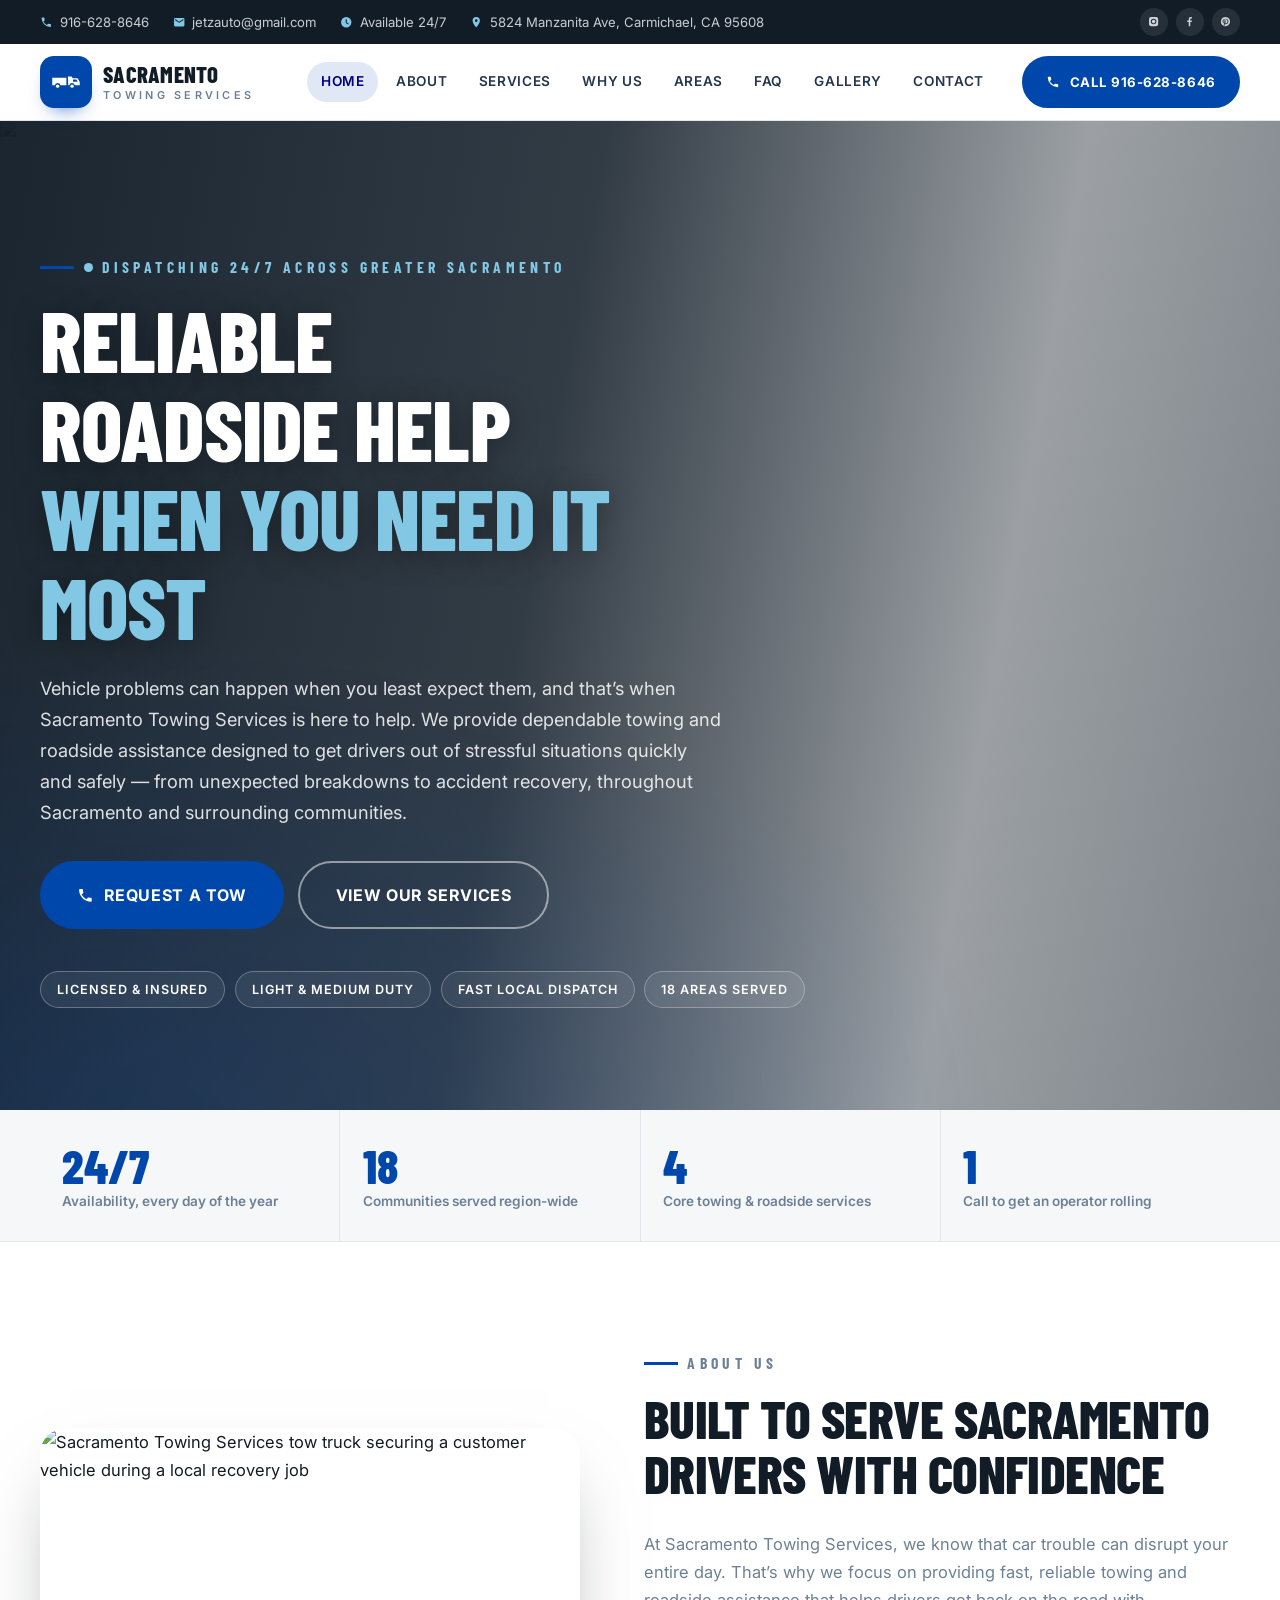
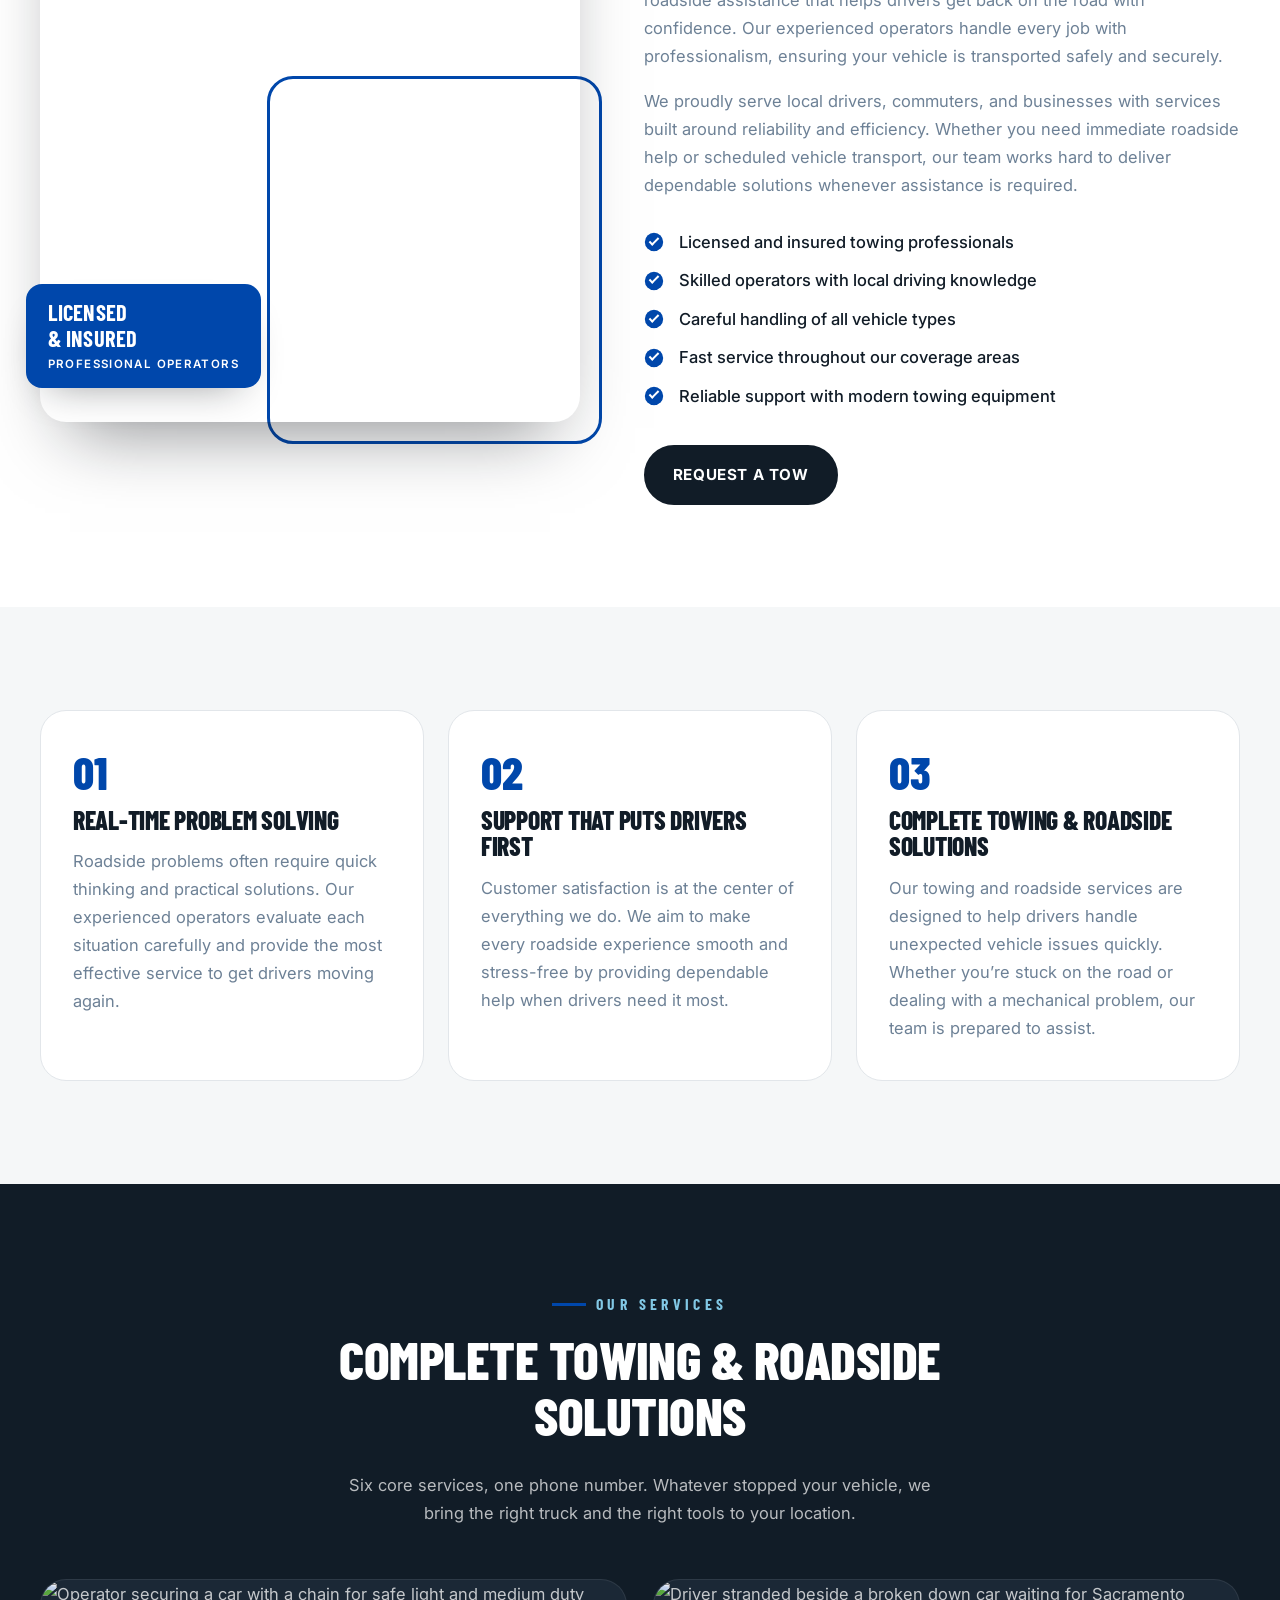
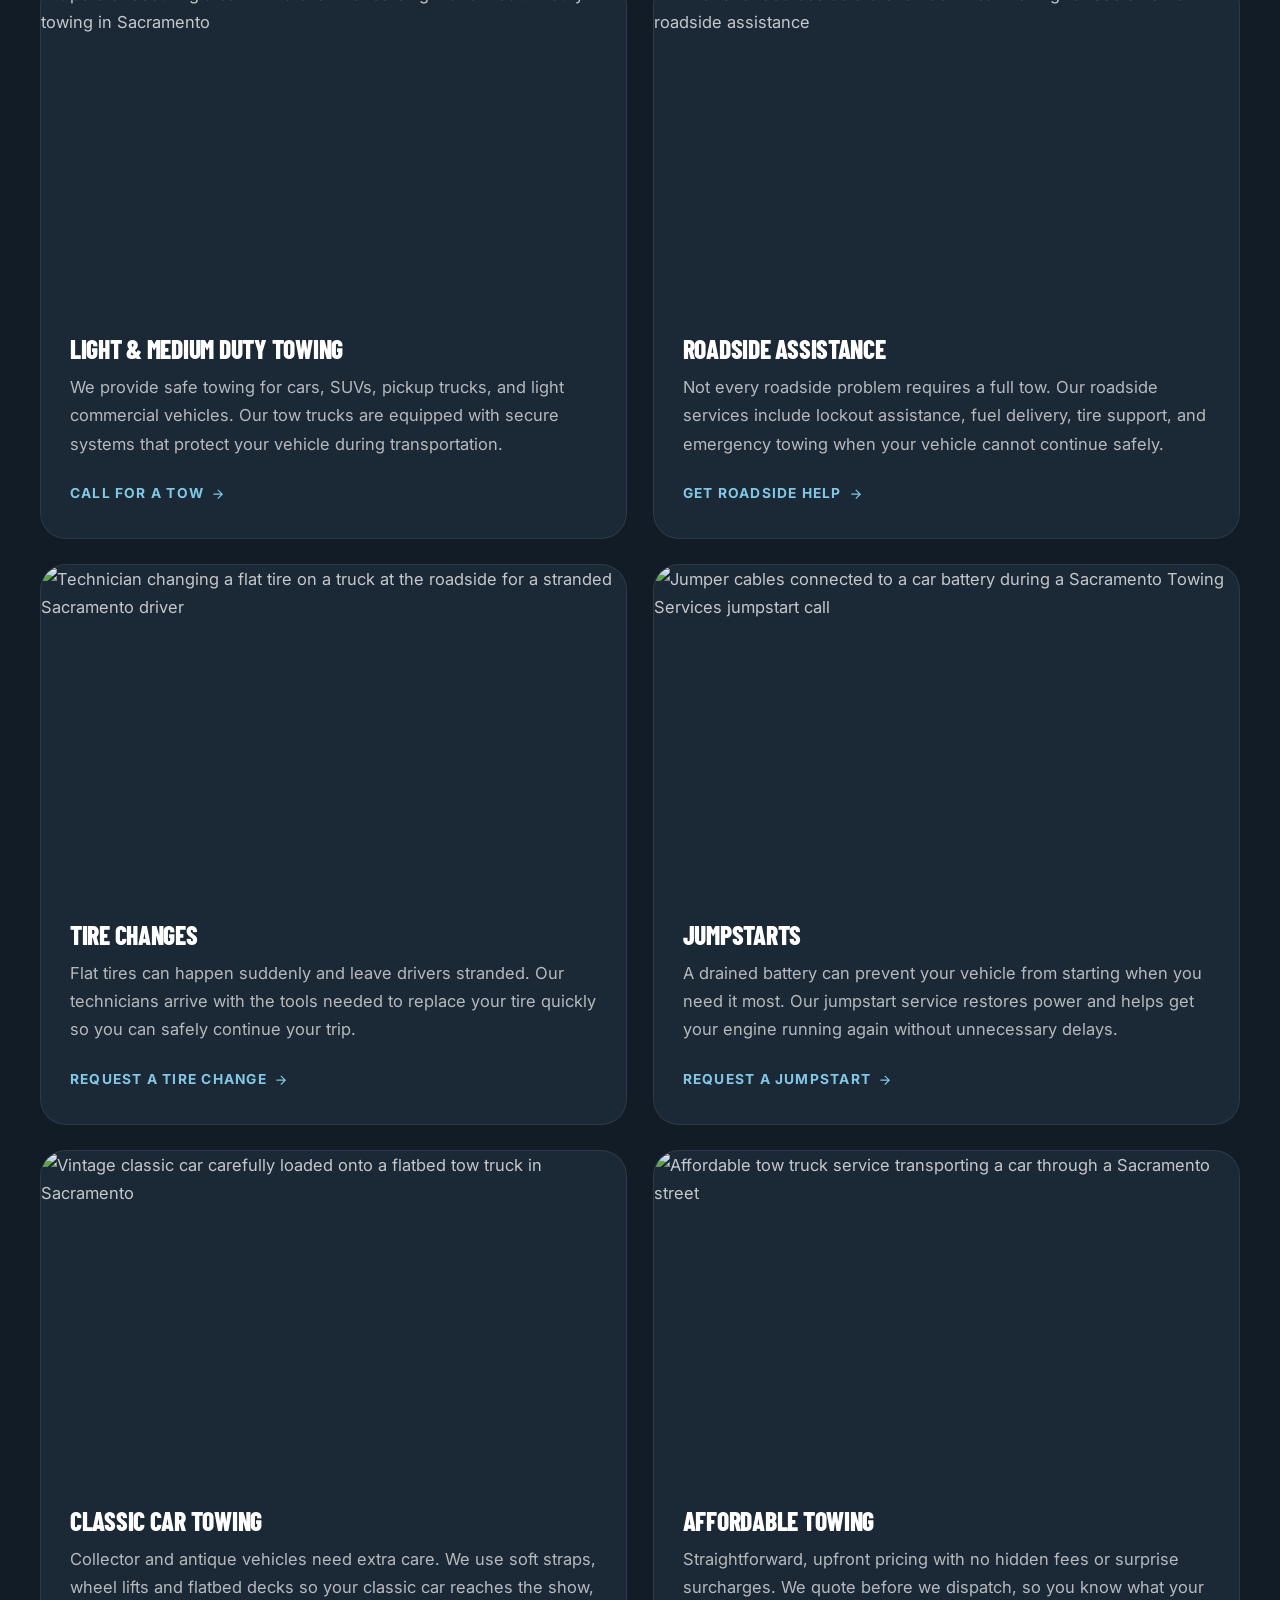
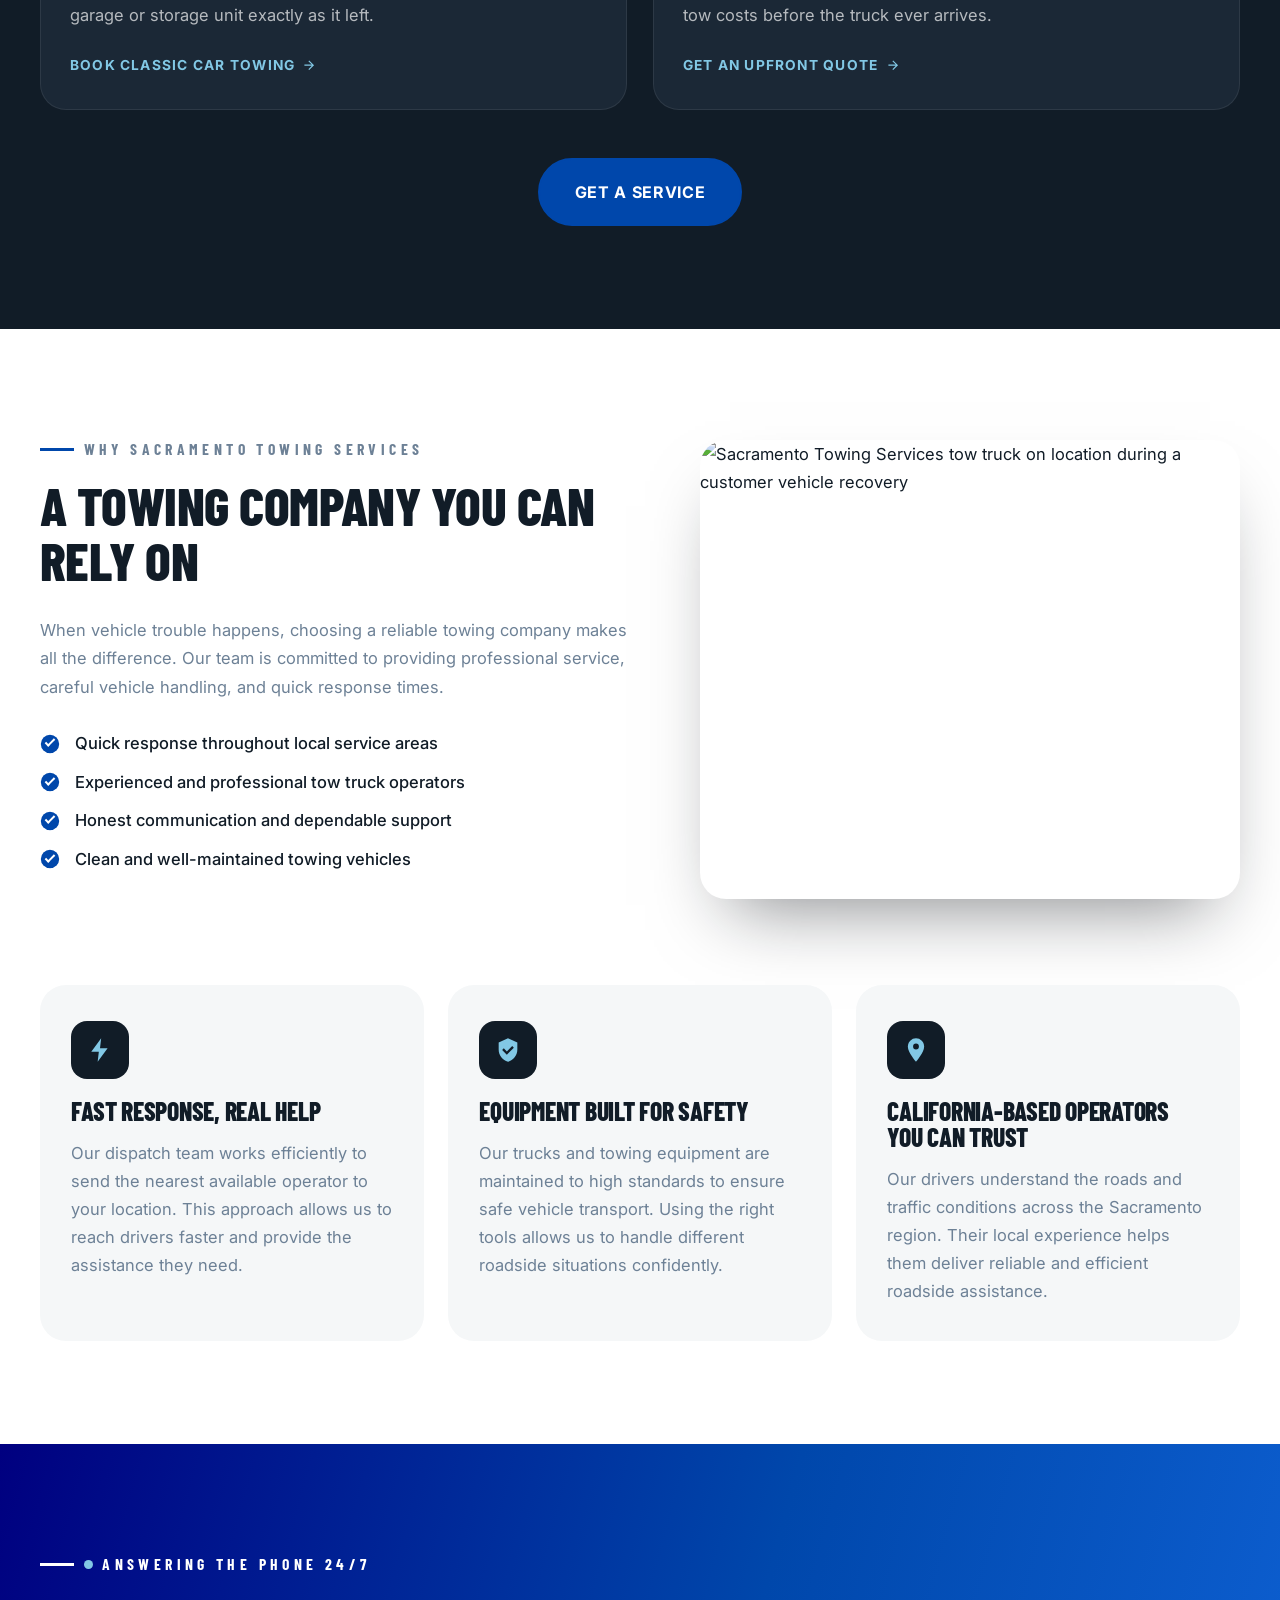
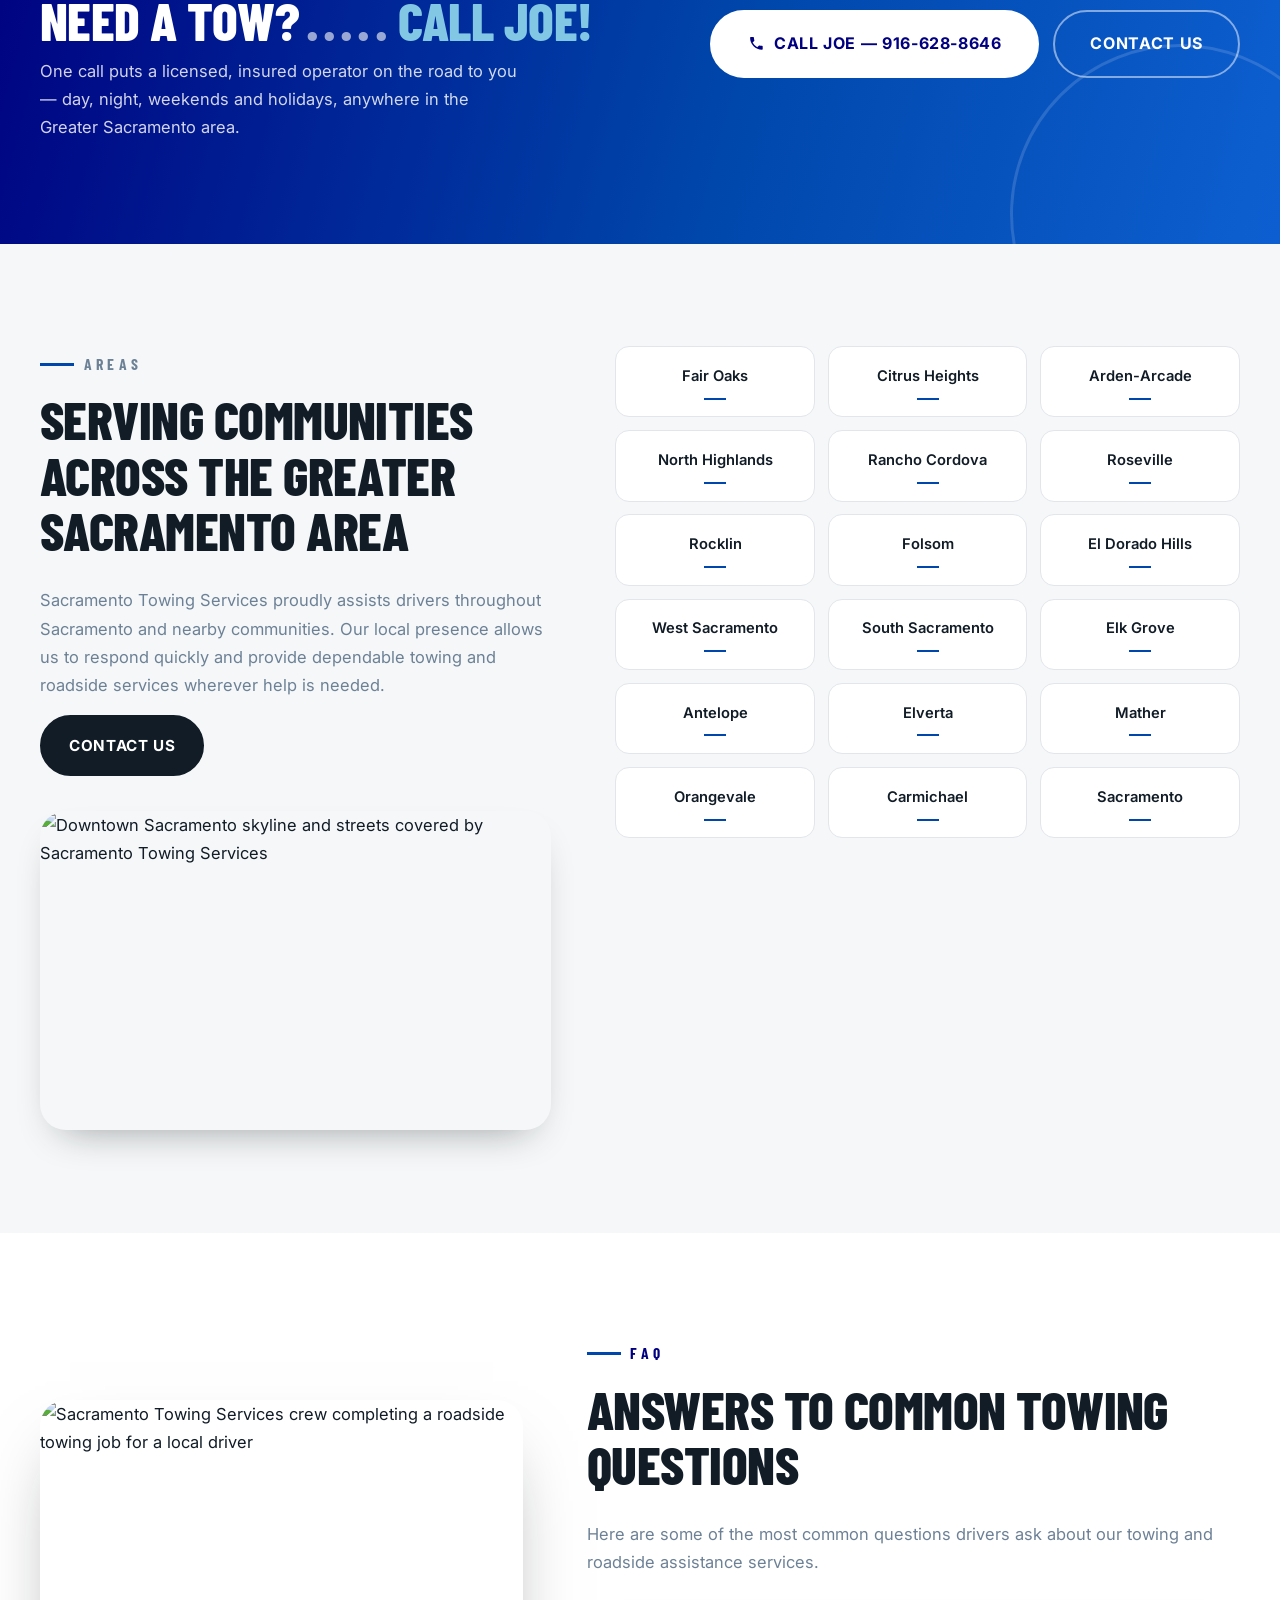
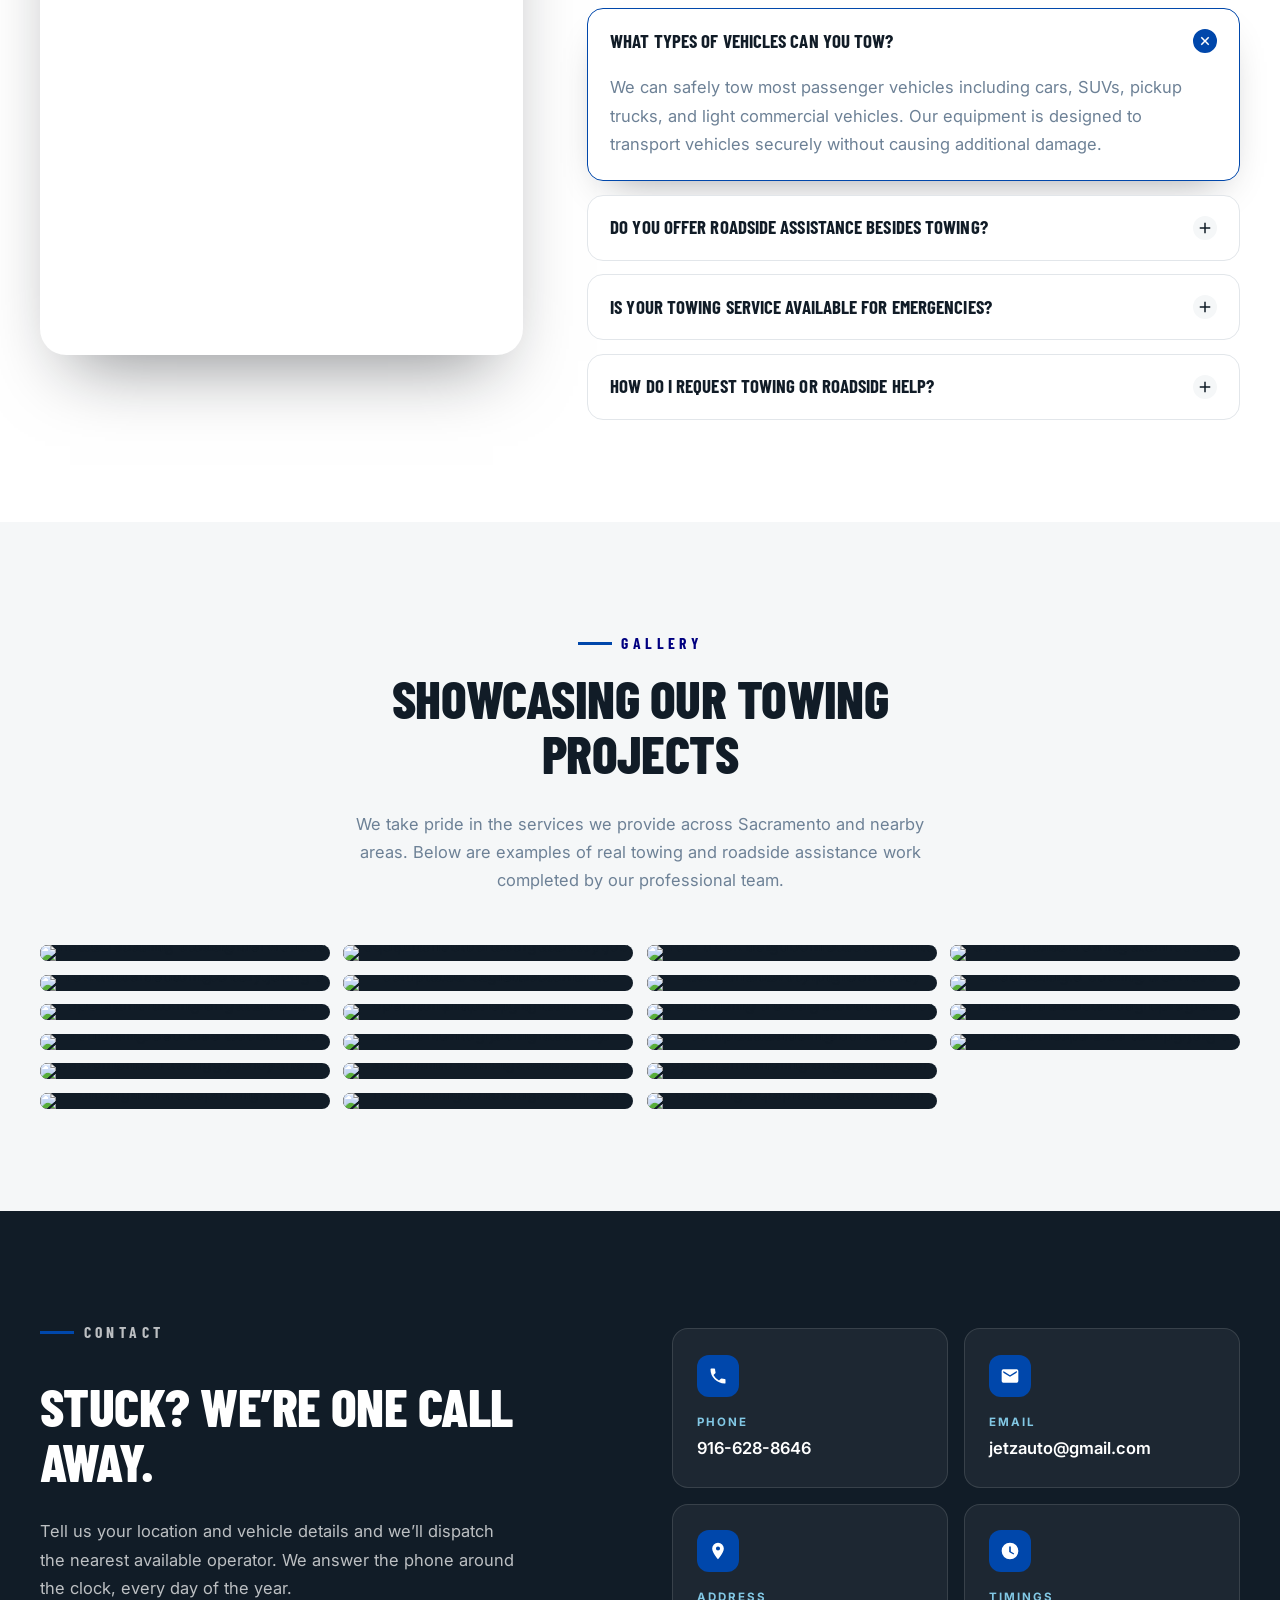
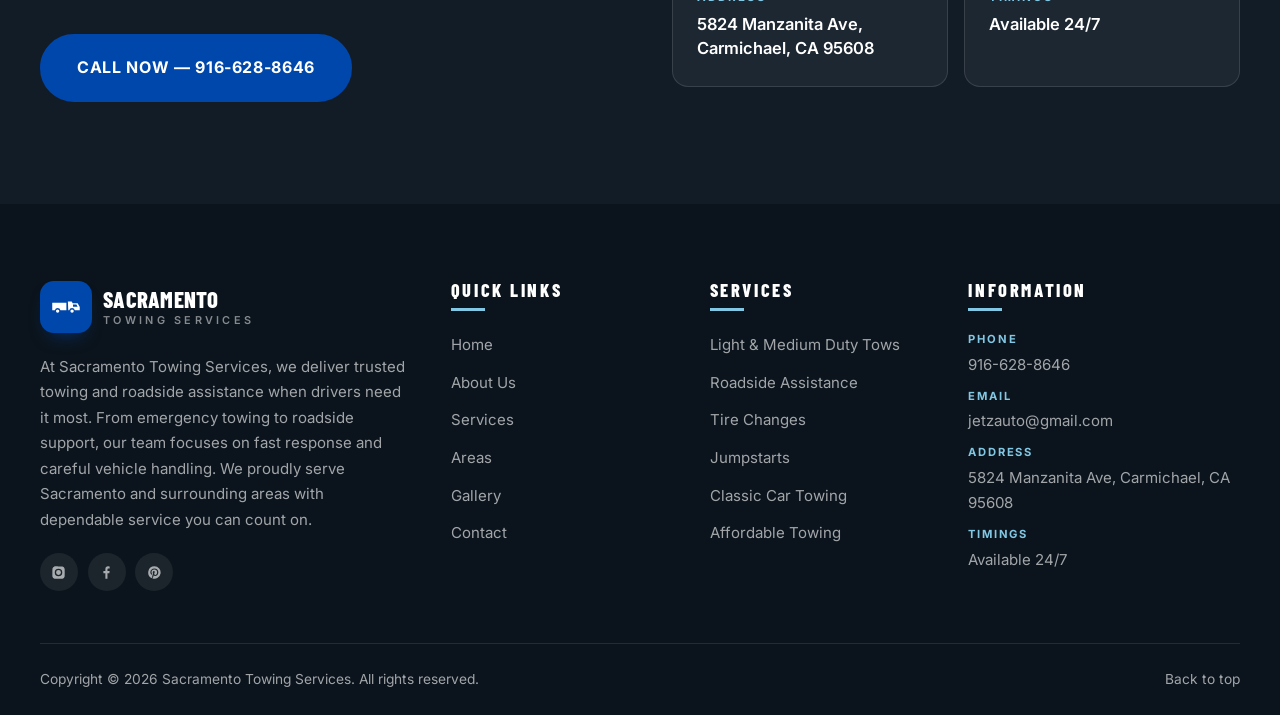
==== index.html @ 154366fe "chore: remove LeadrVision chatbot widget" ====
<!DOCTYPE html>
<html lang="en">
<head>
<meta charset="utf-8">
<meta name="viewport" content="width=device-width, initial-scale=1">
<title>Sacramento Towing Services | 24/7 Towing &amp; Roadside Assistance</title>
<meta name="description" content="Sacramento Towing Services provides 24/7 light &amp; medium duty towing, roadside assistance, jumpstarts, classic car towing and affordable towing across Sacramento, Carmichael, Roseville, Folsom, Elk Grove and surrounding areas. Call 916-628-8646.">
<meta name="keywords" content="Sacramento towing, tow truck Sacramento, roadside assistance, jump starts, classic car towing, affordable towing, Carmichael towing, 24/7 towing">
<meta name="theme-color" content="#0047ab">
<meta name="robots" content="index, follow">
<link rel="canonical" href="https://sacramentotowingservices.com/">

<meta property="og:type" content="website">
<meta property="og:title" content="Sacramento Towing Services | 24/7 Towing &amp; Roadside Assistance">
<meta property="og:description" content="Fast, dependable towing and roadside assistance throughout the Greater Sacramento area. Available 24/7 — call 916-628-8646.">
<meta property="og:url" content="https://sacramentotowingservices.com/">
<meta property="og:image" content="https://images.pexels.com/photos/17429097/pexels-photo-17429097.jpeg?auto=compress&amp;cs=tinysrgb&amp;dpr=2&amp;h=650&amp;w=940">
<meta name="twitter:card" content="summary_large_image">
<meta name="twitter:title" content="Sacramento Towing Services | 24/7 Towing &amp; Roadside Assistance">
<meta name="twitter:description" content="Fast, dependable towing and roadside assistance throughout the Greater Sacramento area. Call 916-628-8646.">

<link rel="icon" href="favicon.svg" type="image/svg+xml">
<link rel="apple-touch-icon" href="favicon.svg">

<link rel="preconnect" href="https://fonts.googleapis.com">
<link rel="preconnect" href="https://fonts.gstatic.com" crossorigin>
<link href="https://fonts.googleapis.com/css2?family=Barlow+Condensed:wght@600;700;800&family=Inter:wght@400;500;600;700&display=swap" rel="stylesheet">
<link rel="stylesheet" href="styles.css">

<script type="application/ld+json">
{
  "@context": "https://schema.org",
  "@type": "AutoWrecker",
  "name": "Sacramento Towing Services",
  "description": "24/7 towing and roadside assistance serving Sacramento and surrounding communities.",
  "telephone": "+1-916-628-8646",
  "email": "jetzauto@gmail.com",
  "url": "https://sacramentotowingservices.com/",
  "address": {
    "@type": "PostalAddress",
    "streetAddress": "5824 Manzanita Ave",
    "addressLocality": "Carmichael",
    "addressRegion": "CA",
    "postalCode": "95608",
    "addressCountry": "US"
  },
  "openingHoursSpecification": {
    "@type": "OpeningHoursSpecification",
    "dayOfWeek": ["Monday","Tuesday","Wednesday","Thursday","Friday","Saturday","Sunday"],
    "opens": "00:00",
    "closes": "23:59"
  },
  "areaServed": ["Sacramento","Fair Oaks","Citrus Heights","Arden-Arcade","North Highlands","Rancho Cordova","Roseville","Rocklin","Folsom","El Dorado Hills","West Sacramento","South Sacramento","Elk Grove","Antelope","Elverta","Mather","Orangevale","Carmichael"],
  "sameAs": [
    "https://www.instagram.com/jetztow",
    "https://www.facebook.com/TowKingLLC",
    "https://www.pinterest.com/jetzauto/"
  ]
}
</script>
</head>
<body>
<a class="skip-link" href="#main">Skip to content</a>

<!-- ============ TOP BAR ============ -->
<div class="topbar">
  <div class="wrap topbar__inner">
    <ul class="topbar__list">
      <li>
        <svg viewBox="0 0 24 24" aria-hidden="true"><path d="M6.6 10.8a15.1 15.1 0 0 0 6.6 6.6l2.2-2.2a1 1 0 0 1 1-.25 11.4 11.4 0 0 0 3.6.57 1 1 0 0 1 1 1V20a1 1 0 0 1-1 1A17 17 0 0 1 3 4a1 1 0 0 1 1-1h3.5a1 1 0 0 1 1 1 11.4 11.4 0 0 0 .57 3.6 1 1 0 0 1-.25 1z"/></svg>
        <a href="tel:9166288646">916-628-8646</a>
      </li>
      <li>
        <svg viewBox="0 0 24 24" aria-hidden="true"><path d="M20 4H4a2 2 0 0 0-2 2v12a2 2 0 0 0 2 2h16a2 2 0 0 0 2-2V6a2 2 0 0 0-2-2m0 4-8 5-8-5V6l8 5 8-5z"/></svg>
        <a href="mailto:jetzauto@gmail.com">jetzauto@gmail.com</a>
      </li>
      <li class="hide-sm">
        <svg viewBox="0 0 24 24" aria-hidden="true"><path d="M12 2a10 10 0 1 0 0 20 10 10 0 0 0 0-20m1 10.6 4 2.3-.8 1.4-5.2-3V6.5h2z"/></svg>
        <span>Available 24/7</span>
      </li>
      <li class="hide-md">
        <svg viewBox="0 0 24 24" aria-hidden="true"><path d="M12 2a7 7 0 0 0-7 7c0 5.2 7 13 7 13s7-7.8 7-13a7 7 0 0 0-7-7m0 9.5A2.5 2.5 0 1 1 12 6.5a2.5 2.5 0 0 1 0 5z"/></svg>
        <span>5824 Manzanita Ave, Carmichael, CA 95608</span>
      </li>
    </ul>
    <div class="topbar__social">
      <a href="https://www.instagram.com/jetztow" target="_blank" rel="noopener" aria-label="Instagram">
        <svg viewBox="0 0 24 24" aria-hidden="true"><path d="M12 2.2c3.2 0 3.6 0 4.9.07 1.2.06 1.8.25 2.2.42.6.22 1 .48 1.4.9s.68.8.9 1.4c.17.4.36 1 .42 2.2.06 1.3.07 1.7.07 4.9s0 3.6-.07 4.9c-.06 1.2-.25 1.8-.42 2.2a3.9 3.9 0 0 1-.9 1.4c-.4.4-.8.68-1.4.9-.4.17-1 .36-2.2.42-1.3.06-1.7.07-4.9.07s-3.6 0-4.9-.07c-1.2-.06-1.8-.25-2.2-.42a3.9 3.9 0 0 1-1.4-.9 3.9 3.9 0 0 1-.9-1.4c-.17-.4-.36-1-.42-2.2C2.2 15.6 2.2 15.2 2.2 12s0-3.6.07-4.9c.06-1.2.25-1.8.42-2.2.22-.6.48-1 .9-1.4s.8-.68 1.4-.9c.4-.17 1-.36 2.2-.42C8.4 2.2 8.8 2.2 12 2.2m0 3.8a6 6 0 1 0 0 12 6 6 0 0 0 0-12m0 9.9a3.9 3.9 0 1 1 0-7.8 3.9 3.9 0 0 1 0 7.8m7.6-10.1a1.4 1.4 0 1 1-2.8 0 1.4 1.4 0 0 1 2.8 0"/></svg>
      </a>
      <a href="https://www.facebook.com/TowKingLLC" target="_blank" rel="noopener" aria-label="Facebook">
        <svg viewBox="0 0 24 24" aria-hidden="true"><path d="M13.5 22v-9h3l.5-3.5h-3.5V7.3c0-1 .3-1.7 1.7-1.7H17V2.4A22 22 0 0 0 14.4 2C11.9 2 10.2 3.6 10.2 6.5v3H7V13h3.2v9z"/></svg>
      </a>
      <a href="https://www.pinterest.com/jetzauto/" target="_blank" rel="noopener" aria-label="Pinterest">
        <svg viewBox="0 0 24 24" aria-hidden="true"><path d="M12 2a10 10 0 0 0-3.7 19.3c-.09-.8-.17-2 .03-2.9l1.2-5s-.3-.6-.3-1.5c0-1.4.8-2.5 1.8-2.5.9 0 1.3.65 1.3 1.4 0 .87-.55 2.16-.84 3.36-.24 1 .5 1.83 1.5 1.83 1.8 0 3.2-1.9 3.2-4.7 0-2.4-1.8-4.1-4.3-4.1a4.5 4.5 0 0 0-4.7 4.5c0 .9.34 1.85.77 2.37.08.1.09.19.07.3l-.28 1.13c-.04.18-.15.22-.34.13-1.25-.58-2.03-2.4-2.03-3.87 0-3.15 2.29-6.04 6.6-6.04 3.46 0 6.16 2.47 6.16 5.77 0 3.44-2.17 6.22-5.19 6.22-1 0-1.96-.53-2.29-1.15l-.62 2.38c-.22.87-.83 1.96-1.24 2.62A10 10 0 1 0 12 2"/></svg>
      </a>
    </div>
  </div>
</div>

<!-- ============ HEADER ============ -->
<header class="header" id="header">
  <div class="wrap header__inner">
    <a class="brand" href="#top" aria-label="Sacramento Towing Services home">
      <span class="brand__mark" aria-hidden="true">
        <svg viewBox="0 0 48 32"><path d="M2 21h4.2a4.6 4.6 0 0 1 8.9 0h9.5V9H2zm25.6 0h1.6a4.6 4.6 0 0 1 8.9 0H46v-5l-3.4-6h-7.9l-1.6-3H27zm7.6-9h5.5l1.9 3.4h-7.4z"/><circle cx="10.6" cy="22.6" r="2.7"/><circle cx="33.7" cy="22.6" r="2.7"/></svg>
      </span>
      <span class="brand__text">
        <strong>Sacramento</strong>
        <span>Towing Services</span>
      </span>
    </a>

    <nav class="nav" id="nav" aria-label="Main navigation">
      <ul>
        <li><a href="#top" class="is-active">Home</a></li>
        <li><a href="#about">About</a></li>
        <li><a href="#services">Services</a></li>
        <li><a href="#why">Why Us</a></li>
        <li><a href="#areas">Areas</a></li>
        <li><a href="#faq">FAQ</a></li>
        <li><a href="#gallery">Gallery</a></li>
        <li><a href="#contact">Contact</a></li>
      </ul>
    </nav>

    <a class="btn btn--primary header__cta" href="tel:9166288646">
      <svg viewBox="0 0 24 24" aria-hidden="true"><path d="M6.6 10.8a15.1 15.1 0 0 0 6.6 6.6l2.2-2.2a1 1 0 0 1 1-.25 11.4 11.4 0 0 0 3.6.57 1 1 0 0 1 1 1V20a1 1 0 0 1-1 1A17 17 0 0 1 3 4a1 1 0 0 1 1-1h3.5a1 1 0 0 1 1 1 11.4 11.4 0 0 0 .57 3.6 1 1 0 0 1-.25 1z"/></svg>
      <span>Call 916-628-8646</span>
    </a>

    <button class="burger" id="burger" aria-label="Open menu" aria-expanded="false" aria-controls="nav">
      <span></span><span></span><span></span>
    </button>
  </div>
</header>

<main id="main">
<span id="top"></span>

<!-- ============ HERO ============ -->
<section class="hero">
  <div class="hero__media">
    <img src="https://images.pexels.com/photos/17429097/pexels-photo-17429097.jpeg?auto=compress&cs=tinysrgb&dpr=2&h=650&w=940"
         alt="Sacramento Towing Services operator loading a pickup truck onto a flatbed tow truck on a city street" fetchpriority="high">
  </div>
  <div class="wrap hero__inner">
    <p class="eyebrow eyebrow--light">
      <span class="pulse" aria-hidden="true"></span> Dispatching 24/7 across Greater Sacramento
    </p>
    <h1>Reliable Roadside Help<br><span class="hl">When You Need It Most</span></h1>
    <p class="hero__lede">
      Vehicle problems can happen when you least expect them, and that’s when Sacramento Towing Services is here
      to help. We provide dependable towing and roadside assistance designed to get drivers out of stressful
      situations quickly and safely — from unexpected breakdowns to accident recovery, throughout Sacramento
      and surrounding communities.
    </p>
    <div class="hero__actions">
      <a class="btn btn--primary btn--lg" href="tel:9166288646">
        <svg viewBox="0 0 24 24" aria-hidden="true"><path d="M6.6 10.8a15.1 15.1 0 0 0 6.6 6.6l2.2-2.2a1 1 0 0 1 1-.25 11.4 11.4 0 0 0 3.6.57 1 1 0 0 1 1 1V20a1 1 0 0 1-1 1A17 17 0 0 1 3 4a1 1 0 0 1 1-1h3.5a1 1 0 0 1 1 1 11.4 11.4 0 0 0 .57 3.6 1 1 0 0 1-.25 1z"/></svg>
        Request A Tow
      </a>
      <a class="btn btn--ghost btn--lg" href="#services">View Our Services</a>
    </div>
    <ul class="hero__chips">
      <li>Licensed &amp; Insured</li>
      <li>Light &amp; Medium Duty</li>
      <li>Fast Local Dispatch</li>
      <li>18 Areas Served</li>
    </ul>
  </div>
</section>

<!-- ============ STAT STRIP ============ -->
<section class="strip" aria-label="Service highlights">
  <div class="wrap strip__grid">
    <div class="strip__item">
      <span class="strip__num">24/7</span>
      <span class="strip__lbl">Availability, every day of the year</span>
    </div>
    <div class="strip__item">
      <span class="strip__num">18</span>
      <span class="strip__lbl">Communities served region-wide</span>
    </div>
    <div class="strip__item">
      <span class="strip__num">4</span>
      <span class="strip__lbl">Core towing &amp; roadside services</span>
    </div>
    <div class="strip__item">
      <span class="strip__num">1</span>
      <span class="strip__lbl">Call to get an operator rolling</span>
    </div>
  </div>
</section>

<!-- ============ ABOUT ============ -->
<section class="section" id="about">
  <div class="wrap about">
    <div class="about__media reveal">
      <img src="https://jetzautogroup.com/wp-content/uploads/2026/03/23.jpeg"
           alt="Sacramento Towing Services tow truck securing a customer vehicle during a local recovery job" loading="lazy">
      <div class="about__badge">
        <strong>Licensed<br>&amp; Insured</strong>
        <span>Professional operators</span>
      </div>
    </div>
    <div class="about__body reveal">
      <p class="eyebrow">About Us</p>
      <h2>Built to Serve Sacramento Drivers with Confidence</h2>
      <p>
        At Sacramento Towing Services, we know that car trouble can disrupt your entire day. That’s why we focus
        on providing fast, reliable towing and roadside assistance that helps drivers get back on the road with
        confidence. Our experienced operators handle every job with professionalism, ensuring your vehicle is
        transported safely and securely.
      </p>
      <p>
        We proudly serve local drivers, commuters, and businesses with services built around reliability and
        efficiency. Whether you need immediate roadside help or scheduled vehicle transport, our team works hard
        to deliver dependable solutions whenever assistance is required.
      </p>
      <ul class="ticks">
        <li>Licensed and insured towing professionals</li>
        <li>Skilled operators with local driving knowledge</li>
        <li>Careful handling of all vehicle types</li>
        <li>Fast service throughout our coverage areas</li>
        <li>Reliable support with modern towing equipment</li>
      </ul>
      <a class="btn btn--dark" href="tel:9166288646">Request A Tow</a>
    </div>
  </div>
</section>

<!-- ============ VALUE CARDS ============ -->
<section class="section section--tint">
  <div class="wrap">
    <div class="values">
      <article class="value reveal">
        <span class="value__num">01</span>
        <h3>Real-Time Problem Solving</h3>
        <p>Roadside problems often require quick thinking and practical solutions. Our experienced operators
          evaluate each situation carefully and provide the most effective service to get drivers moving again.</p>
      </article>
      <article class="value reveal">
        <span class="value__num">02</span>
        <h3>Support That Puts Drivers First</h3>
        <p>Customer satisfaction is at the center of everything we do. We aim to make every roadside experience
          smooth and stress-free by providing dependable help when drivers need it most.</p>
      </article>
      <article class="value reveal">
        <span class="value__num">03</span>
        <h3>Complete Towing &amp; Roadside Solutions</h3>
        <p>Our towing and roadside services are designed to help drivers handle unexpected vehicle issues quickly.
          Whether you’re stuck on the road or dealing with a mechanical problem, our team is prepared to assist.</p>
      </article>
    </div>
  </div>
</section>

<!-- ============ SERVICES ============ -->
<section class="section section--dark" id="services">
  <div class="wrap">
    <header class="sechead sechead--center reveal">
      <p class="eyebrow eyebrow--light">Our Services</p>
      <h2>Complete Towing &amp; Roadside Solutions</h2>
      <p class="sechead__sub">Six core services, one phone number. Whatever stopped your vehicle, we bring the
        right truck and the right tools to your location.</p>
    </header>

    <div class="services">
      <article class="svc reveal">
        <div class="svc__media">
          <img src="https://images.pexels.com/photos/17429095/pexels-photo-17429095.jpeg?auto=compress&cs=tinysrgb&dpr=2&h=650&w=940"
               alt="Operator securing a car with a chain for safe light and medium duty towing in Sacramento" loading="lazy">
        </div>
        <div class="svc__body">
          <h3>Light &amp; Medium Duty Towing</h3>
          <p>We provide safe towing for cars, SUVs, pickup trucks, and light commercial vehicles. Our tow trucks
            are equipped with secure systems that protect your vehicle during transportation.</p>
          <a class="link" href="tel:9166288646">Call for a tow
            <svg viewBox="0 0 24 24" aria-hidden="true"><path d="M4 11h12.2l-5.6-5.6L12 4l8 8-8 8-1.4-1.4 5.6-5.6H4z"/></svg>
          </a>
        </div>
      </article>

      <article class="svc reveal">
        <div class="svc__media">
          <img src="https://images.pexels.com/photos/6140995/pexels-photo-6140995.jpeg?auto=compress&cs=tinysrgb&dpr=2&h=650&w=940"
               alt="Driver stranded beside a broken down car waiting for Sacramento roadside assistance" loading="lazy">
        </div>
        <div class="svc__body">
          <h3>Roadside Assistance</h3>
          <p>Not every roadside problem requires a full tow. Our roadside services include lockout assistance,
            fuel delivery, tire support, and emergency towing when your vehicle cannot continue safely.</p>
          <a class="link" href="tel:9166288646">Get roadside help
            <svg viewBox="0 0 24 24" aria-hidden="true"><path d="M4 11h12.2l-5.6-5.6L12 4l8 8-8 8-1.4-1.4 5.6-5.6H4z"/></svg>
          </a>
        </div>
      </article>

      <article class="svc reveal">
        <div class="svc__media">
          <img src="https://images.pexels.com/photos/34261459/pexels-photo-34261459.jpeg?auto=compress&cs=tinysrgb&dpr=2&h=650&w=940"
               alt="Technician changing a flat tire on a truck at the roadside for a stranded Sacramento driver" loading="lazy">
        </div>
        <div class="svc__body">
          <h3>Tire Changes</h3>
          <p>Flat tires can happen suddenly and leave drivers stranded. Our technicians arrive with the tools
            needed to replace your tire quickly so you can safely continue your trip.</p>
          <a class="link" href="tel:9166288646">Request a tire change
            <svg viewBox="0 0 24 24" aria-hidden="true"><path d="M4 11h12.2l-5.6-5.6L12 4l8 8-8 8-1.4-1.4 5.6-5.6H4z"/></svg>
          </a>
        </div>
      </article>

      <article class="svc reveal">
        <div class="svc__media">
          <img src="https://images.pexels.com/photos/6473244/pexels-photo-6473244.jpeg?auto=compress&cs=tinysrgb&dpr=2&h=650&w=940"
               alt="Jumper cables connected to a car battery during a Sacramento Towing Services jumpstart call" loading="lazy">
        </div>
        <div class="svc__body">
          <h3>Jumpstarts</h3>
          <p>A drained battery can prevent your vehicle from starting when you need it most. Our jumpstart service
            restores power and helps get your engine running again without unnecessary delays.</p>
          <a class="link" href="tel:9166288646">Request a jumpstart
            <svg viewBox="0 0 24 24" aria-hidden="true"><path d="M4 11h12.2l-5.6-5.6L12 4l8 8-8 8-1.4-1.4 5.6-5.6H4z"/></svg>
          </a>
        </div>
      </article>

      <article class="svc reveal">
        <div class="svc__media">
          <img src="https://images.pexels.com/photos/8931961/pexels-photo-8931961.jpeg?auto=compress&cs=tinysrgb&dpr=2&h=650&w=940"
               alt="Vintage classic car carefully loaded onto a flatbed tow truck in Sacramento" loading="lazy">
        </div>
        <div class="svc__body">
          <h3>Classic Car Towing</h3>
          <p>Collector and antique vehicles need extra care. We use soft straps, wheel lifts and flatbed decks so
            your classic car reaches the show, garage or storage unit exactly as it left.</p>
          <a class="link" href="tel:9166288646">Book classic car towing
            <svg viewBox="0 0 24 24" aria-hidden="true"><path d="M4 11h12.2l-5.6-5.6L12 4l8 8-8 8-1.4-1.4 5.6-5.6H4z"/></svg>
          </a>
        </div>
      </article>

      <article class="svc reveal">
        <div class="svc__media">
          <img src="https://images.pexels.com/photos/13151224/pexels-photo-13151224.jpeg?auto=compress&cs=tinysrgb&dpr=2&h=650&w=940"
               alt="Affordable tow truck service transporting a car through a Sacramento street" loading="lazy">
        </div>
        <div class="svc__body">
          <h3>Affordable Towing</h3>
          <p>Straightforward, upfront pricing with no hidden fees or surprise surcharges. We quote before we
            dispatch, so you know what your tow costs before the truck ever arrives.</p>
          <a class="link" href="tel:9166288646">Get an upfront quote
            <svg viewBox="0 0 24 24" aria-hidden="true"><path d="M4 11h12.2l-5.6-5.6L12 4l8 8-8 8-1.4-1.4 5.6-5.6H4z"/></svg>
          </a>
        </div>
      </article>
    </div>

    <div class="services__cta reveal">
      <a class="btn btn--primary btn--lg" href="tel:9166288646">Get A Service</a>
    </div>
  </div>
</section>

<!-- ============ WHY US ============ -->
<section class="section" id="why">
  <div class="wrap why">
    <div class="why__body reveal">
      <p class="eyebrow">Why Sacramento Towing Services</p>
      <h2>A Towing Company You Can Rely On</h2>
      <p>When vehicle trouble happens, choosing a reliable towing company makes all the difference. Our team is
        committed to providing professional service, careful vehicle handling, and quick response times.</p>
      <ul class="ticks">
        <li>Quick response throughout local service areas</li>
        <li>Experienced and professional tow truck operators</li>
        <li>Honest communication and dependable support</li>
        <li>Clean and well-maintained towing vehicles</li>
      </ul>
    </div>
    <div class="why__media reveal">
      <img src="https://jetzautogroup.com/wp-content/uploads/2026/03/6.jpeg"
           alt="Sacramento Towing Services tow truck on location during a customer vehicle recovery" loading="lazy">
    </div>
  </div>

  <div class="wrap features">
    <article class="feat reveal">
      <span class="feat__icon" aria-hidden="true">
        <svg viewBox="0 0 24 24"><path d="M13 2 4.5 13.5H11l-1 8.5 8.5-11.5H12z"/></svg>
      </span>
      <h3>Fast Response, Real Help</h3>
      <p>Our dispatch team works efficiently to send the nearest available operator to your location. This
        approach allows us to reach drivers faster and provide the assistance they need.</p>
    </article>
    <article class="feat reveal">
      <span class="feat__icon" aria-hidden="true">
        <svg viewBox="0 0 24 24"><path d="M12 2 4 5.5v6c0 5 3.4 9.3 8 10.5 4.6-1.2 8-5.5 8-10.5v-6zm-1 14-4-4 1.4-1.4L11 13.2l4.6-4.6L17 10z"/></svg>
      </span>
      <h3>Equipment Built for Safety</h3>
      <p>Our trucks and towing equipment are maintained to high standards to ensure safe vehicle transport.
        Using the right tools allows us to handle different roadside situations confidently.</p>
    </article>
    <article class="feat reveal">
      <span class="feat__icon" aria-hidden="true">
        <svg viewBox="0 0 24 24"><path d="M12 2a7 7 0 0 0-7 7c0 5.2 7 13 7 13s7-7.8 7-13a7 7 0 0 0-7-7m0 9.5A2.5 2.5 0 1 1 12 6.5a2.5 2.5 0 0 1 0 5z"/></svg>
      </span>
      <h3>California-Based Operators You Can Trust</h3>
      <p>Our drivers understand the roads and traffic conditions across the Sacramento region. Their local
        experience helps them deliver reliable and efficient roadside assistance.</p>
    </article>
  </div>
</section>

<!-- ============ HOOK / CTA BAND ============ -->
<section class="joecta section" aria-label="Need a tow? Call Joe">
  <div class="wrap joecta__inner reveal">
    <div class="joecta__text">
      <p class="eyebrow eyebrow--light">
        <span class="pulse" aria-hidden="true"></span> Answering the phone 24/7
      </p>
      <h2 class="joecta__hook">Need a tow?<span class="joecta__dots" aria-hidden="true">.....</span><span class="hl">call Joe!</span></h2>
      <p class="joecta__sub">One call puts a licensed, insured operator on the road to you — day, night, weekends
        and holidays, anywhere in the Greater Sacramento area.</p>
    </div>
    <div class="joecta__actions">
      <a class="btn btn--primary btn--lg" href="tel:9166288646">
        <svg viewBox="0 0 24 24" aria-hidden="true"><path d="M6.6 10.8a15.1 15.1 0 0 0 6.6 6.6l2.2-2.2a1 1 0 0 1 1-.25 11.4 11.4 0 0 0 3.6.57 1 1 0 0 1 1 1V20a1 1 0 0 1-1 1A17 17 0 0 1 3 4a1 1 0 0 1 1-1h3.5a1 1 0 0 1 1 1 11.4 11.4 0 0 0 .57 3.6 1 1 0 0 1-.25 1z"/></svg>
        Call Joe — 916-628-8646
      </a>
      <a class="btn btn--ghost btn--lg" href="#contact">Contact Us</a>
    </div>
  </div>
</section>

<!-- ============ AREAS ============ -->
<section class="section section--tint" id="areas">
  <div class="wrap areas">
    <div class="areas__intro reveal">
      <p class="eyebrow">Areas</p>
      <h2>Serving Communities Across the Greater Sacramento Area</h2>
      <p>Sacramento Towing Services proudly assists drivers throughout Sacramento and nearby communities. Our
        local presence allows us to respond quickly and provide dependable towing and roadside services wherever
        help is needed.</p>
      <a class="btn btn--dark" href="#contact">Contact Us</a>
      <div class="areas__photo">
        <img src="https://images.pexels.com/photos/34892243/pexels-photo-34892243.jpeg?auto=compress&cs=tinysrgb&dpr=2&h=650&w=940"
             alt="Downtown Sacramento skyline and streets covered by Sacramento Towing Services" loading="lazy">
      </div>
    </div>
    <ul class="areas__list reveal">
      <li>Fair Oaks</li>
      <li>Citrus Heights</li>
      <li>Arden-Arcade</li>
      <li>North Highlands</li>
      <li>Rancho Cordova</li>
      <li>Roseville</li>
      <li>Rocklin</li>
      <li>Folsom</li>
      <li>El Dorado Hills</li>
      <li>West Sacramento</li>
      <li>South Sacramento</li>
      <li>Elk Grove</li>
      <li>Antelope</li>
      <li>Elverta</li>
      <li>Mather</li>
      <li>Orangevale</li>
      <li>Carmichael</li>
      <li>Sacramento</li>
    </ul>
  </div>
</section>

<!-- ============ FAQ ============ -->
<section class="section" id="faq">
  <div class="wrap faq">
    <div class="faq__media reveal">
      <img src="https://jetzautogroup.com/wp-content/uploads/2026/03/15.jpeg"
           alt="Sacramento Towing Services crew completing a roadside towing job for a local driver" loading="lazy">
    </div>
    <div class="faq__body reveal">
      <p class="eyebrow">FAQ</p>
      <h2>Answers to Common Towing Questions</h2>
      <p class="faq__lede">Here are some of the most common questions drivers ask about our towing and roadside
        assistance services.</p>

      <div class="acc">
        <div class="acc__item">
          <button class="acc__q" aria-expanded="false">
            <span>What types of vehicles can you tow?</span>
            <svg viewBox="0 0 24 24" aria-hidden="true"><path d="M11 5h2v6h6v2h-6v6h-2v-6H5v-2h6z"/></svg>
          </button>
          <div class="acc__a"><p>We can safely tow most passenger vehicles including cars, SUVs, pickup trucks,
            and light commercial vehicles. Our equipment is designed to transport vehicles securely without
            causing additional damage.</p></div>
        </div>
        <div class="acc__item">
          <button class="acc__q" aria-expanded="false">
            <span>Do you offer roadside assistance besides towing?</span>
            <svg viewBox="0 0 24 24" aria-hidden="true"><path d="M11 5h2v6h6v2h-6v6h-2v-6H5v-2h6z"/></svg>
          </button>
          <div class="acc__a"><p>Yes, we provide several roadside services such as jumpstarts, tire changes,
            lockout assistance, and fuel delivery to help drivers resolve common vehicle problems on the road.</p></div>
        </div>
        <div class="acc__item">
          <button class="acc__q" aria-expanded="false">
            <span>Is your towing service available for emergencies?</span>
            <svg viewBox="0 0 24 24" aria-hidden="true"><path d="M11 5h2v6h6v2h-6v6h-2v-6H5v-2h6z"/></svg>
          </button>
          <div class="acc__a"><p>Yes, our team responds to roadside emergencies and unexpected breakdowns. We work
            to dispatch assistance quickly so drivers can receive help when they need it most.</p></div>
        </div>
        <div class="acc__item">
          <button class="acc__q" aria-expanded="false">
            <span>How do I request towing or roadside help?</span>
            <svg viewBox="0 0 24 24" aria-hidden="true"><path d="M11 5h2v6h6v2h-6v6h-2v-6H5v-2h6z"/></svg>
          </button>
          <div class="acc__a"><p>You can contact our team directly by phone or through our service request form.
            Once we receive your location and vehicle details, we dispatch the nearest available operator.</p></div>
        </div>
      </div>
    </div>
  </div>
</section>

<!-- ============ GALLERY ============ -->
<section class="section section--tint" id="gallery">
  <div class="wrap">
    <header class="sechead sechead--center reveal">
      <p class="eyebrow">Gallery</p>
      <h2>Showcasing Our Towing Projects</h2>
      <p class="sechead__sub">We take pride in the services we provide across Sacramento and nearby areas. Below
        are examples of real towing and roadside assistance work completed by our professional team.</p>
    </header>

    <div class="gallery reveal" id="gallery-grid">
      <button class="shot" type="button"><img src="https://jetzautogroup.com/wp-content/uploads/2026/03/24.jpeg" alt="Sacramento Towing Services flatbed loading a customer vehicle" loading="lazy"></button>
      <button class="shot" type="button"><img src="https://jetzautogroup.com/wp-content/uploads/2026/03/23.jpeg" alt="Tow truck securing a car during a Sacramento recovery job" loading="lazy"></button>
      <button class="shot" type="button"><img src="https://jetzautogroup.com/wp-content/uploads/2026/03/22.jpeg" alt="Sacramento Towing Services operator working a roadside call" loading="lazy"></button>
      <button class="shot" type="button"><img src="https://jetzautogroup.com/wp-content/uploads/2026/03/21.jpeg" alt="Vehicle loaded on a Sacramento Towing Services tow truck" loading="lazy"></button>
      <button class="shot" type="button"><img src="https://jetzautogroup.com/wp-content/uploads/2026/03/20.jpeg" alt="Completed towing job by the Sacramento Towing Services team" loading="lazy"></button>
      <button class="shot" type="button"><img src="https://jetzautogroup.com/wp-content/uploads/2026/03/19.jpeg" alt="Tow truck transporting a car through the Sacramento area" loading="lazy"></button>
      <button class="shot" type="button"><img src="https://jetzautogroup.com/wp-content/uploads/2026/03/18.jpeg" alt="Sacramento Towing Services equipment on a local recovery job" loading="lazy"></button>
      <button class="shot" type="button"><img src="https://jetzautogroup.com/wp-content/uploads/2026/03/17.jpeg" alt="Roadside assistance work completed in the Sacramento region" loading="lazy"></button>
      <button class="shot" type="button"><img src="https://jetzautogroup.com/wp-content/uploads/2026/03/16.jpeg" alt="Sacramento Towing Services operator preparing a vehicle for transport" loading="lazy"></button>
      <button class="shot" type="button"><img src="https://jetzautogroup.com/wp-content/uploads/2026/03/15.jpeg" alt="Local towing job handled by Sacramento Towing Services" loading="lazy"></button>
      <button class="shot" type="button"><img src="https://jetzautogroup.com/wp-content/uploads/2026/03/14.jpeg" alt="Customer vehicle secured on a Sacramento Towing Services truck" loading="lazy"></button>
      <button class="shot" type="button"><img src="https://jetzautogroup.com/wp-content/uploads/2026/03/13.jpeg" alt="Sacramento Towing Services responding to a breakdown call" loading="lazy"></button>
      <button class="shot" type="button"><img src="https://jetzautogroup.com/wp-content/uploads/2026/03/12.jpeg" alt="Tow truck at work in a Sacramento neighborhood" loading="lazy"></button>
      <button class="shot" type="button"><img src="https://jetzautogroup.com/wp-content/uploads/2026/03/11.jpeg" alt="Vehicle recovery performed by Sacramento Towing Services" loading="lazy"></button>
      <button class="shot" type="button"><img src="https://jetzautogroup.com/wp-content/uploads/2026/03/10.jpeg" alt="Sacramento Towing Services truck loading a disabled vehicle" loading="lazy"></button>
      <button class="shot" type="button"><img src="https://jetzautogroup.com/wp-content/uploads/2026/03/9.jpeg" alt="Roadside towing service completed near Carmichael, California" loading="lazy"></button>
      <button class="shot" type="button"><img src="https://jetzautogroup.com/wp-content/uploads/2026/03/8.jpeg" alt="Sacramento Towing Services operator handling a customer car" loading="lazy"></button>
      <button class="shot" type="button"><img src="https://jetzautogroup.com/wp-content/uploads/2026/03/7.jpeg" alt="Towing equipment used on a Greater Sacramento service call" loading="lazy"></button>
      <button class="shot" type="button"><img src="https://jetzautogroup.com/wp-content/uploads/2026/03/6.jpeg" alt="Sacramento Towing Services tow truck on location" loading="lazy"></button>
      <button class="shot" type="button"><img src="https://jetzautogroup.com/wp-content/uploads/2026/03/4.jpeg" alt="Sacramento Towing Services assisting a stranded driver" loading="lazy"></button>
      <button class="shot" type="button"><img src="https://jetzautogroup.com/wp-content/uploads/2026/03/2.jpeg" alt="Sacramento Towing Services roadside assistance in progress" loading="lazy"></button>
      <button class="shot" type="button"><img src="https://jetzautogroup.com/wp-content/uploads/2026/03/1.jpeg" alt="Tow truck operator completing a Sacramento area towing job" loading="lazy"></button>
    </div>
  </div>
</section>

<!-- ============ CONTACT ============ -->
<section class="section section--dark" id="contact">
  <div class="wrap contact">
    <div class="contact__intro reveal">
      <p class="eyebrow eyebrow--light">Contact</p>
      <h2>Stuck? We’re One Call Away.</h2>
      <p>Tell us your location and vehicle details and we’ll dispatch the nearest available operator. We answer
        the phone around the clock, every day of the year.</p>
      <a class="btn btn--primary btn--lg" href="tel:9166288646">Call Now — 916-628-8646</a>
    </div>

    <div class="contact__cards reveal">
      <a class="ccard" href="tel:9166288646">
        <span class="ccard__icon" aria-hidden="true">
          <svg viewBox="0 0 24 24"><path d="M6.6 10.8a15.1 15.1 0 0 0 6.6 6.6l2.2-2.2a1 1 0 0 1 1-.25 11.4 11.4 0 0 0 3.6.57 1 1 0 0 1 1 1V20a1 1 0 0 1-1 1A17 17 0 0 1 3 4a1 1 0 0 1 1-1h3.5a1 1 0 0 1 1 1 11.4 11.4 0 0 0 .57 3.6 1 1 0 0 1-.25 1z"/></svg>
        </span>
        <span class="ccard__k">Phone</span>
        <span class="ccard__v">916-628-8646</span>
      </a>
      <a class="ccard" href="mailto:jetzauto@gmail.com">
        <span class="ccard__icon" aria-hidden="true">
          <svg viewBox="0 0 24 24"><path d="M20 4H4a2 2 0 0 0-2 2v12a2 2 0 0 0 2 2h16a2 2 0 0 0 2-2V6a2 2 0 0 0-2-2m0 4-8 5-8-5V6l8 5 8-5z"/></svg>
        </span>
        <span class="ccard__k">Email</span>
        <span class="ccard__v">jetzauto@gmail.com</span>
      </a>
      <a class="ccard" href="https://maps.google.com/?q=5824+Manzanita+Ave,+Carmichael,+CA+95608" target="_blank" rel="noopener">
        <span class="ccard__icon" aria-hidden="true">
          <svg viewBox="0 0 24 24"><path d="M12 2a7 7 0 0 0-7 7c0 5.2 7 13 7 13s7-7.8 7-13a7 7 0 0 0-7-7m0 9.5A2.5 2.5 0 1 1 12 6.5a2.5 2.5 0 0 1 0 5z"/></svg>
        </span>
        <span class="ccard__k">Address</span>
        <span class="ccard__v">5824 Manzanita Ave, Carmichael, CA 95608</span>
      </a>
      <div class="ccard ccard--static">
        <span class="ccard__icon" aria-hidden="true">
          <svg viewBox="0 0 24 24"><path d="M12 2a10 10 0 1 0 0 20 10 10 0 0 0 0-20m1 10.6 4 2.3-.8 1.4-5.2-3V6.5h2z"/></svg>
        </span>
        <span class="ccard__k">Timings</span>
        <span class="ccard__v">Available 24/7</span>
      </div>
    </div>
  </div>
</section>
</main>

<!-- ============ FOOTER ============ -->
<footer class="footer">
  <div class="wrap footer__grid">
    <div class="footer__col footer__col--brand">
      <a class="brand brand--footer" href="#top" aria-label="Sacramento Towing Services home">
        <span class="brand__mark" aria-hidden="true">
          <svg viewBox="0 0 48 32"><path d="M2 21h4.2a4.6 4.6 0 0 1 8.9 0h9.5V9H2zm25.6 0h1.6a4.6 4.6 0 0 1 8.9 0H46v-5l-3.4-6h-7.9l-1.6-3H27zm7.6-9h5.5l1.9 3.4h-7.4z"/><circle cx="10.6" cy="22.6" r="2.7"/><circle cx="33.7" cy="22.6" r="2.7"/></svg>
        </span>
        <span class="brand__text"><strong>Sacramento</strong><span>Towing Services</span></span>
      </a>
      <p>At Sacramento Towing Services, we deliver trusted towing and roadside assistance when drivers need it
        most. From emergency towing to roadside support, our team focuses on fast response and careful vehicle
        handling. We proudly serve Sacramento and surrounding areas with dependable service you can count on.</p>
      <div class="footer__social">
        <a href="https://www.instagram.com/jetztow" target="_blank" rel="noopener" aria-label="Instagram">
          <svg viewBox="0 0 24 24" aria-hidden="true"><path d="M12 2.2c3.2 0 3.6 0 4.9.07 1.2.06 1.8.25 2.2.42.6.22 1 .48 1.4.9s.68.8.9 1.4c.17.4.36 1 .42 2.2.06 1.3.07 1.7.07 4.9s0 3.6-.07 4.9c-.06 1.2-.25 1.8-.42 2.2a3.9 3.9 0 0 1-.9 1.4c-.4.4-.8.68-1.4.9-.4.17-1 .36-2.2.42-1.3.06-1.7.07-4.9.07s-3.6 0-4.9-.07c-1.2-.06-1.8-.25-2.2-.42a3.9 3.9 0 0 1-1.4-.9 3.9 3.9 0 0 1-.9-1.4c-.17-.4-.36-1-.42-2.2C2.2 15.6 2.2 15.2 2.2 12s0-3.6.07-4.9c.06-1.2.25-1.8.42-2.2.22-.6.48-1 .9-1.4s.8-.68 1.4-.9c.4-.17 1-.36 2.2-.42C8.4 2.2 8.8 2.2 12 2.2m0 3.8a6 6 0 1 0 0 12 6 6 0 0 0 0-12m0 9.9a3.9 3.9 0 1 1 0-7.8 3.9 3.9 0 0 1 0 7.8m7.6-10.1a1.4 1.4 0 1 1-2.8 0 1.4 1.4 0 0 1 2.8 0"/></svg>
        </a>
        <a href="https://www.facebook.com/TowKingLLC" target="_blank" rel="noopener" aria-label="Facebook">
          <svg viewBox="0 0 24 24" aria-hidden="true"><path d="M13.5 22v-9h3l.5-3.5h-3.5V7.3c0-1 .3-1.7 1.7-1.7H17V2.4A22 22 0 0 0 14.4 2C11.9 2 10.2 3.6 10.2 6.5v3H7V13h3.2v9z"/></svg>
        </a>
        <a href="https://www.pinterest.com/jetzauto/" target="_blank" rel="noopener" aria-label="Pinterest">
          <svg viewBox="0 0 24 24" aria-hidden="true"><path d="M12 2a10 10 0 0 0-3.7 19.3c-.09-.8-.17-2 .03-2.9l1.2-5s-.3-.6-.3-1.5c0-1.4.8-2.5 1.8-2.5.9 0 1.3.65 1.3 1.4 0 .87-.55 2.16-.84 3.36-.24 1 .5 1.83 1.5 1.83 1.8 0 3.2-1.9 3.2-4.7 0-2.4-1.8-4.1-4.3-4.1a4.5 4.5 0 0 0-4.7 4.5c0 .9.34 1.85.77 2.37.08.1.09.19.07.3l-.28 1.13c-.04.18-.15.22-.34.13-1.25-.58-2.03-2.4-2.03-3.87 0-3.15 2.29-6.04 6.6-6.04 3.46 0 6.16 2.47 6.16 5.77 0 3.44-2.17 6.22-5.19 6.22-1 0-1.96-.53-2.29-1.15l-.62 2.38c-.22.87-.83 1.96-1.24 2.62A10 10 0 1 0 12 2"/></svg>
        </a>
      </div>
    </div>

    <div class="footer__col">
      <h4>Quick Links</h4>
      <ul>
        <li><a href="#top">Home</a></li>
        <li><a href="#about">About Us</a></li>
        <li><a href="#services">Services</a></li>
        <li><a href="#areas">Areas</a></li>
        <li><a href="#gallery">Gallery</a></li>
        <li><a href="#contact">Contact</a></li>
      </ul>
    </div>

    <div class="footer__col">
      <h4>Services</h4>
      <ul>
        <li><a href="#services">Light &amp; Medium Duty Tows</a></li>
        <li><a href="#services">Roadside Assistance</a></li>
        <li><a href="#services">Tire Changes</a></li>
        <li><a href="#services">Jumpstarts</a></li>
        <li><a href="#services">Classic Car Towing</a></li>
        <li><a href="#services">Affordable Towing</a></li>
      </ul>
    </div>

    <div class="footer__col">
      <h4>Information</h4>
      <ul class="footer__info">
        <li><span>Phone</span><a href="tel:9166288646">916-628-8646</a></li>
        <li><span>Email</span><a href="mailto:jetzauto@gmail.com">jetzauto@gmail.com</a></li>
        <li><span>Address</span><a href="https://maps.google.com/?q=5824+Manzanita+Ave,+Carmichael,+CA+95608" target="_blank" rel="noopener">5824 Manzanita Ave, Carmichael, CA 95608</a></li>
        <li><span>Timings</span><a href="tel:9166288646">Available 24/7</a></li>
      </ul>
    </div>
  </div>

  <div class="wrap footer__bar">
    <p>Copyright © <span id="year">2026</span> Sacramento Towing Services. All rights reserved.</p>
    <p><a href="#top">Back to top</a></p>
  </div>
</footer>

<!-- Sticky mobile call bar -->
<a class="callbar" href="tel:9166288646">
  <svg viewBox="0 0 24 24" aria-hidden="true"><path d="M6.6 10.8a15.1 15.1 0 0 0 6.6 6.6l2.2-2.2a1 1 0 0 1 1-.25 11.4 11.4 0 0 0 3.6.57 1 1 0 0 1 1 1V20a1 1 0 0 1-1 1A17 17 0 0 1 3 4a1 1 0 0 1 1-1h3.5a1 1 0 0 1 1 1 11.4 11.4 0 0 0 .57 3.6 1 1 0 0 1-.25 1z"/></svg>
  Call Now — 916-628-8646
</a>

<!-- Lightbox -->
<div class="lightbox" id="lightbox" role="dialog" aria-modal="true" aria-label="Gallery image viewer" hidden>
  <button class="lightbox__close" id="lb-close" aria-label="Close">&times;</button>
  <button class="lightbox__nav lightbox__nav--prev" id="lb-prev" aria-label="Previous image">&#8249;</button>
  <img id="lb-img" src="[data-uri]" alt="">
  <button class="lightbox__nav lightbox__nav--next" id="lb-next" aria-label="Next image">&#8250;</button>
</div>

<script src="script.js"></script>
</body>
</html>
---- styles.css ----
/* =====================================================
   Sacramento Towing Services — stylesheet
   Palette: "Cobalt Sky" — cobalt #0047AB, navy #000080,
   sky #82C8E5, slate #6D8196 — on neutral white/graphite.
   Blue is used as an accent; surfaces stay neutral.
   ===================================================== */

:root{
  /* neutral graphite surfaces (keeps the page from reading all-blue) */
  --ink:#111c27;
  --ink-2:#1b2836;
  --ink-3:#26364a;
  --slate:#6d8196;
  --line:#e2e6ea;
  --paper:#ffffff;
  --tint:#f5f7f8;
  /* Cobalt Sky accents */
  --blue:#0047ab;
  --blue-d:#000080;
  --blue-l:#82c8e5;
  --blue-soft:rgba(0,71,171,.12);

  --wrap:1200px;
  --r-sm:8px;
  --r:16px;
  --r-lg:26px;

  --shadow:0 18px 40px -22px rgba(13,17,23,.45);
  --shadow-lg:0 36px 70px -30px rgba(13,17,23,.5);

  --font:"Inter",system-ui,-apple-system,"Segoe UI",Roboto,Helvetica,Arial,sans-serif;
  --display:"Barlow Condensed","Inter",system-ui,sans-serif;
}

*,*::before,*::after{box-sizing:border-box}
html{scroll-behavior:smooth;scroll-padding-top:96px;-webkit-text-size-adjust:100%}
body{
  margin:0;
  font-family:var(--font);
  color:var(--ink);
  background:var(--paper);
  font-size:16.5px;
  line-height:1.7;
  overflow-x:hidden;
}
img{max-width:100%;display:block}
a{color:inherit;text-decoration:none}
ul{margin:0;padding:0;list-style:none}
button{font:inherit;color:inherit}
svg{width:1em;height:1em;fill:currentColor}

.wrap{width:min(100% - 2.5rem,var(--wrap));margin-inline:auto}

.skip-link{
  position:absolute;left:-9999px;top:0;z-index:200;
  background:var(--blue);color:#fff;padding:.7rem 1.2rem;font-weight:700;border-radius:0 0 var(--r-sm) 0;
}
.skip-link:focus{left:0}

:focus-visible{outline:3px solid var(--blue);outline-offset:3px;border-radius:4px}

/* ---------- Typography ---------- */
h1,h2,h3,h4{
  font-family:var(--display);
  font-weight:800;
  line-height:1.03;
  letter-spacing:-.01em;
  margin:0 0 .55em;
  text-transform:uppercase;
}
h1{font-size:clamp(2.9rem,7.4vw,5.4rem)}
h2{font-size:clamp(2.1rem,4.3vw,3.35rem)}
h3{font-size:clamp(1.25rem,2vw,1.6rem)}
h4{font-size:1.05rem;letter-spacing:.06em}
p{margin:0 0 1.05rem}

.eyebrow{
  font-family:var(--display);
  font-size:.98rem;
  font-weight:700;
  letter-spacing:.28em;
  text-transform:uppercase;
  color:var(--blue-d);
  margin:0 0 .85rem;
  display:inline-flex;align-items:center;gap:.6rem;
}
.eyebrow::before{
  content:"";width:34px;height:3px;background:var(--blue);display:inline-block;
}
.eyebrow--light{color:var(--blue-l)}

.hl{
  color:var(--blue-l);
  position:relative;
}

/* ---------- Buttons ---------- */
.btn{
  --bg:var(--blue);--fg:#fff;
  display:inline-flex;align-items:center;justify-content:center;gap:.6rem;
  background:var(--bg);color:var(--fg);
  font-weight:700;font-size:.95rem;letter-spacing:.04em;text-transform:uppercase;
  padding:.95rem 1.7rem;border:2px solid var(--bg);border-radius:999px;cursor:pointer;
  transition:transform .18s ease,box-shadow .18s ease,background .18s ease,color .18s ease,border-color .18s ease;
  white-space:nowrap;
}
.btn svg{width:1.05em;height:1.05em}
.btn:hover{transform:translateY(-2px);box-shadow:0 14px 26px -12px rgba(0,71,171,.75)}
.btn--lg{padding:1.15rem 2.2rem;font-size:1rem}
.btn--ghost{--bg:transparent;--fg:#fff;border-color:rgba(255,255,255,.5)}
.btn--ghost:hover{background:#fff;color:var(--ink);border-color:#fff;box-shadow:0 14px 26px -14px rgba(0,0,0,.6)}
.btn--dark{--bg:var(--ink);--fg:#fff}
.btn--dark:hover{box-shadow:0 14px 26px -14px rgba(13,17,23,.8)}

.link{
  display:inline-flex;align-items:center;gap:.45rem;
  font-weight:700;font-size:.86rem;letter-spacing:.09em;text-transform:uppercase;
  color:var(--blue-d);
}
.link svg{width:1.05em;height:1.05em;transition:transform .2s ease}
.link:hover svg{transform:translateX(5px)}

/* ---------- Top bar ---------- */
.topbar{background:var(--ink);color:rgba(255,255,255,.78);font-size:.82rem}
.topbar__inner{display:flex;align-items:center;justify-content:space-between;gap:1.4rem;min-height:44px;flex-wrap:wrap;padding-block:.35rem}
.topbar__list{display:flex;flex-wrap:wrap;align-items:center;gap:.4rem 1.5rem}
.topbar__list li{display:inline-flex;align-items:center;gap:.45rem}
.topbar__list svg{color:var(--blue-l);width:.95em;height:.95em;flex:none}
.topbar a:hover{color:var(--blue-l)}
.topbar__social{display:flex;gap:.5rem}
.topbar__social a{
  width:28px;height:28px;display:grid;place-items:center;border-radius:50%;
  background:rgba(255,255,255,.09);transition:background .2s,color .2s,transform .2s;
}
.topbar__social a svg{width:.85em;height:.85em}
.topbar__social a:hover{background:var(--blue);color:#fff;transform:translateY(-2px)}

/* ---------- Header ---------- */
.header{
  position:sticky;top:0;z-index:90;
  background:rgba(255,255,255,.92);
  backdrop-filter:blur(14px);
  border-bottom:1px solid var(--line);
  transition:box-shadow .25s ease,background .25s ease;
}
.header.is-stuck{box-shadow:0 12px 30px -22px rgba(13,17,23,.6)}
.header__inner{display:flex;align-items:center;gap:1.5rem;min-height:76px}

.brand{display:inline-flex;align-items:center;gap:.7rem;margin-right:auto}
.brand__mark{
  width:52px;height:52px;flex:none;display:grid;place-items:center;
  background:var(--blue);color:#fff;border-radius:14px;
  box-shadow:0 10px 20px -12px rgba(0,71,171,.9);
}
.brand__mark svg{width:30px;height:30px}
.brand__text{display:flex;flex-direction:column;line-height:1}
.brand__text strong{
  font-family:var(--display);font-size:1.42rem;font-weight:800;letter-spacing:.01em;text-transform:uppercase;
}
.brand__text span{
  font-size:.68rem;font-weight:600;letter-spacing:.3em;text-transform:uppercase;color:var(--slate);margin-top:.28rem;
}

.nav ul{display:flex;align-items:center;gap:.25rem}
.nav a{
  display:block;padding:.55rem .85rem;border-radius:999px;
  font-size:.85rem;font-weight:600;letter-spacing:.05em;text-transform:uppercase;color:var(--ink-3);
  transition:color .18s,background .18s;
}
.nav a:hover{color:var(--ink);background:var(--tint)}
.nav a.is-active{color:var(--blue-d);background:var(--blue-soft)}

.header__cta{padding:.8rem 1.4rem;font-size:.83rem}

.burger{
  display:none;width:46px;height:46px;border:1px solid var(--line);border-radius:12px;
  background:var(--paper);cursor:pointer;padding:0;place-items:center;
}
.burger span{display:block;width:20px;height:2px;background:var(--ink);margin:2.5px auto;transition:.25s}
.burger[aria-expanded="true"] span:nth-child(1){transform:translateY(5px) rotate(45deg)}
.burger[aria-expanded="true"] span:nth-child(2){opacity:0}
.burger[aria-expanded="true"] span:nth-child(3){transform:translateY(-5px) rotate(-45deg)}

/* ---------- Hero ---------- */
.hero{position:relative;isolation:isolate;color:#fff;overflow:hidden}
.hero__media{position:absolute;inset:0;z-index:-2}
.hero__media img{width:100%;height:100%;object-fit:cover;object-position:center 55%}
.hero::after{
  content:"";position:absolute;inset:0;z-index:-1;
  background:
    radial-gradient(110% 80% at 12% 100%,rgba(0,71,171,.22),transparent 60%),
    linear-gradient(100deg,rgba(17,28,39,.96) 0%,rgba(17,28,39,.86) 42%,rgba(17,28,39,.42) 75%,rgba(17,28,39,.55) 100%);
}
.hero__inner{padding:clamp(4.5rem,10vw,8.5rem) 0 clamp(4rem,8vw,6.5rem);max-width:none}
.hero h1{max-width:15ch;margin-bottom:1.4rem;text-shadow:0 4px 30px rgba(0,0,0,.35)}
.hero__lede{max-width:62ch;font-size:clamp(1.02rem,1.5vw,1.14rem);color:rgba(255,255,255,.85);margin-bottom:2.1rem}
.hero__actions{display:flex;flex-wrap:wrap;gap:.9rem;margin-bottom:2.6rem}
.hero__chips{display:flex;flex-wrap:wrap;gap:.6rem}
.hero__chips li{
  border:1px solid rgba(255,255,255,.28);border-radius:999px;
  padding:.42rem 1rem;font-size:.79rem;font-weight:600;letter-spacing:.08em;text-transform:uppercase;
  background:rgba(255,255,255,.07);backdrop-filter:blur(4px);
}

.pulse{width:9px;height:9px;border-radius:50%;background:var(--blue-l);box-shadow:0 0 0 0 rgba(0,71,171,.7);animation:pulse 2s infinite}
@keyframes pulse{70%{box-shadow:0 0 0 12px rgba(0,71,171,0)}100%{box-shadow:0 0 0 0 rgba(0,71,171,0)}}

/* ---------- Strip ---------- */
.strip{background:var(--tint);color:var(--ink);border-bottom:1px solid var(--line)}
.strip__grid{display:grid;grid-template-columns:repeat(4,1fr);gap:1px;background:var(--line)}
.strip__item{background:var(--tint);padding:1.9rem 1.4rem;display:flex;flex-direction:column;gap:.2rem}
.strip__num{font-family:var(--display);font-size:clamp(2.2rem,4vw,3rem);font-weight:800;line-height:1;color:var(--blue)}
.strip__lbl{font-size:.85rem;font-weight:600;line-height:1.4;max-width:24ch;color:var(--slate)}

/* ---------- Sections ---------- */
.section{padding:clamp(4.5rem,8vw,7.5rem) 0}
.section--tint{background:var(--tint)}
.section--dark{background:var(--ink);color:rgba(255,255,255,.78)}
.section--dark h2,.section--dark h3{color:#fff}

.sechead{max-width:62ch;margin-bottom:3.2rem}
.sechead--center{margin-inline:auto;text-align:center}
.sechead--center .eyebrow{justify-content:center}
.sechead__sub{color:var(--slate);font-size:1.03rem}
.section--dark .sechead__sub{color:rgba(255,255,255,.7)}

/* ---------- About ---------- */
.about{display:grid;grid-template-columns:.95fr 1.05fr;gap:clamp(2.2rem,5vw,4.5rem);align-items:center}
.about__media{position:relative}
.about__media img{
  width:100%;aspect-ratio:4/4.4;object-fit:cover;
  border-radius:var(--r-lg);box-shadow:var(--shadow-lg);
}
.about__media::before{
  content:"";position:absolute;inset:auto -22px -22px auto;width:62%;height:62%;
  border:3px solid var(--blue);border-radius:var(--r-lg);z-index:-1;
}
.about__badge{
  position:absolute;left:-14px;bottom:34px;
  background:var(--blue);color:#fff;
  padding:1.05rem 1.35rem;border-radius:var(--r);box-shadow:var(--shadow);
  display:flex;flex-direction:column;line-height:1.15;
}
.about__badge strong{font-family:var(--display);font-size:1.4rem;text-transform:uppercase;letter-spacing:.01em}
.about__badge span{font-size:.72rem;font-weight:600;letter-spacing:.12em;text-transform:uppercase;margin-top:.35rem}
.about__body p{color:var(--slate)}

.ticks{display:grid;gap:.65rem;margin:1.8rem 0 2.2rem}
.ticks li{position:relative;padding-left:2.2rem;font-weight:500}
.ticks li::before{
  content:"";position:absolute;left:0;top:.28rem;width:20px;height:20px;border-radius:50%;
  background:var(--blue);
  -webkit-mask:url("data:image/svg+xml;utf8,<svg xmlns='http://www.w3.org/2000/svg' viewBox='0 0 24 24'><circle cx='12' cy='12' r='11'/></svg>") center/contain no-repeat;
          mask:url("data:image/svg+xml;utf8,<svg xmlns='http://www.w3.org/2000/svg' viewBox='0 0 24 24'><circle cx='12' cy='12' r='11'/></svg>") center/contain no-repeat;
}
.ticks li::after{
  content:"";position:absolute;left:5px;top:.62rem;width:10px;height:5px;
  border-left:2.4px solid #fff;border-bottom:2.4px solid #fff;transform:rotate(-45deg);
}
.section--dark .ticks li::after{border-color:#fff}

/* ---------- Values ---------- */
.values{display:grid;grid-template-columns:repeat(3,1fr);gap:1.5rem}
.value{
  background:var(--paper);border:1px solid var(--line);border-radius:var(--r-lg);
  padding:2.4rem 2rem;position:relative;overflow:hidden;
  transition:transform .25s ease,box-shadow .25s ease,border-color .25s ease;
}
.value::before{
  content:"";position:absolute;left:0;top:0;height:4px;width:0;background:var(--blue);transition:width .35s ease;
}
.value:hover{transform:translateY(-6px);box-shadow:var(--shadow);border-color:transparent}
.value:hover::before{width:100%}
.value__num{
  font-family:var(--display);font-size:2.9rem;font-weight:800;line-height:1;
  color:var(--blue);display:block;margin-bottom:.7rem;
}
.value p{color:var(--slate);margin:0}

/* ---------- Services ---------- */
.services{display:grid;grid-template-columns:repeat(2,1fr);gap:1.6rem}
.svc{
  background:var(--ink-2);border:1px solid rgba(255,255,255,.08);border-radius:var(--r-lg);
  overflow:hidden;display:flex;flex-direction:column;
  transition:transform .28s ease,border-color .28s ease,background .28s ease;
}
.svc:hover{transform:translateY(-7px);border-color:rgba(0,71,171,.55);background:var(--ink-3)}
.svc__media{position:relative;overflow:hidden;aspect-ratio:16/9}
.svc__media img{width:100%;height:100%;object-fit:cover;transition:transform .6s cubic-bezier(.2,.8,.2,1);filter:saturate(.92) contrast(1.03)}
.svc:hover .svc__media img{transform:scale(1.07)}
.svc__media::after{
  content:"";position:absolute;inset:0;
  background:linear-gradient(to top,rgba(27,40,54,.95),rgba(27,40,54,.05) 60%);
}
.svc__body{padding:1.7rem 1.8rem 2rem;display:flex;flex-direction:column;flex:1}
.svc__body h3{margin-bottom:.7rem}
.svc__body p{color:rgba(255,255,255,.68);flex:1}
.svc__body .link{color:var(--blue-l);margin-top:.5rem}
.services__cta{text-align:center;margin-top:3rem}

/* ---------- Why ---------- */
.why{display:grid;grid-template-columns:1.05fr .95fr;gap:clamp(2.2rem,5vw,4.5rem);align-items:center}
.why__body p{color:var(--slate)}
.why__media img{
  width:100%;aspect-ratio:4/3.4;object-fit:cover;
  border-radius:var(--r-lg);box-shadow:var(--shadow-lg);
}
.features{display:grid;grid-template-columns:repeat(3,1fr);gap:1.5rem;margin-top:clamp(3rem,6vw,5rem)}
.feat{
  background:var(--tint);border-radius:var(--r-lg);padding:2.2rem 1.9rem;
  border:1px solid transparent;transition:border-color .25s,transform .25s,background .25s;
}
.feat:hover{border-color:var(--blue);background:var(--paper);transform:translateY(-5px)}
.feat__icon{
  width:58px;height:58px;display:grid;place-items:center;border-radius:16px;
  background:var(--ink);color:var(--blue-l);margin-bottom:1.2rem;
}
.feat__icon svg{width:28px;height:28px}
.feat p{color:var(--slate);margin:0}

/* ---------- Hook CTA band ("Need a tow?.....call Joe!") ---------- */
.joecta{
  background:linear-gradient(105deg,var(--blue-d) 0%,var(--blue) 58%,#0d5fd1 100%);
  color:#fff;position:relative;overflow:hidden;
}
.joecta::after{
  content:"";position:absolute;right:-70px;bottom:-140px;width:340px;height:340px;
  border:3px solid rgba(255,255,255,.14);border-radius:50%;pointer-events:none;
}
.joecta__inner{
  display:flex;align-items:center;justify-content:space-between;
  gap:clamp(1.6rem,4vw,3.5rem);flex-wrap:wrap;position:relative;z-index:1;
}
.joecta .eyebrow--light{color:#fff}
.joecta .eyebrow::before{background:#fff}
.joecta__hook{color:#fff;margin-bottom:.65rem}
.joecta__dots{letter-spacing:.08em;opacity:.6;padding:0 .12em}
.joecta__hook .hl{color:var(--blue-l)}
.joecta__sub{color:rgba(255,255,255,.82);margin:0;max-width:48ch}
.joecta__actions{display:flex;flex-wrap:wrap;gap:.9rem}
.joecta__actions .btn--primary{--bg:#fff;--fg:var(--blue-d)}
.joecta__actions .btn--primary:hover{box-shadow:0 14px 26px -12px rgba(0,0,0,.55)}

/* ---------- Areas ---------- */
.areas{display:grid;grid-template-columns:.9fr 1.1fr;gap:clamp(2.2rem,5vw,4rem);align-items:start}
.areas__intro p{color:var(--slate)}
.areas__photo{margin-top:2.2rem}
.areas__photo img{width:100%;aspect-ratio:16/10;object-fit:cover;border-radius:var(--r-lg);box-shadow:var(--shadow)}
.areas__list{display:grid;grid-template-columns:repeat(3,1fr);gap:.8rem}
.areas__list li{
  background:var(--paper);border:1px solid var(--line);border-radius:14px;
  padding:1.05rem 1rem;font-weight:600;font-size:.92rem;text-align:center;
  position:relative;transition:.22s ease;
}
.areas__list li:hover{background:var(--ink);color:#fff;border-color:var(--ink);transform:translateY(-3px)}
.areas__list li::after{
  content:"";display:block;width:22px;height:2px;background:var(--blue);margin:.55rem auto 0;
  transition:width .22s ease;
}
.areas__list li:hover::after{width:40px}

/* ---------- FAQ ---------- */
.faq{display:grid;grid-template-columns:.85fr 1.15fr;gap:clamp(2.2rem,5vw,4.5rem);align-items:center}
.faq__media img{width:100%;aspect-ratio:4/4.6;object-fit:cover;border-radius:var(--r-lg);box-shadow:var(--shadow-lg)}
.faq__lede{color:var(--slate);margin-bottom:2rem}

.acc{display:grid;gap:.85rem}
.acc__item{border:1px solid var(--line);border-radius:var(--r);background:var(--paper);overflow:hidden;transition:border-color .22s,box-shadow .22s}
.acc__item.is-open{border-color:var(--blue);box-shadow:var(--shadow)}
.acc__q{
  width:100%;display:flex;align-items:center;justify-content:space-between;gap:1.2rem;
  background:none;border:0;cursor:pointer;text-align:left;
  padding:1.25rem 1.4rem;font-family:var(--display);font-size:1.18rem;font-weight:700;
  text-transform:uppercase;letter-spacing:.005em;line-height:1.2;
}
.acc__q svg{
  flex:none;width:24px;height:24px;padding:3px;border-radius:50%;
  background:var(--tint);color:var(--ink);transition:transform .3s ease,background .25s,color .25s;
}
.acc__item.is-open .acc__q svg{transform:rotate(135deg);background:var(--blue);color:#fff}
.acc__a{max-height:0;overflow:hidden;transition:max-height .35s ease}
.acc__a p{margin:0;padding:0 1.4rem 1.4rem;color:var(--slate)}

/* ---------- Gallery ---------- */
.gallery{
  column-count:4;column-gap:.85rem;
}
.shot{
  display:block;width:100%;margin:0 0 .85rem;break-inside:avoid;-webkit-column-break-inside:avoid;
  padding:0;border:0;background:var(--ink);cursor:pointer;overflow:hidden;
  border-radius:14px;position:relative;line-height:0;
}
.shot img{
  display:block;width:100%;height:auto;object-fit:contain;
  transition:transform .55s cubic-bezier(.2,.8,.2,1),opacity .3s;
}
.shot::after{
  content:"";position:absolute;inset:0;background:rgba(13,17,23,.35);opacity:0;transition:opacity .3s;
}
.shot:hover img{transform:scale(1.09)}
.shot:hover::after{opacity:1}

/* ---------- Contact ---------- */
.contact{display:grid;grid-template-columns:1fr 1fr;gap:clamp(2.2rem,5vw,4.5rem);align-items:center}
.contact__intro p{color:rgba(255,255,255,.72);max-width:48ch;margin-bottom:2rem}
.contact__cards{display:grid;grid-template-columns:repeat(2,1fr);gap:1rem}
.ccard{
  background:rgba(255,255,255,.05);border:1px solid rgba(255,255,255,.12);
  border-radius:var(--r);padding:1.6rem 1.5rem;display:flex;flex-direction:column;gap:.3rem;
  transition:background .22s,border-color .22s,transform .22s;
}
.ccard:not(.ccard--static):hover{background:rgba(0,71,171,.1);border-color:var(--blue);transform:translateY(-4px)}
.ccard__icon{
  width:42px;height:42px;display:grid;place-items:center;border-radius:12px;
  background:var(--blue);color:#fff;margin-bottom:.7rem;
}
.ccard__icon svg{width:20px;height:20px}
.ccard__k{font-size:.72rem;font-weight:700;letter-spacing:.18em;text-transform:uppercase;color:var(--blue-l)}
.ccard__v{color:#fff;font-weight:600;line-height:1.45;word-break:break-word}

/* ---------- Footer ---------- */
.footer{background:#0b141c;color:rgba(255,255,255,.62);padding-top:clamp(3.5rem,6vw,5rem)}
.footer__grid{display:grid;grid-template-columns:1.7fr 1fr 1fr 1.25fr;gap:2.6rem}
.brand--footer{margin-bottom:1.3rem}
.brand--footer .brand__text strong{color:#fff}
.brand--footer .brand__text span{color:rgba(255,255,255,.5)}
.footer__col p{font-size:.94rem}
.footer h4{
  color:#fff;font-family:var(--display);font-size:1.15rem;letter-spacing:.14em;margin-bottom:1.2rem;
  position:relative;padding-bottom:.7rem;
}
.footer h4::after{content:"";position:absolute;left:0;bottom:0;width:34px;height:3px;background:var(--blue-l)}
.footer__col ul{display:grid;gap:.6rem}
.footer__col a{font-size:.94rem;transition:color .2s,padding-left .2s}
.footer__col ul a:hover{color:var(--blue-l);padding-left:5px}
.footer__info li{display:flex;flex-direction:column;gap:.15rem}
.footer__info span{font-size:.7rem;font-weight:700;letter-spacing:.16em;text-transform:uppercase;color:var(--blue-l)}
.footer__social{display:flex;gap:.6rem;margin-top:1.3rem}
.footer__social a{
  width:38px;height:38px;display:grid;place-items:center;border-radius:50%;
  background:rgba(255,255,255,.07);transition:.22s;
}
.footer__social a:hover{background:var(--blue);color:#fff;transform:translateY(-3px)}
.footer__bar{
  margin-top:3.2rem;padding:1.5rem 0;border-top:1px solid rgba(255,255,255,.1);
  display:flex;justify-content:space-between;gap:1rem;flex-wrap:wrap;font-size:.86rem;
}
.footer__bar p{margin:0}
.footer__bar a:hover{color:var(--blue-l)}

/* ---------- Mobile call bar ---------- */
.callbar{
  display:none;position:fixed;left:0;right:0;bottom:0;z-index:80;
  background:var(--blue);color:#fff;
  align-items:center;justify-content:center;gap:.6rem;
  padding:.95rem;font-weight:800;letter-spacing:.05em;text-transform:uppercase;font-size:.9rem;
  box-shadow:0 -8px 24px -14px rgba(0,0,0,.7);
  padding-bottom:calc(.95rem + env(safe-area-inset-bottom));
}
.callbar svg{width:1.05em;height:1.05em}

/* ---------- Lightbox ---------- */
.lightbox{
  position:fixed;inset:0;z-index:200;background:rgba(6,8,12,.94);
  display:flex;align-items:center;justify-content:center;padding:clamp(1rem,5vw,4rem);
}
.lightbox[hidden]{display:none}
.lightbox img{width:auto;height:auto;max-width:min(1800px,94vw);max-height:90vh;border-radius:12px;object-fit:contain;box-shadow:var(--shadow-lg)}
.lightbox__close,.lightbox__nav{
  position:absolute;background:rgba(255,255,255,.1);color:#fff;border:0;cursor:pointer;
  width:52px;height:52px;border-radius:50%;font-size:2rem;line-height:1;
  display:grid;place-items:center;transition:background .2s,transform .2s;
}
.lightbox__close:hover,.lightbox__nav:hover{background:var(--blue);color:#fff;transform:scale(1.06)}
.lightbox__close{top:1.4rem;right:1.4rem;font-size:1.9rem}
.lightbox__nav--prev{left:1.2rem}
.lightbox__nav--next{right:1.2rem}

/* ---------- Reveal ---------- */
.reveal{opacity:0;transform:translateY(26px);transition:opacity .7s ease,transform .7s cubic-bezier(.2,.8,.2,1)}
.reveal.is-in{opacity:1;transform:none}

/* =====================================================
   Responsive
   ===================================================== */
@media (max-width:1080px){
  .nav a{padding:.5rem .6rem;font-size:.8rem}
  .footer__grid{grid-template-columns:1.5fr 1fr 1fr}
  .footer__col--brand{grid-column:1/-1}
  .gallery{column-count:3}
}

@media (max-width:940px){
  .hide-md{display:none}
  .burger{display:grid}
  .header__cta{display:none}
  .nav{
    position:fixed;inset:76px 0 auto;background:var(--paper);
    border-bottom:1px solid var(--line);box-shadow:var(--shadow);
    max-height:0;overflow:hidden;transition:max-height .35s ease;
  }
  .nav.is-open{max-height:calc(100vh - 76px);overflow:auto}
  .nav ul{flex-direction:column;align-items:stretch;gap:0;padding:.6rem 1.25rem 1.4rem}
  .nav a{padding:.95rem .6rem;border-bottom:1px solid var(--line);border-radius:0;font-size:.92rem}
  .nav li:last-child a{border-bottom:0}

  .about,.why,.faq,.areas,.contact{grid-template-columns:1fr}
  .about__media{order:-1}
  .faq__media{order:-1}
  .about__media img,.faq__media img{aspect-ratio:16/11}
  .values,.features{grid-template-columns:1fr}
  .services{grid-template-columns:1fr}
  .strip__grid{grid-template-columns:repeat(2,1fr)}
  .areas__list{grid-template-columns:repeat(3,1fr)}
  body{padding-bottom:calc(58px + env(safe-area-inset-bottom))}
  .callbar{display:flex}
}

@media (max-width:640px){
  .hide-sm{display:none}

  /* tighter rhythm + type scale so sections don't feel oversized on phones */
  html{scroll-padding-top:78px}
  body{font-size:16px}
  .wrap{width:min(100% - 1.75rem,var(--wrap))}
  .section{padding:3.4rem 0}
  .sechead{margin-bottom:2.1rem}
  h1{font-size:clamp(2.3rem,10vw,3rem)}
  h2{font-size:clamp(1.85rem,7.4vw,2.4rem)}
  h3{font-size:1.22rem}
  .eyebrow{font-size:.82rem;letter-spacing:.2em;margin-bottom:.7rem}
  .eyebrow::before{width:22px}
  .sechead__sub{font-size:.98rem}

  .hero__inner{padding:3.2rem 0 3.4rem}
  .hero h1{margin-bottom:1.05rem}
  .hero__lede{font-size:1rem;margin-bottom:1.7rem}
  .hero__actions{gap:.7rem;margin-bottom:1.9rem}
  .hero__chips li{font-size:.72rem;padding:.36rem .8rem}

  .btn{padding:.9rem 1.4rem}
  .btn--lg{padding:1.05rem 1.6rem;font-size:.95rem}

  .strip__item{padding:1.35rem 1.05rem}
  .value,.feat{padding:1.7rem 1.4rem}
  .value__num{font-size:2.4rem}
  .feat__icon{width:50px;height:50px;margin-bottom:.9rem}
  .svc__body{padding:1.35rem 1.35rem 1.6rem}
  .ccard{padding:1.3rem 1.2rem}
  .about__media::before{display:none}
  .about__badge{left:0;bottom:16px;padding:.85rem 1.05rem}
  .ticks{margin:1.4rem 0 1.8rem}
  .areas__photo{margin-top:1.6rem}

  .topbar{font-size:.78rem}
  .topbar__inner{justify-content:center}
  .topbar__list{justify-content:center;gap:.3rem 1rem}
  .brand__mark{width:46px;height:46px;border-radius:12px}
  .brand__mark svg{width:26px;height:26px}
  .brand__text strong{font-size:1.2rem}
  .brand__text span{font-size:.6rem;letter-spacing:.22em}
  .header__inner{min-height:68px}
  .nav{inset:68px 0 auto}
  .nav.is-open{max-height:calc(100vh - 68px)}
  .hero__actions .btn{width:100%}
  .joecta__actions{width:100%}
  .joecta__actions .btn{width:100%}
  .joecta::after{display:none}
  .strip__grid{grid-template-columns:repeat(2,1fr)}
  .areas__list{grid-template-columns:repeat(2,1fr)}
  .gallery{column-count:2;column-gap:.6rem}
  .shot{margin-bottom:.6rem}
  .contact__cards{grid-template-columns:1fr}
  .footer__grid{grid-template-columns:1fr;gap:2rem}
  .footer__bar{justify-content:center;text-align:center}
  .acc__q{font-size:1.05rem;padding:1.05rem 1.1rem}
  .lightbox__close,.lightbox__nav{width:44px;height:44px}
  .lightbox__nav--prev{left:.4rem}
  .lightbox__nav--next{right:.4rem}
}

/* small phones */
@media (max-width:400px){
  .wrap{width:min(100% - 1.5rem,var(--wrap))}
  h1{font-size:2.1rem}
  .strip__grid{grid-template-columns:1fr}
  .topbar__list{font-size:.74rem;gap:.25rem .75rem}
  .brand__text strong{font-size:1.1rem}
  .brand__text span{letter-spacing:.16em;font-size:.55rem}
  .value,.feat,.svc__body,.ccard{padding-inline:1.15rem}
  .acc__q{font-size:.98rem;gap:.8rem}
}

@media (prefers-reduced-motion:reduce){
  html{scroll-behavior:auto}
  *,*::before,*::after{animation-duration:.01ms!important;transition-duration:.01ms!important}
  .reveal{opacity:1;transform:none}
}
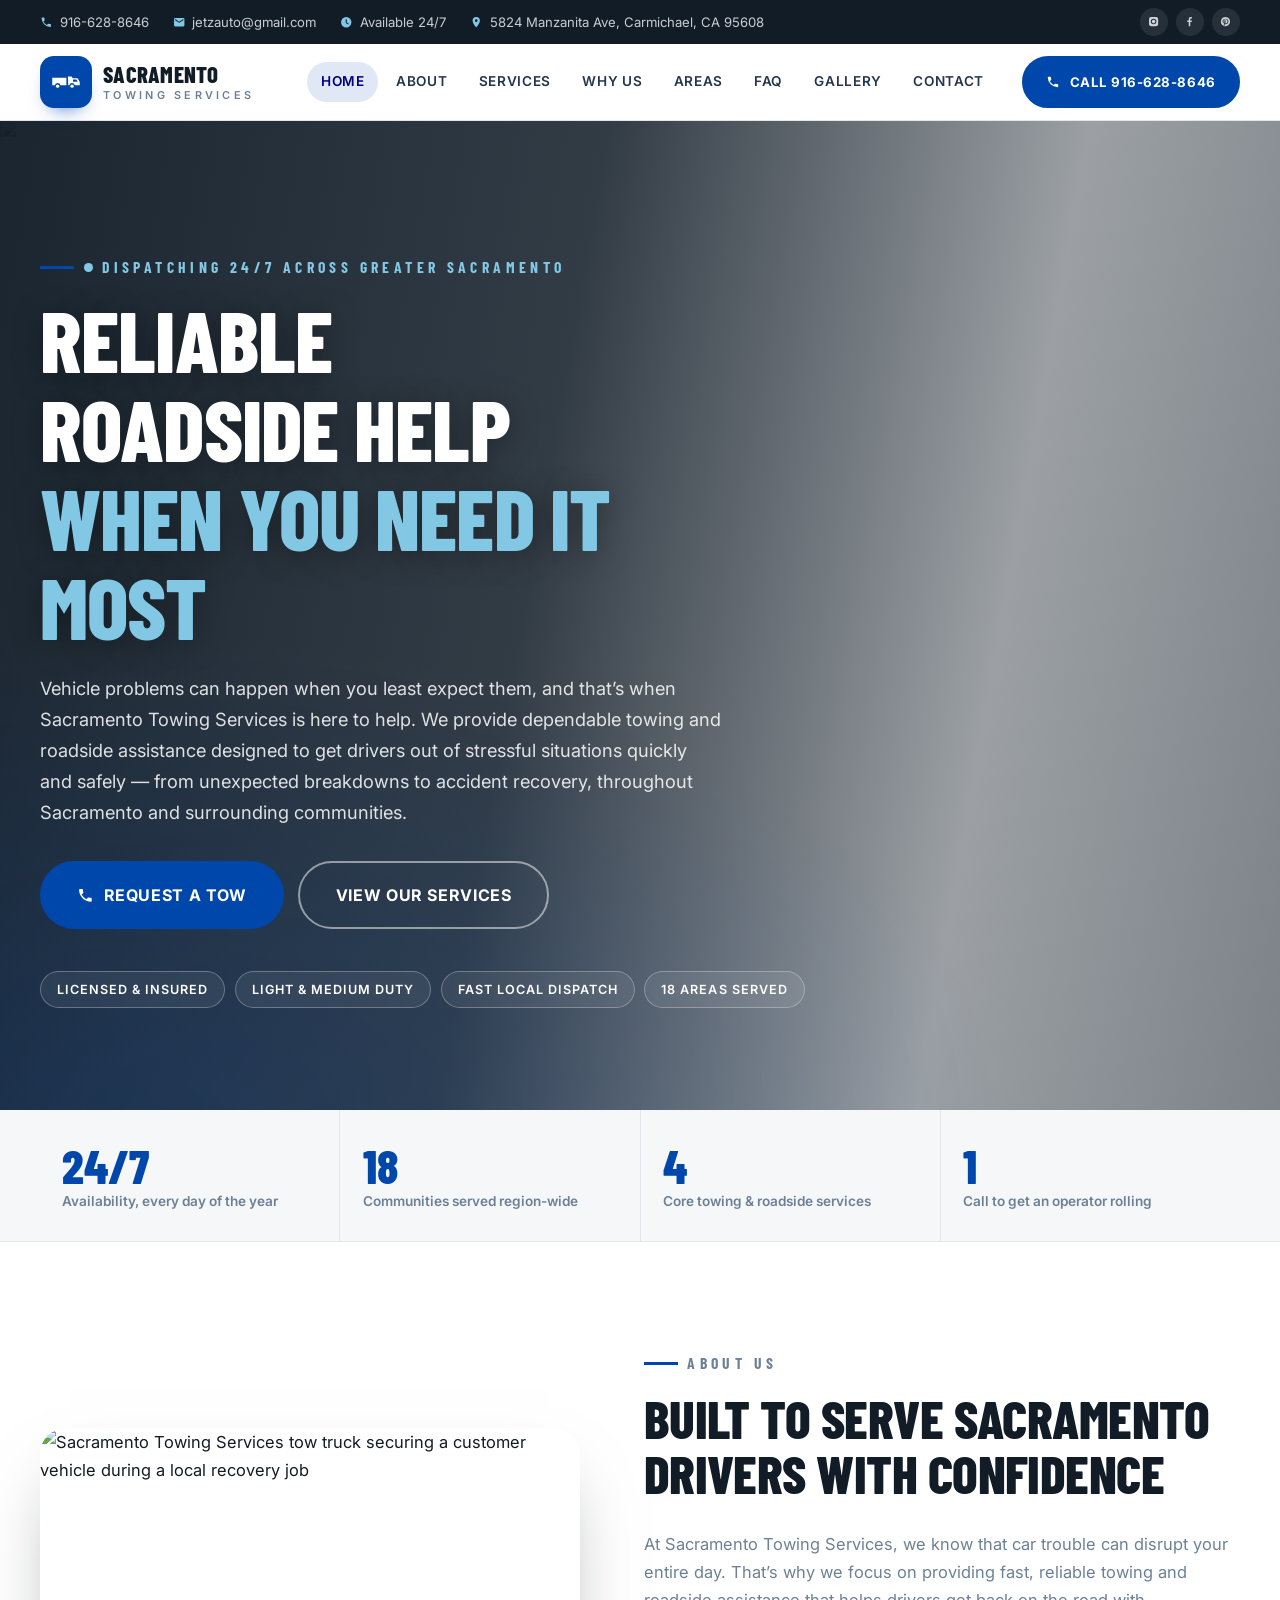
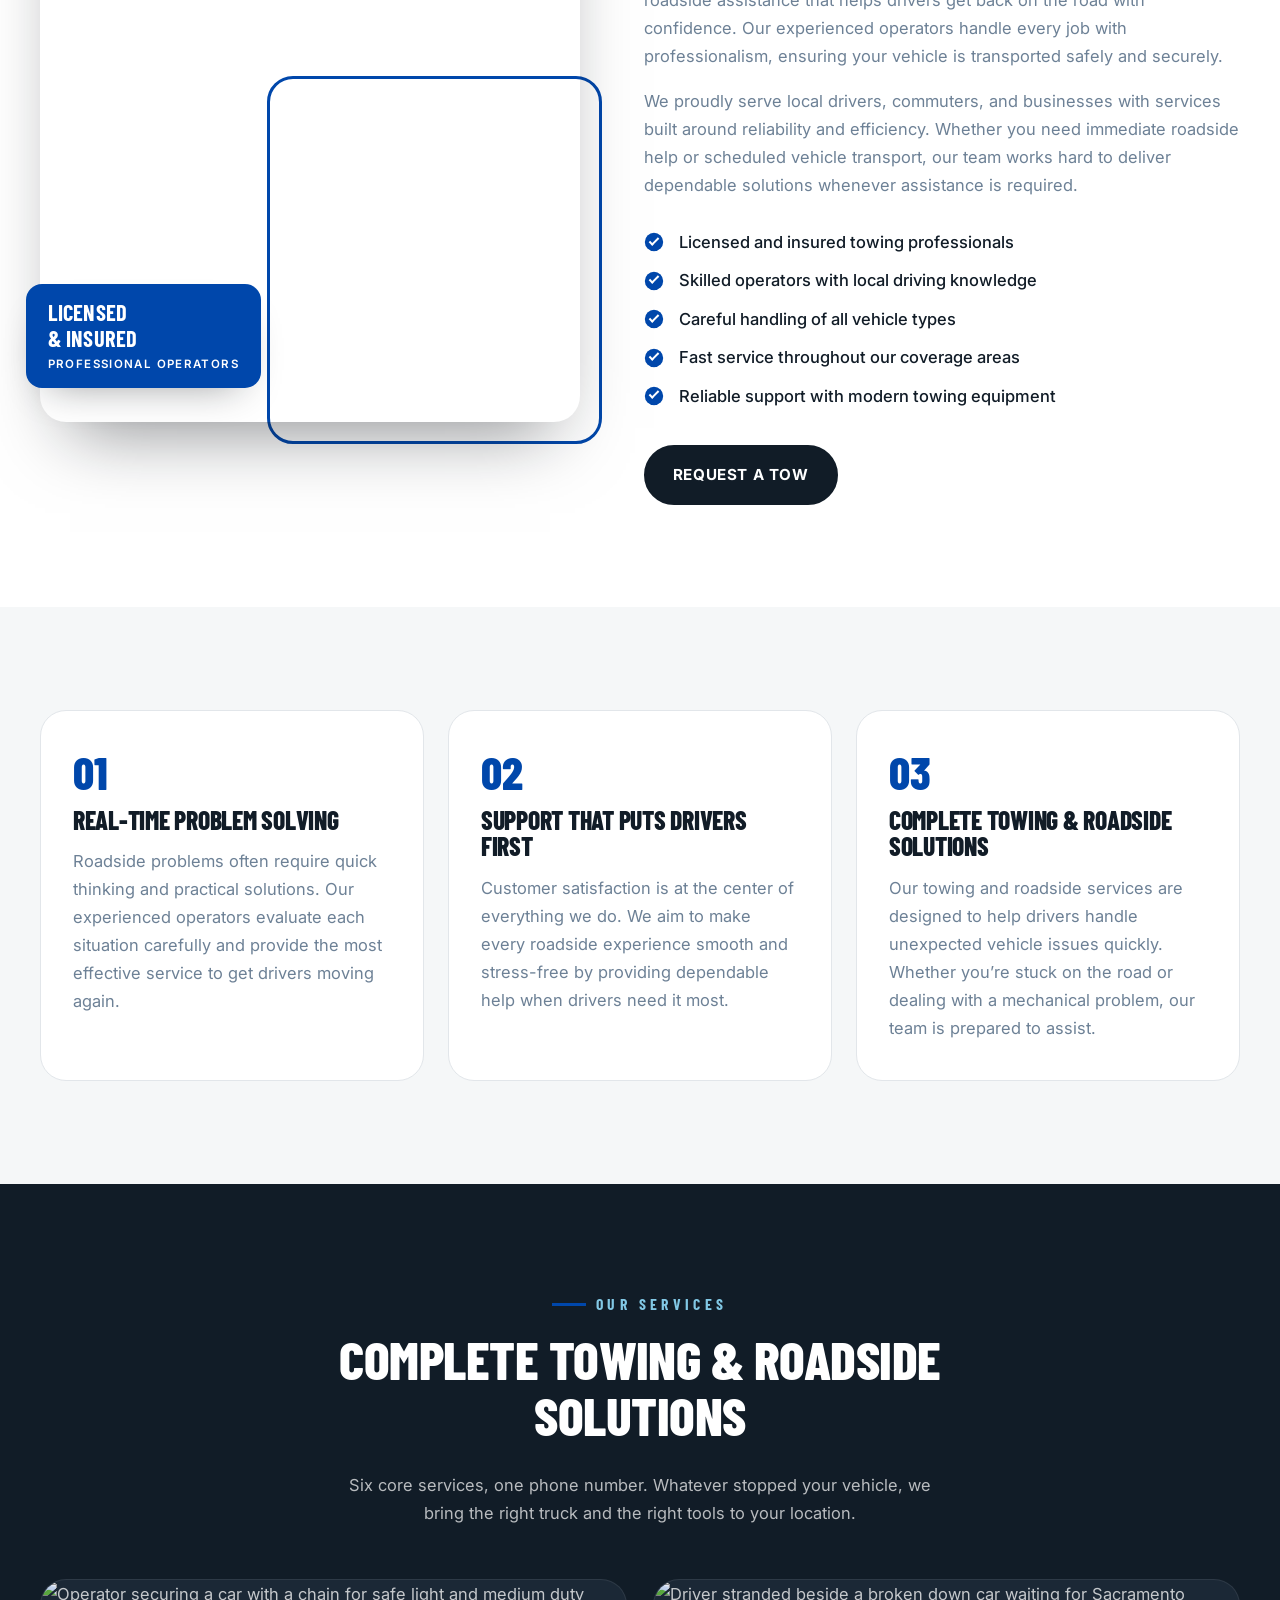
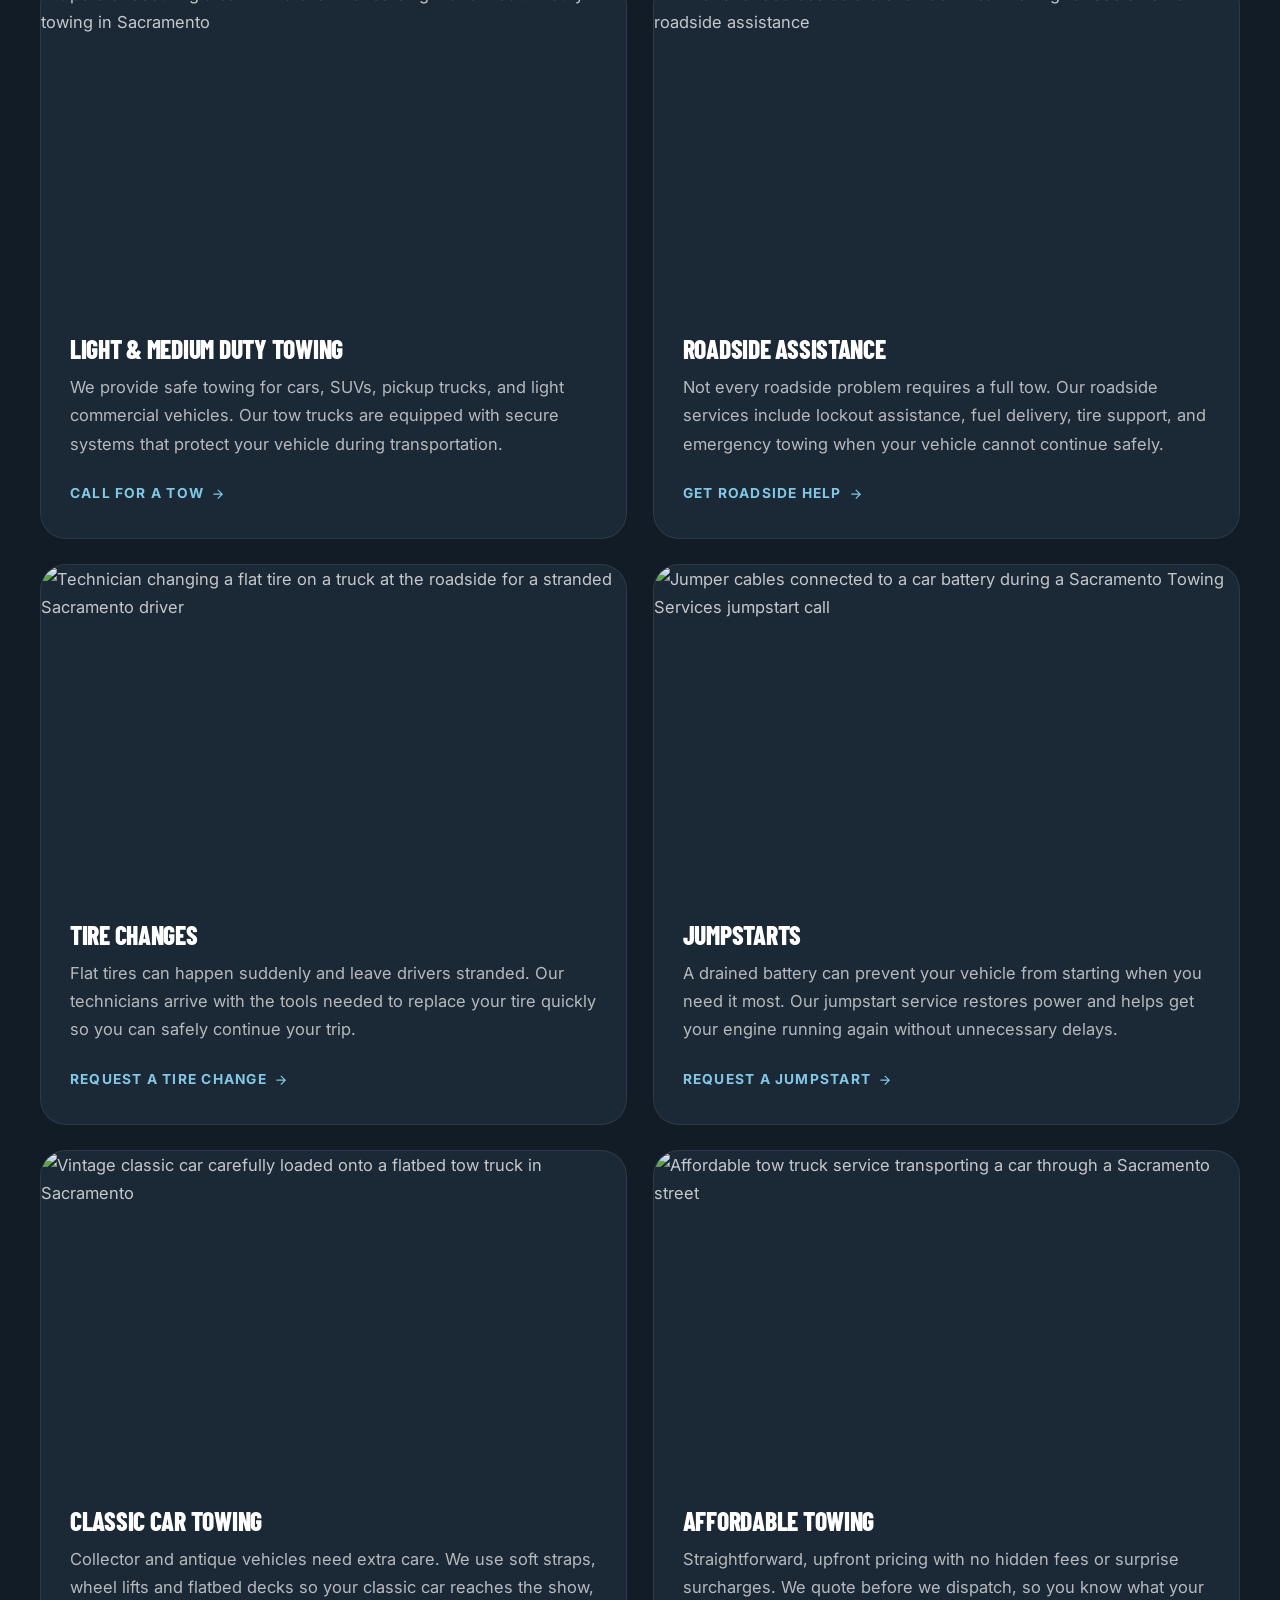
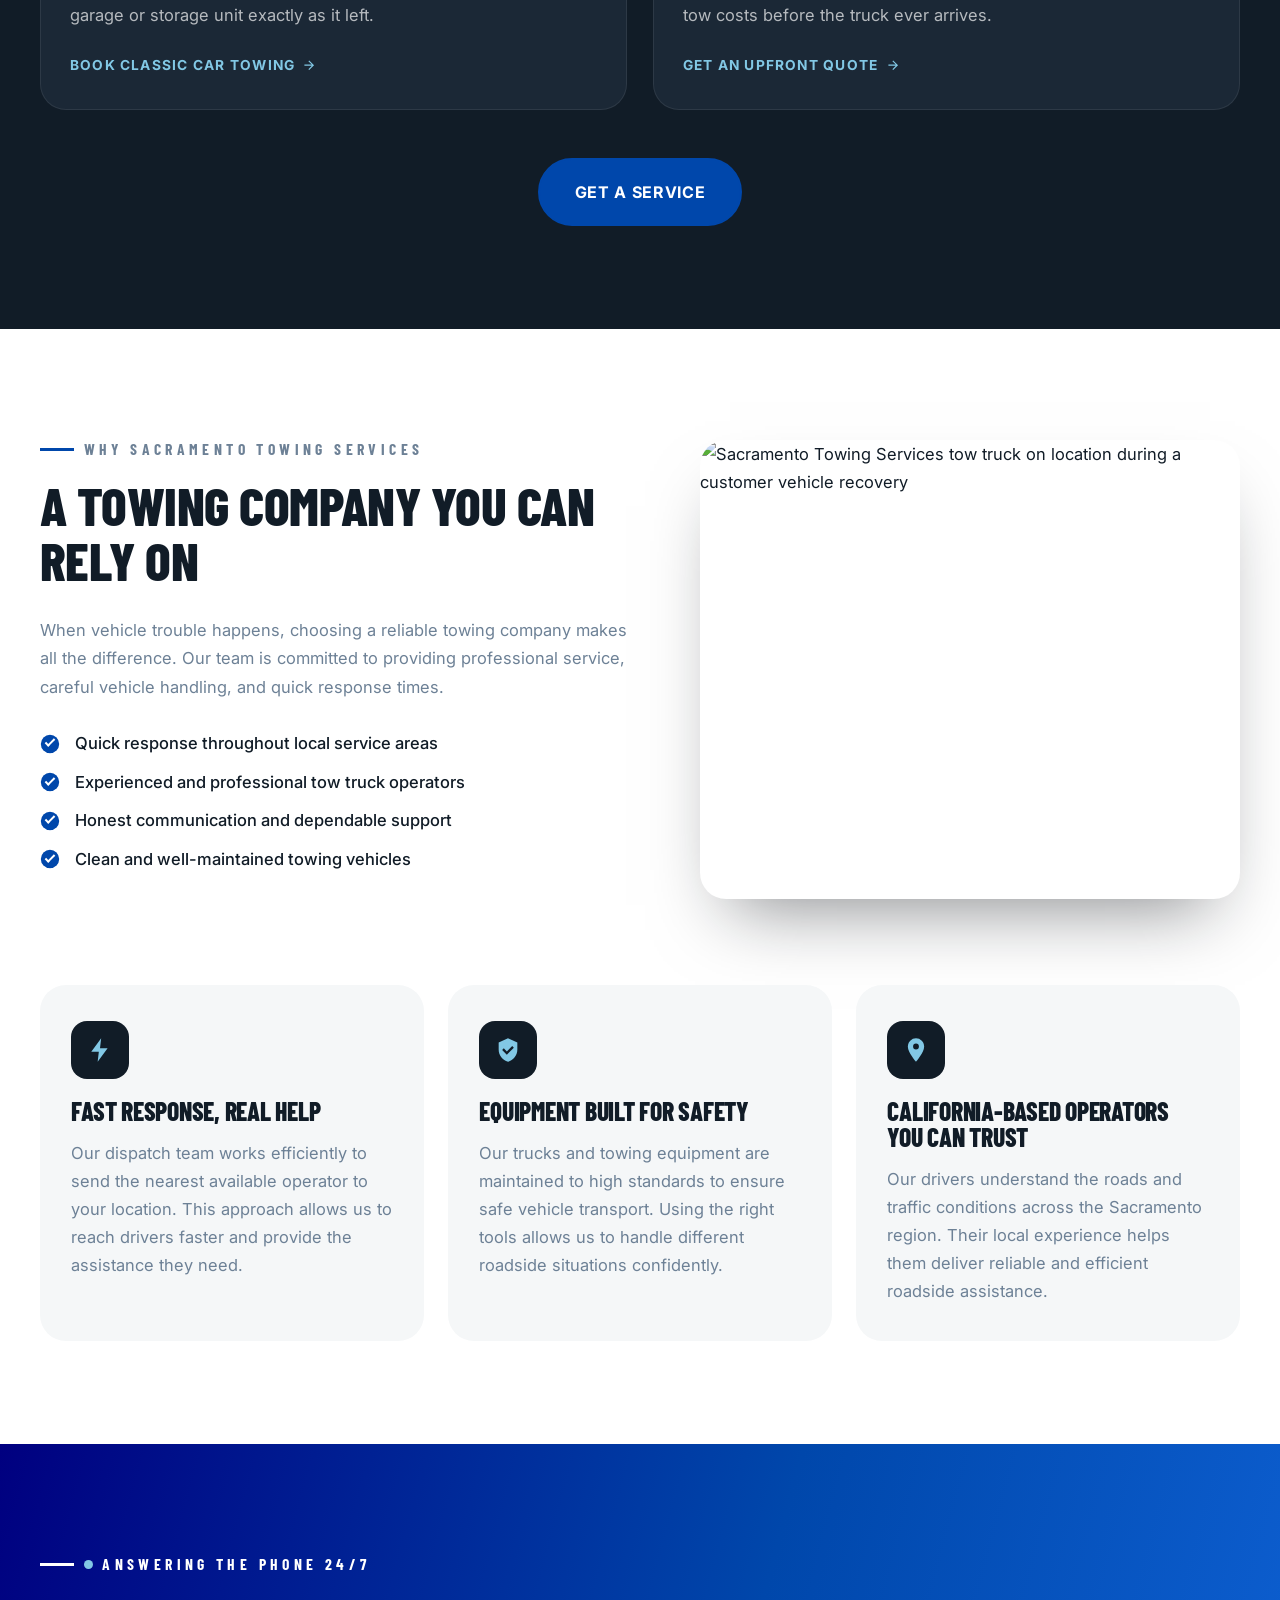
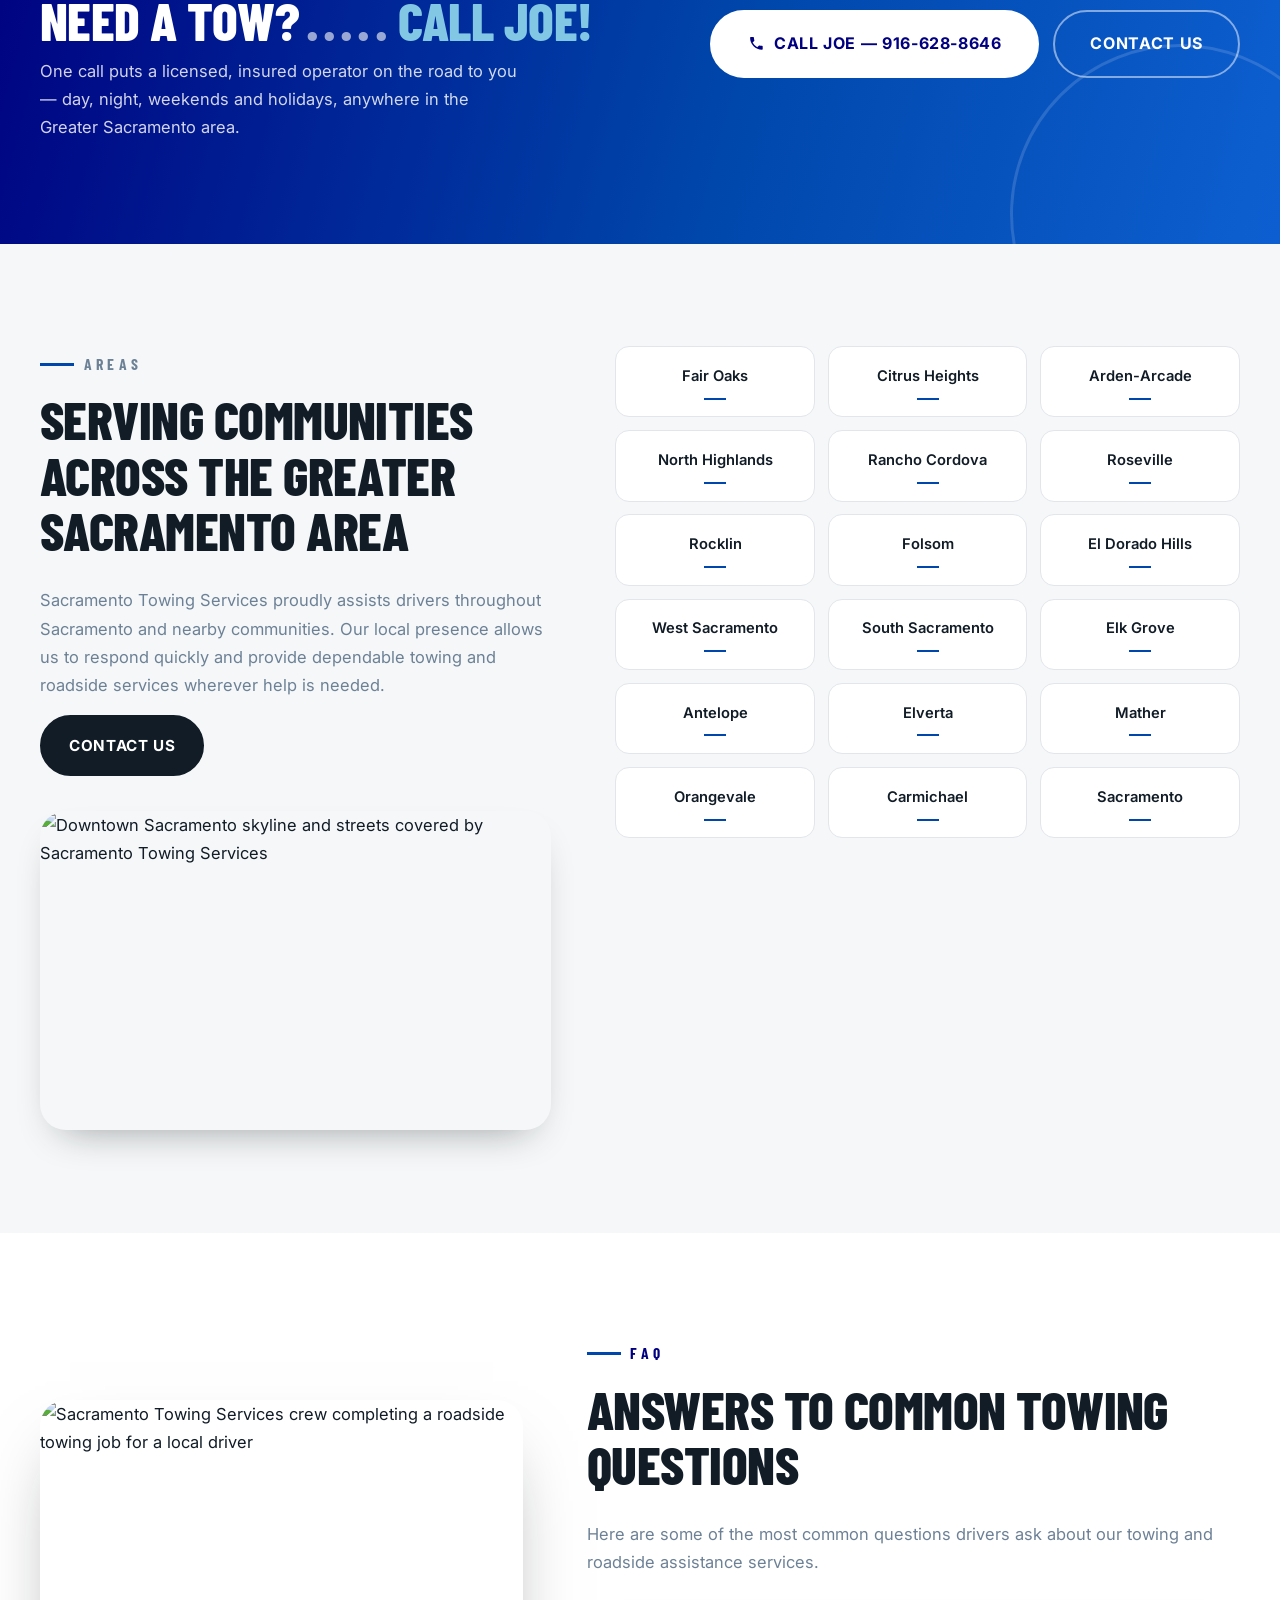
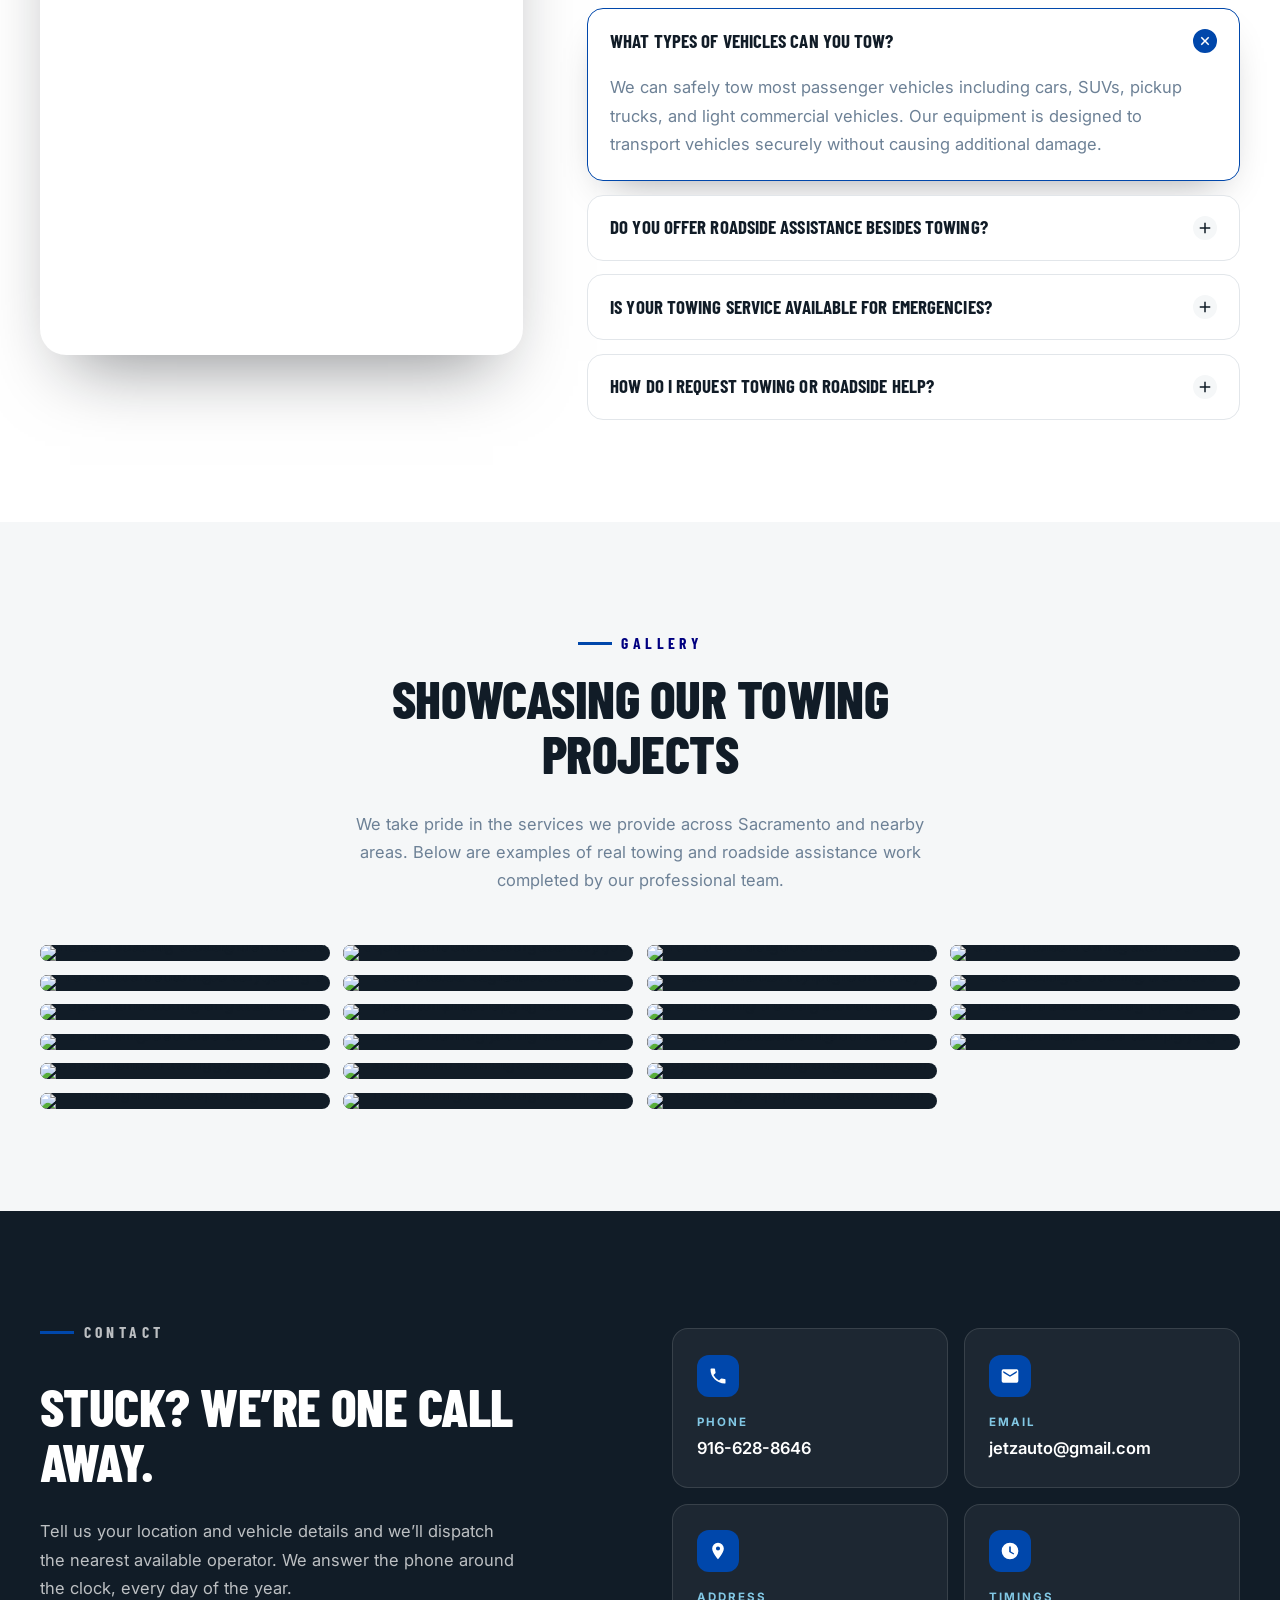
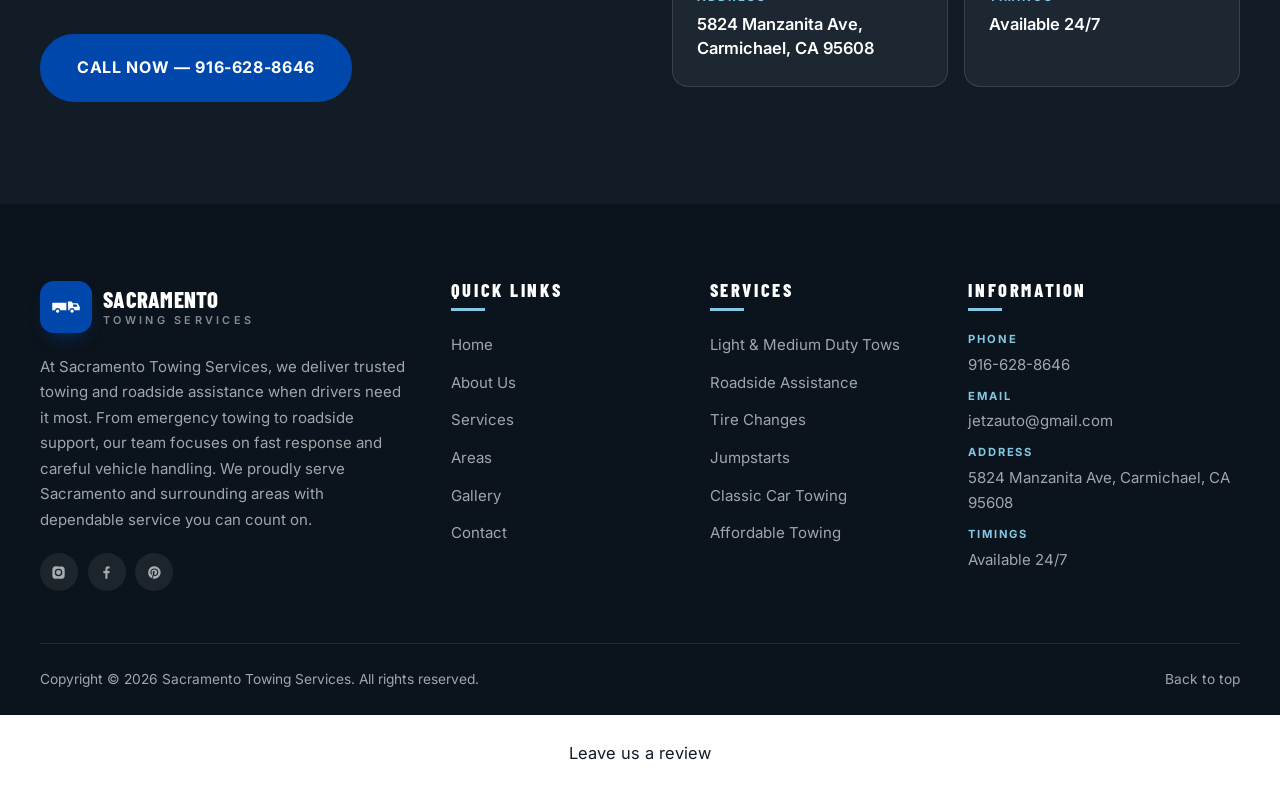
==== commit ef9840ae: "feat: add review page link" ====
--- a/index.html
+++ b/index.html
@@ -58,6 +58,16 @@
   ]
 }
 </script>
+
+<!-- Google tag (gtag.js) -->
+<script async src="https://www.googletagmanager.com/gtag/js?id=AW-992789498"></script>
+<script>
+  window.dataLayer = window.dataLayer || [];
+  function gtag(){dataLayer.push(arguments);}
+  gtag('js', new Date());
+
+  gtag('config', 'AW-992789498');
+</script>
 </head>
 <body>
 <a class="skip-link" href="#main">Skip to content</a>
@@ -687,5 +697,10 @@
 </div>
 
 <script src="script.js"></script>
+<script src="https://vision.leadrai.com/widget/loader.js" data-lv-widget data-kind="voice" data-widget="2df23256-a43d-4c0b-a946-7e346e416e3d" async></script>
+<script src="https://vision.leadrai.com/widget/loader.js" data-lv-widget data-kind="chatbot" data-widget="9a60c768-2be1-4073-815d-8b8a96af382c" async></script>
+<script defer src="https://static.cloudflareinsights.com/beacon.min.js" data-cf-beacon='{"token": "0a932598fc5b4cc9baf156d875620bd1"}'></script>
+<script defer data-lv-track src="https://vision.leadrai.com/api/forms/1046742ad31eddd2ed75d193570631ac/t.js"></script>
+<p data-lv-review="1" style="text-align:center;margin:24px 0"><a href="/review">Leave us a review</a></p>
 </body>
 </html>
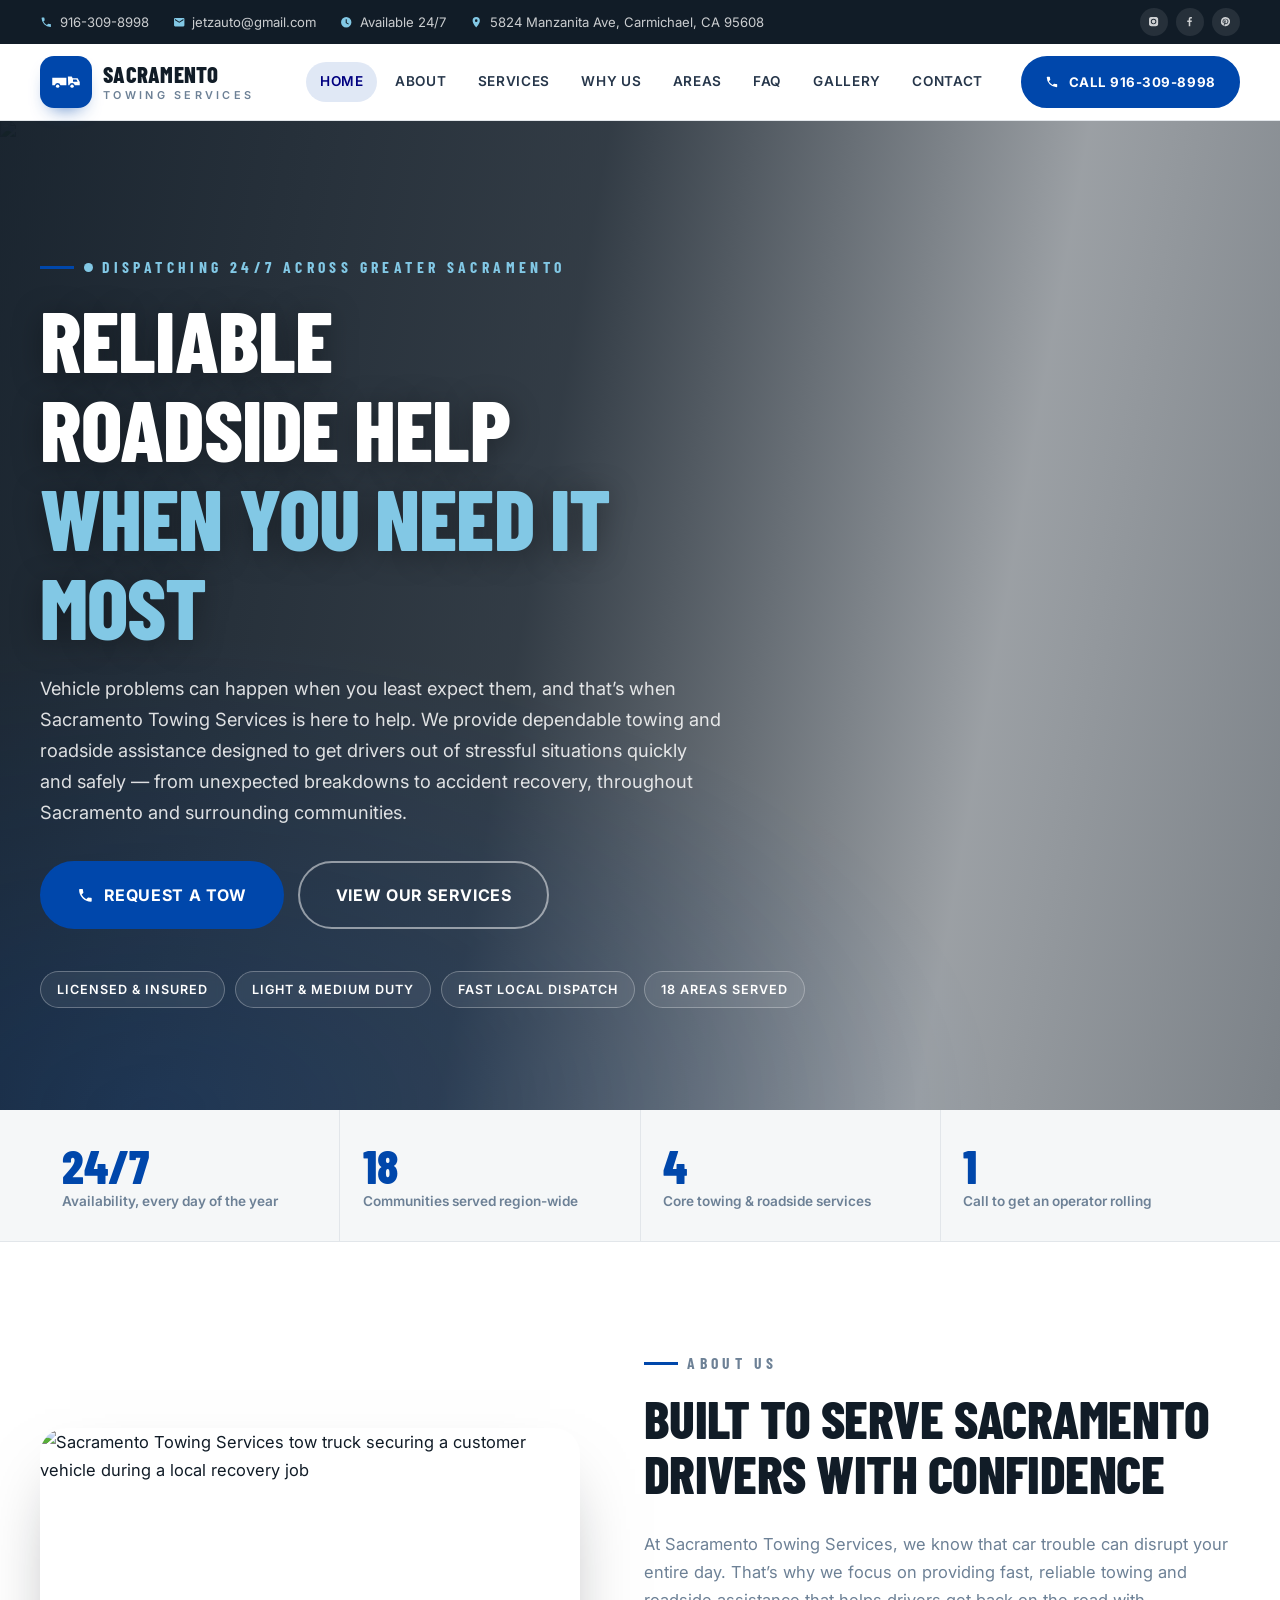
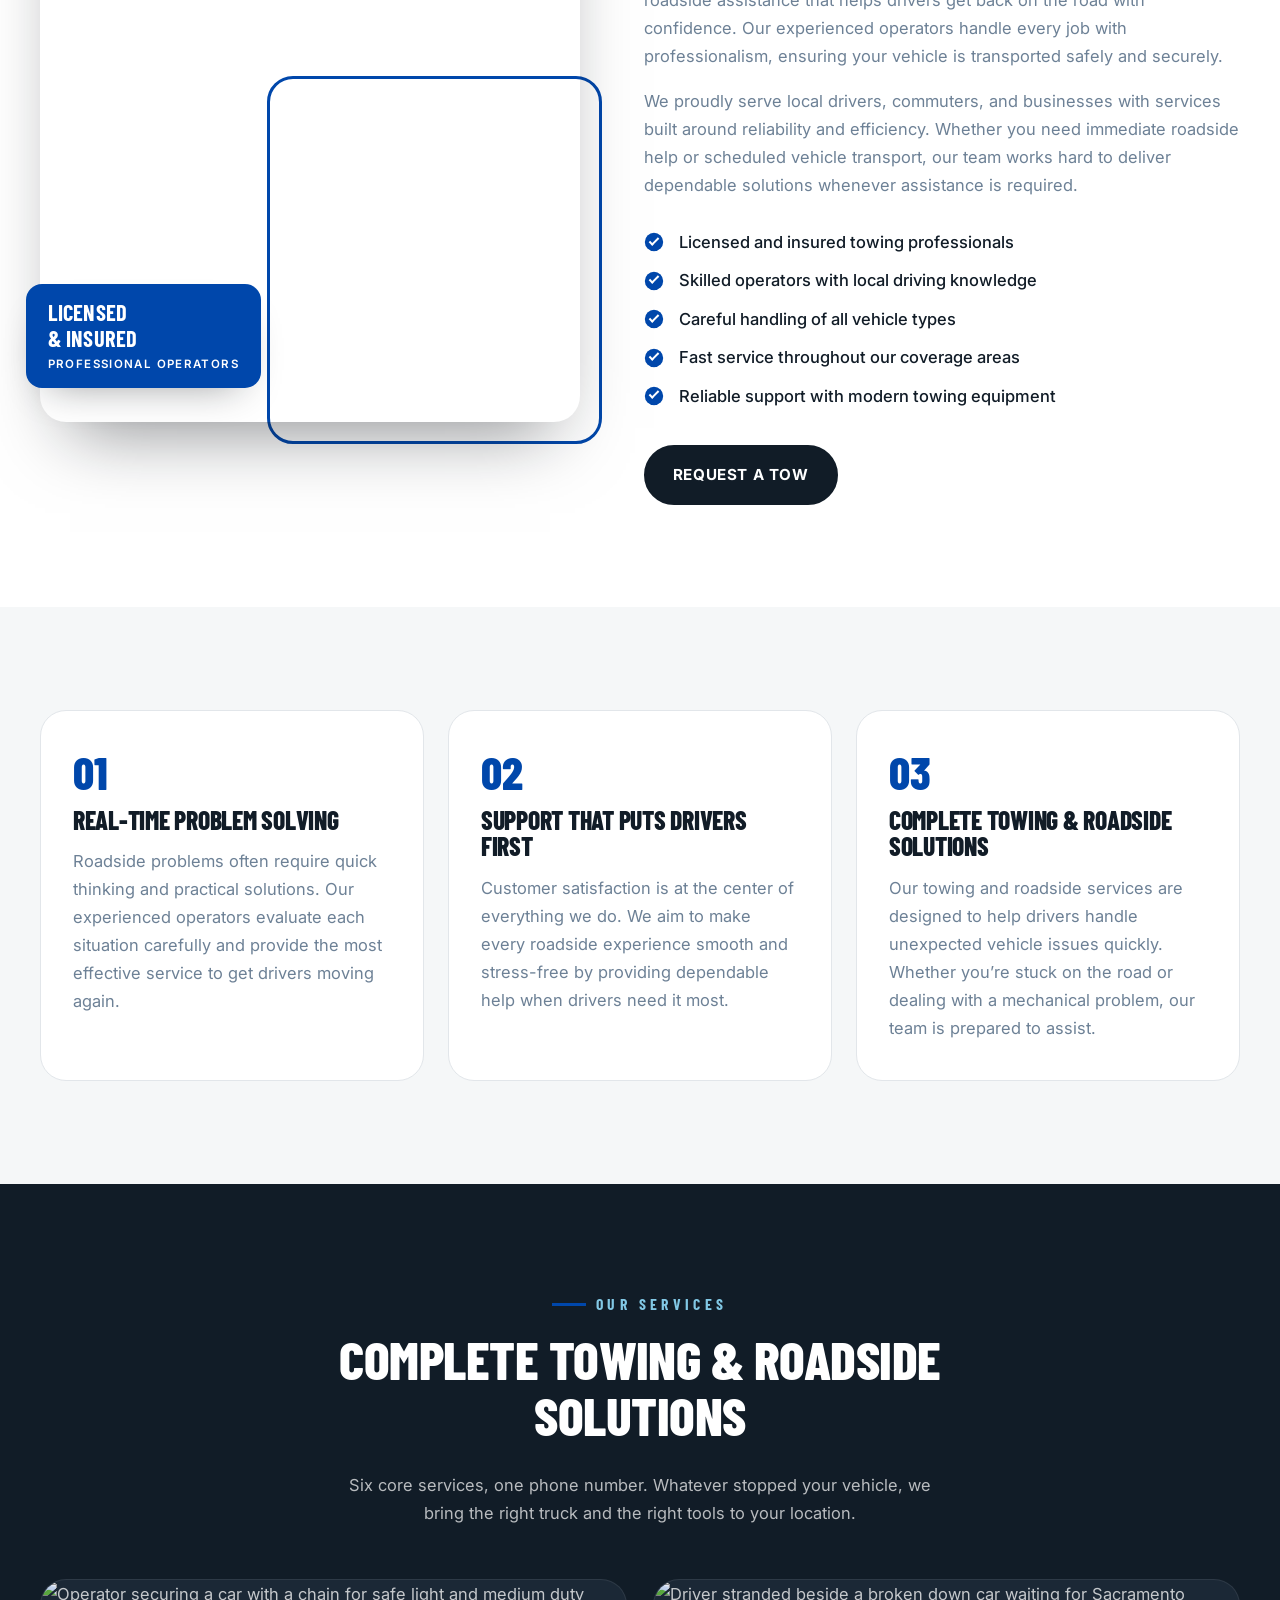
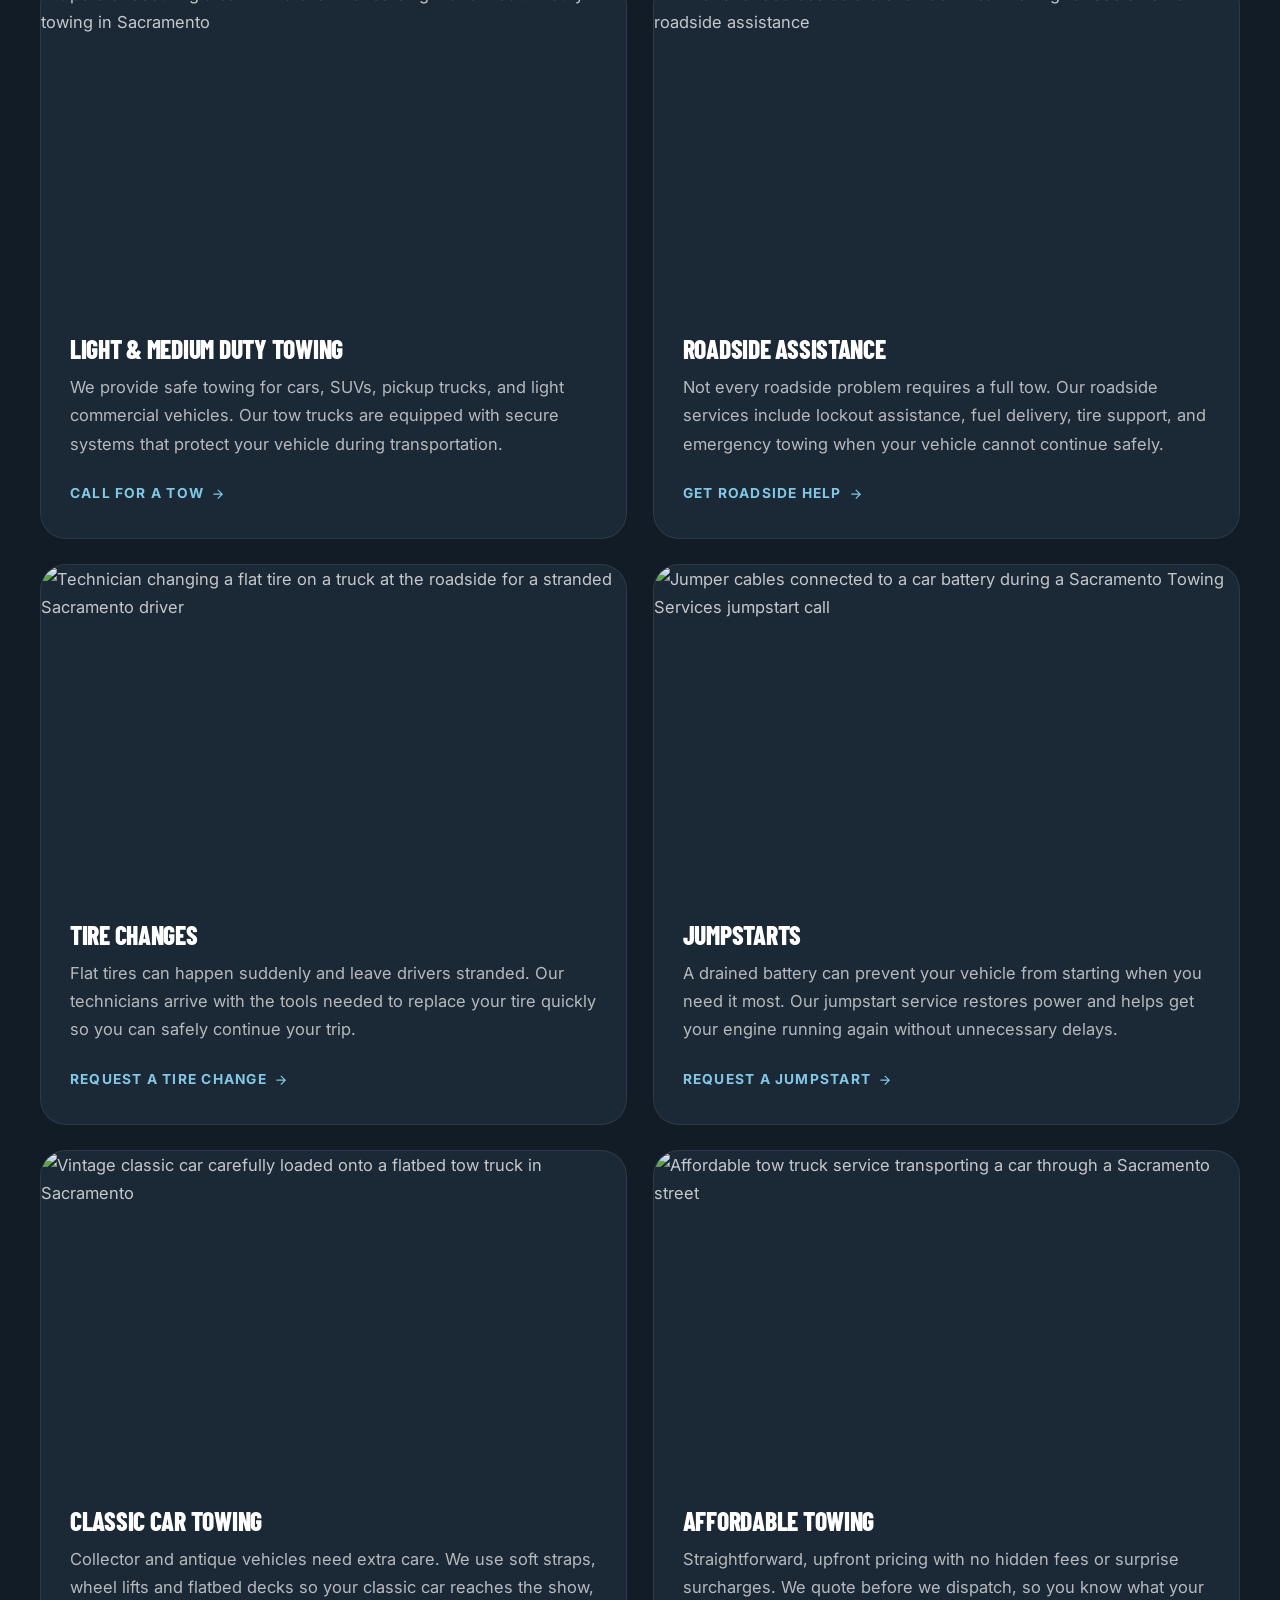
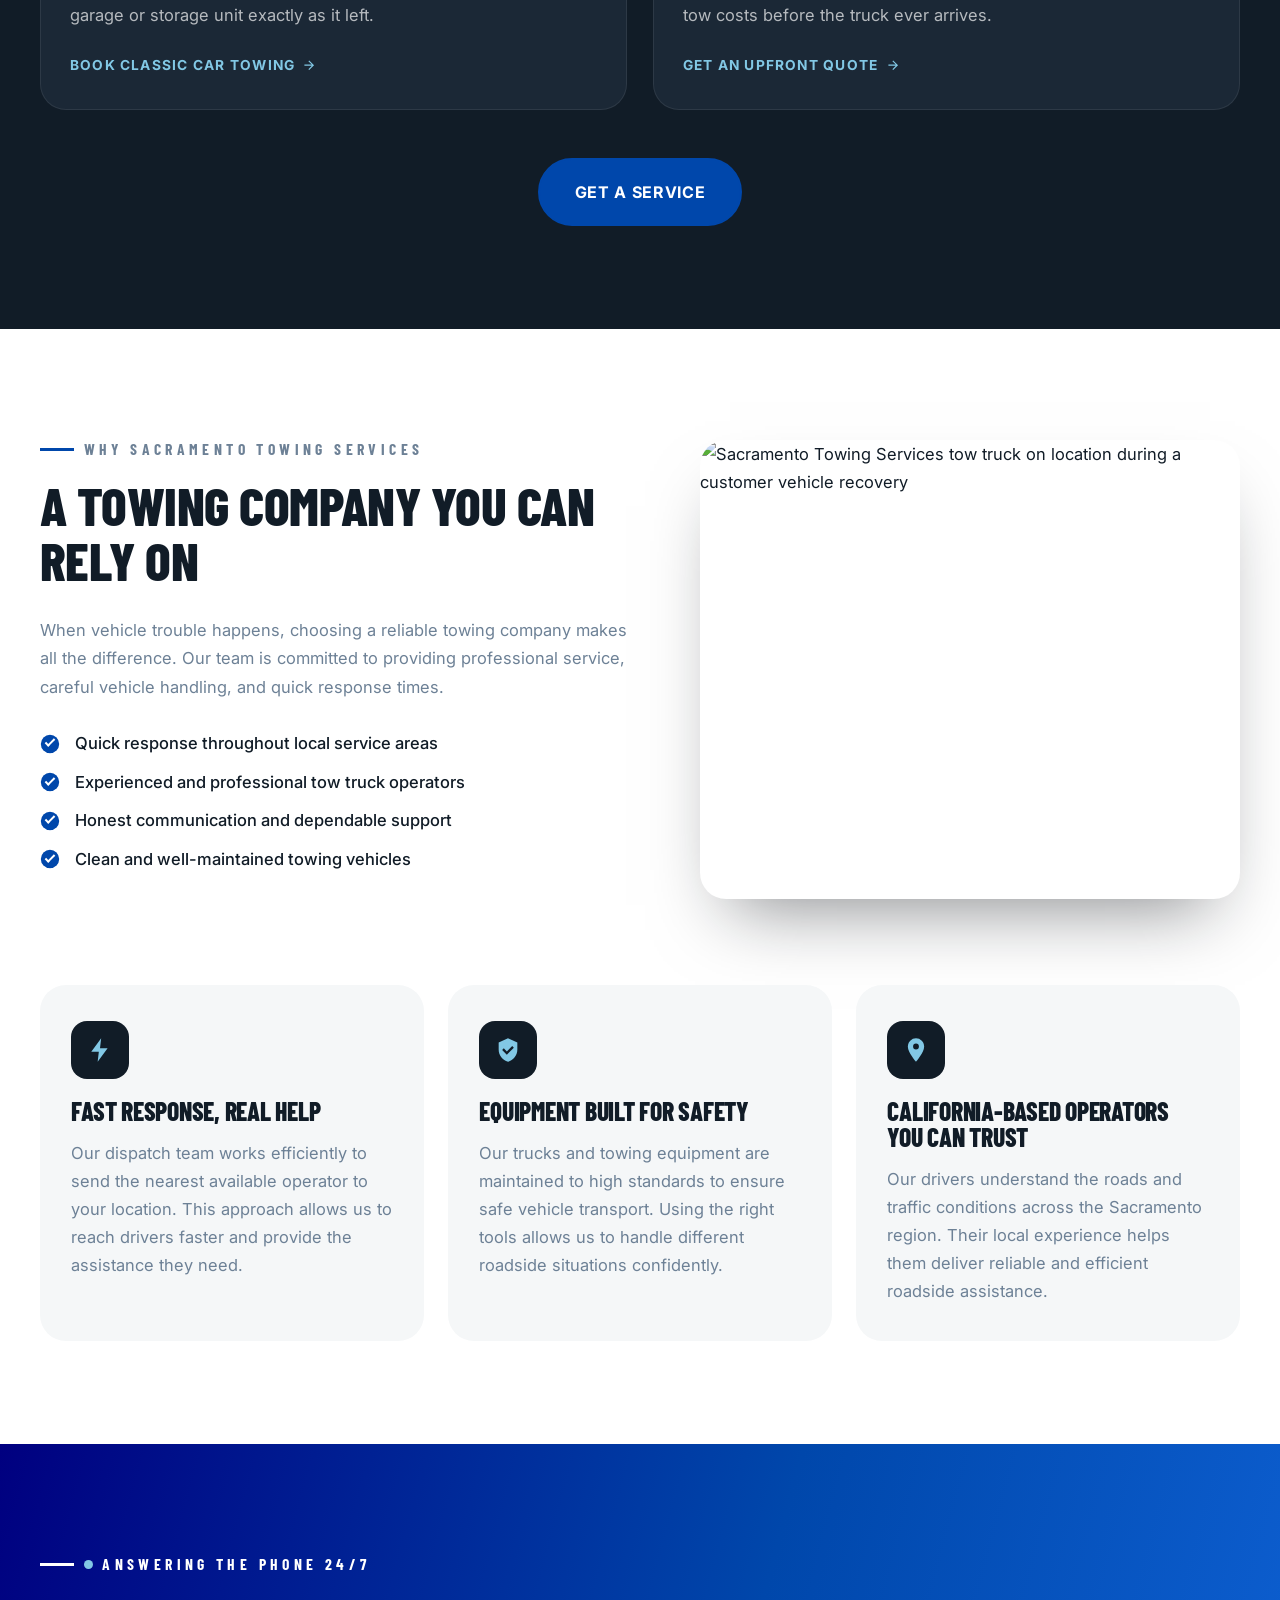
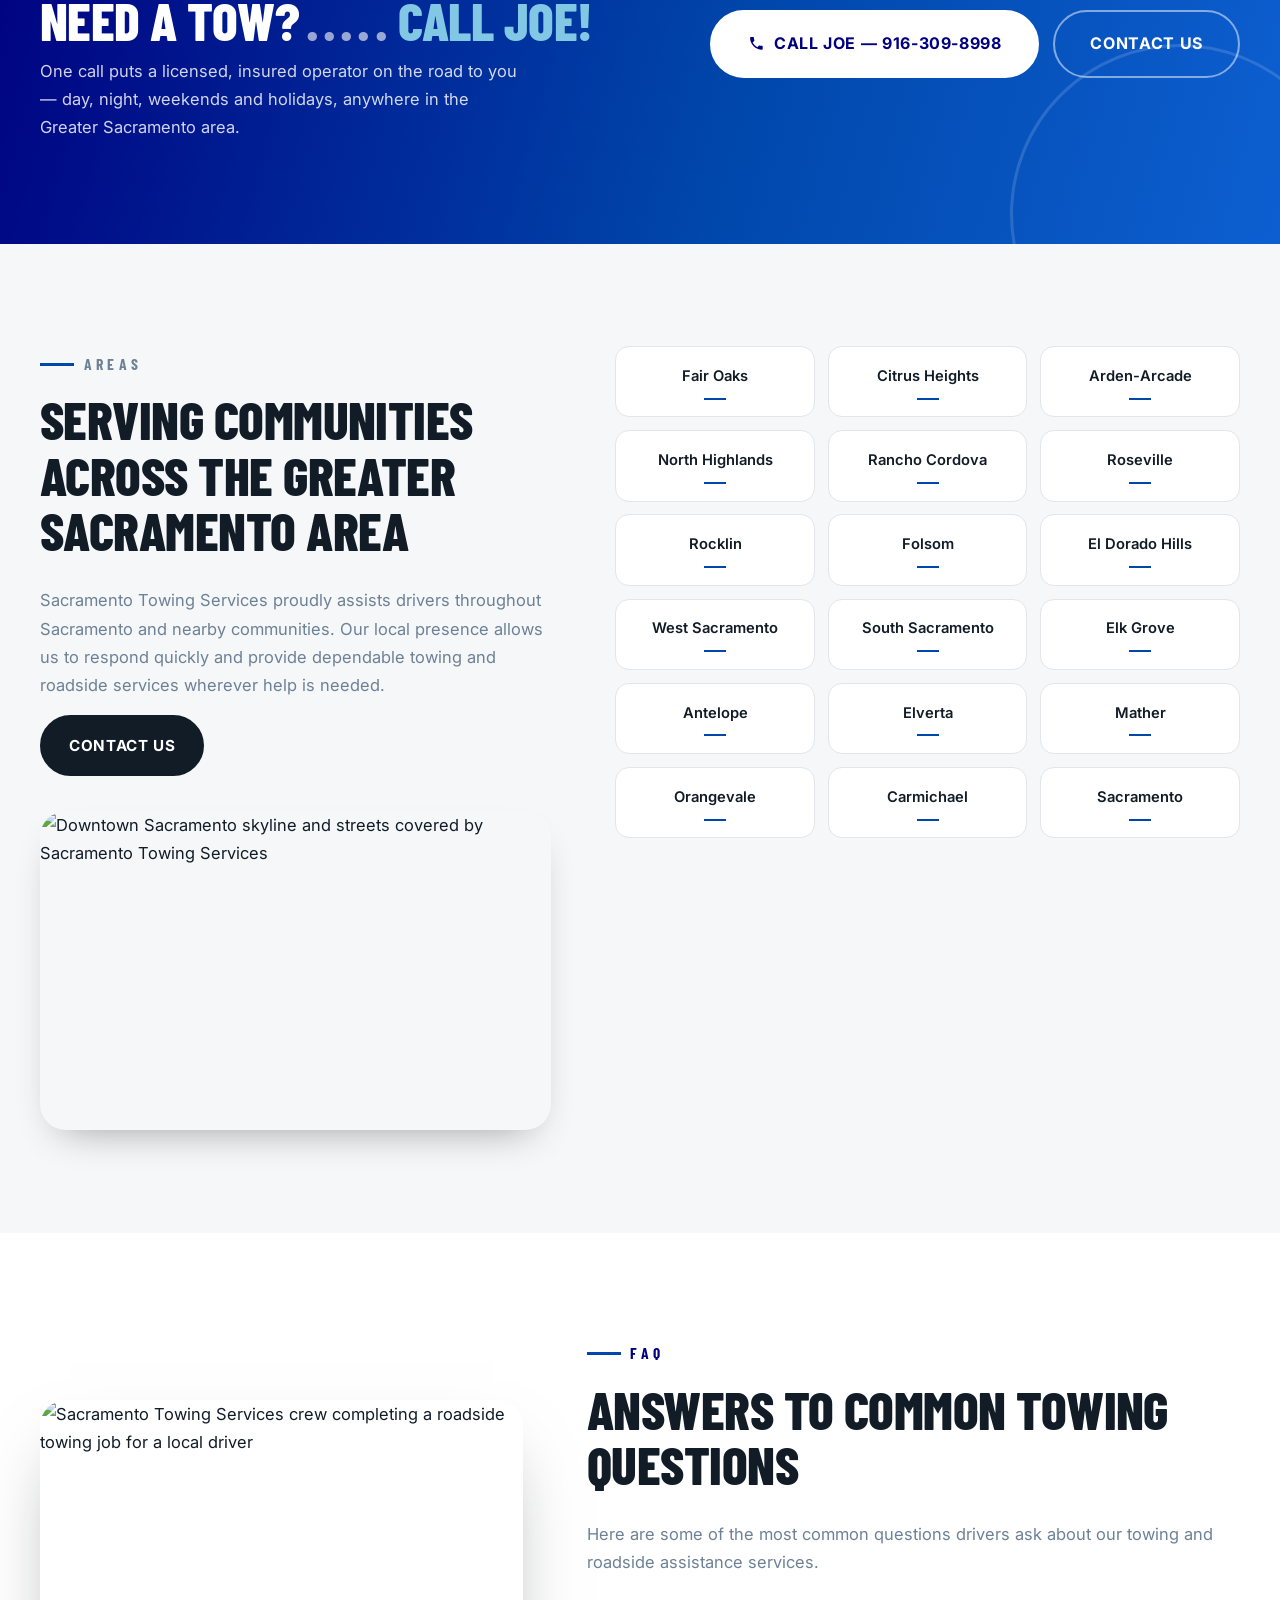
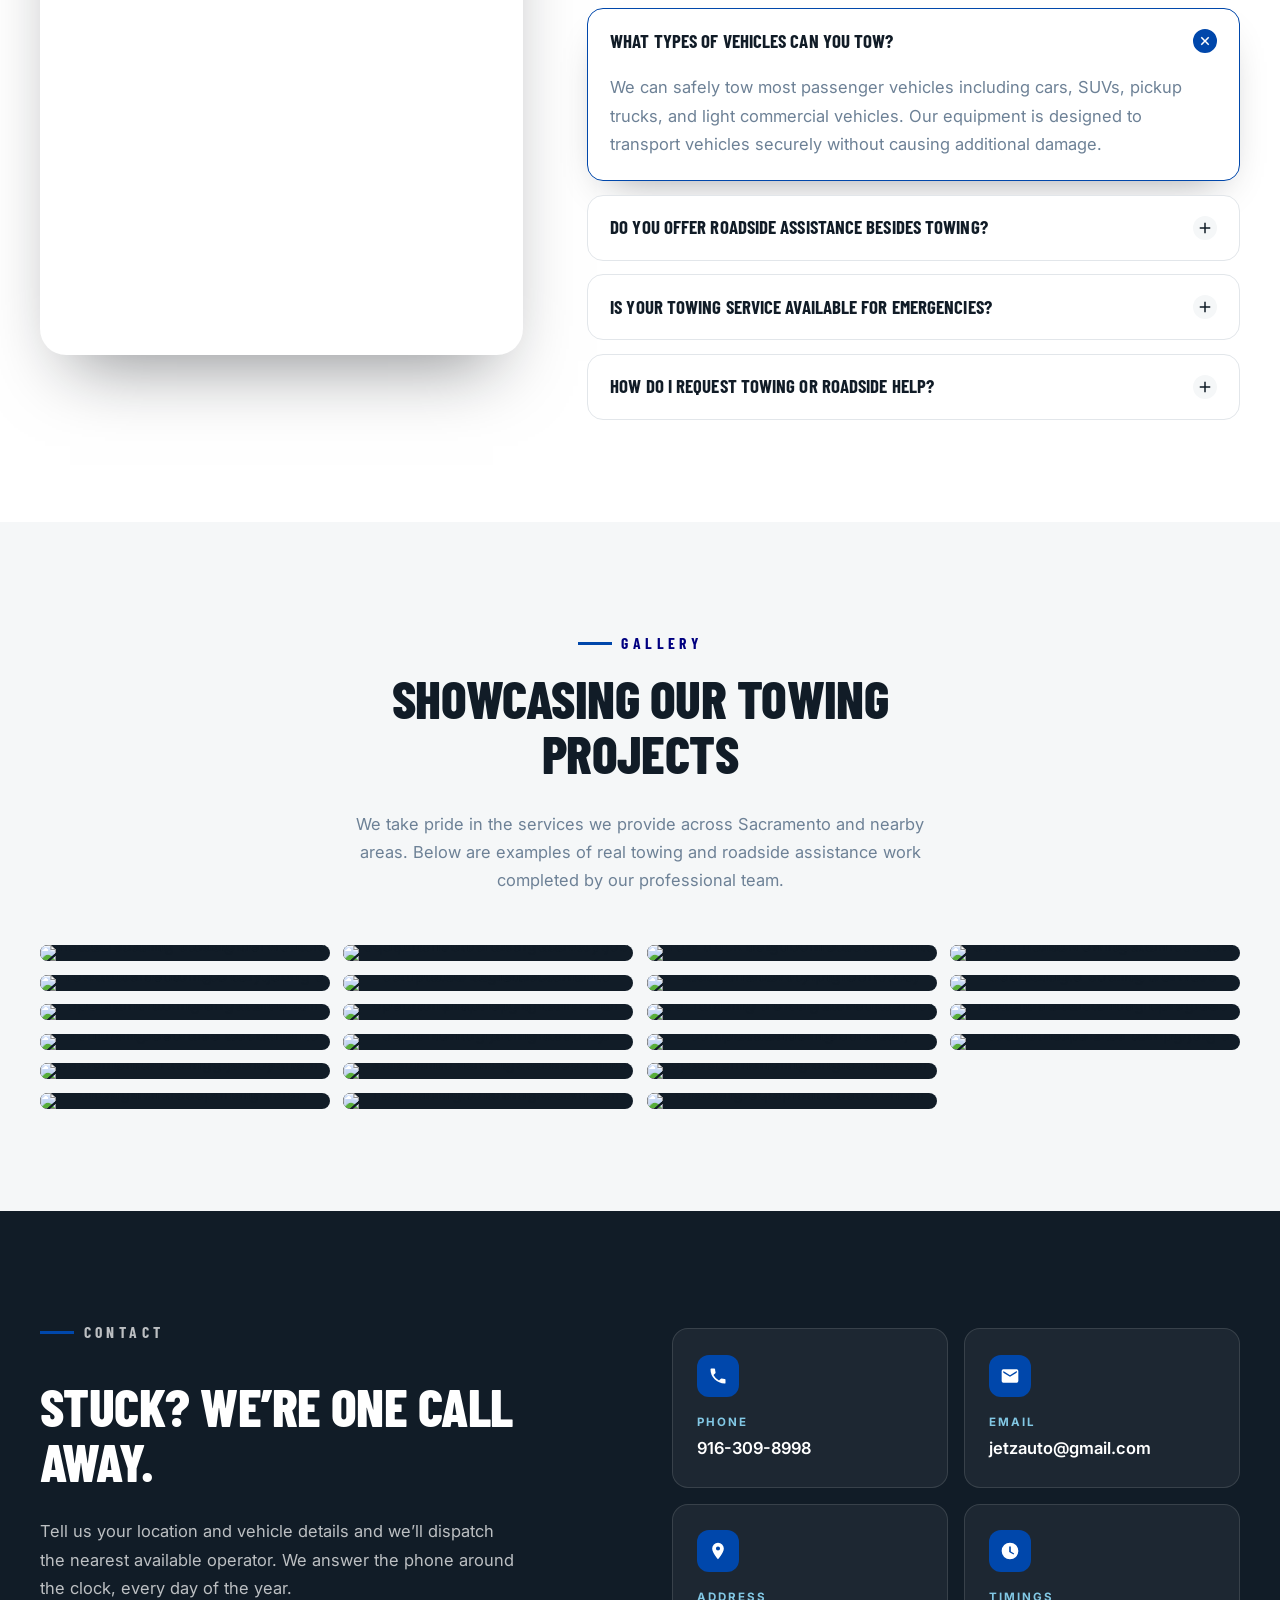
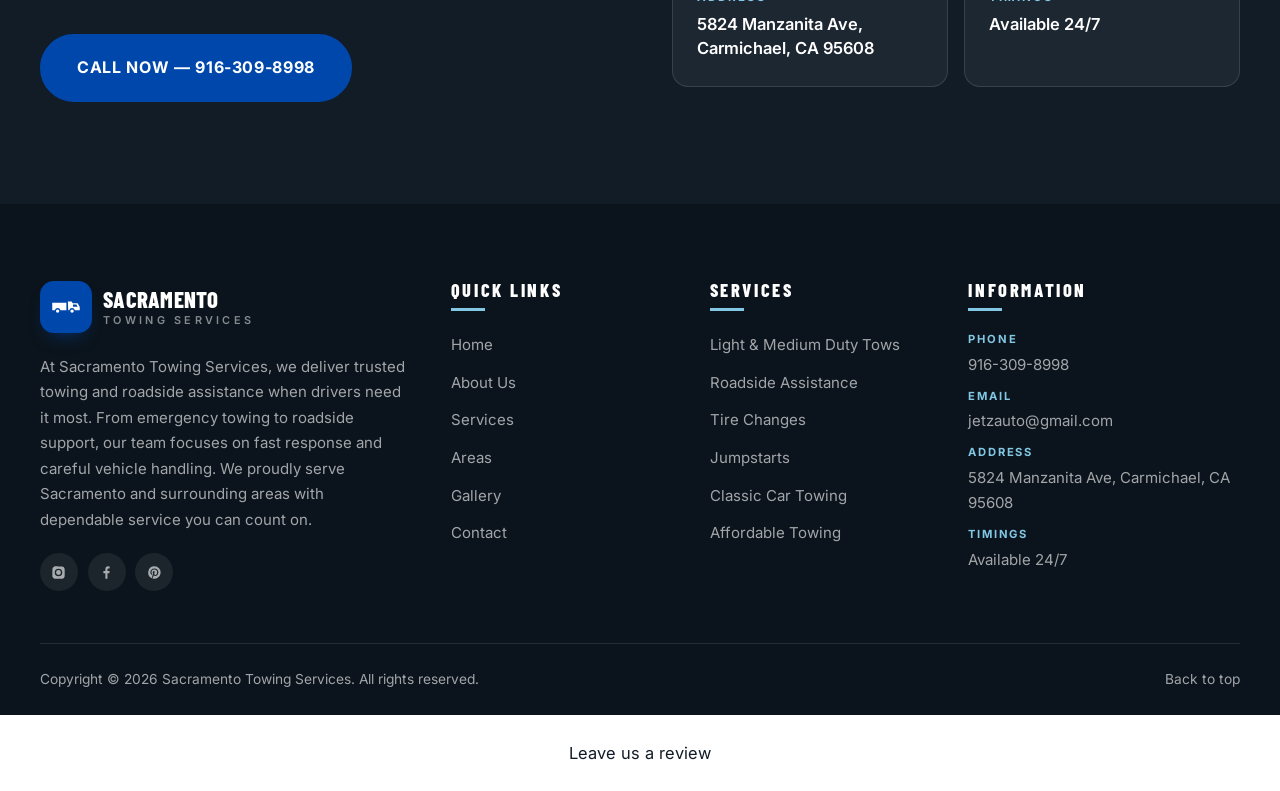
==== commit 425fee9b: "edit: Change the business phone number everywhere on the site, on every page i" ====
--- a/index.html
+++ b/index.html
@@ -4,7 +4,7 @@
 <meta charset="utf-8">
 <meta name="viewport" content="width=device-width, initial-scale=1">
 <title>Sacramento Towing Services | 24/7 Towing &amp; Roadside Assistance</title>
-<meta name="description" content="Sacramento Towing Services provides 24/7 light &amp; medium duty towing, roadside assistance, jumpstarts, classic car towing and affordable towing across Sacramento, Carmichael, Roseville, Folsom, Elk Grove and surrounding areas. Call 916-628-8646.">
+<meta name="description" content="Sacramento Towing Services provides 24/7 light &amp; medium duty towing, roadside assistance, jumpstarts, classic car towing and affordable towing across Sacramento, Carmichael, Roseville, Folsom, Elk Grove and surrounding areas. Call 916-309-8998.">
 <meta name="keywords" content="Sacramento towing, tow truck Sacramento, roadside assistance, jump starts, classic car towing, affordable towing, Carmichael towing, 24/7 towing">
 <meta name="theme-color" content="#0047ab">
 <meta name="robots" content="index, follow">
@@ -12,12 +12,12 @@
 
 <meta property="og:type" content="website">
 <meta property="og:title" content="Sacramento Towing Services | 24/7 Towing &amp; Roadside Assistance">
-<meta property="og:description" content="Fast, dependable towing and roadside assistance throughout the Greater Sacramento area. Available 24/7 — call 916-628-8646.">
+<meta property="og:description" content="Fast, dependable towing and roadside assistance throughout the Greater Sacramento area. Available 24/7 — call 916-309-8998.">
 <meta property="og:url" content="https://sacramentotowingservices.com/">
 <meta property="og:image" content="https://images.pexels.com/photos/17429097/pexels-photo-17429097.jpeg?auto=compress&amp;cs=tinysrgb&amp;dpr=2&amp;h=650&amp;w=940">
 <meta name="twitter:card" content="summary_large_image">
 <meta name="twitter:title" content="Sacramento Towing Services | 24/7 Towing &amp; Roadside Assistance">
-<meta name="twitter:description" content="Fast, dependable towing and roadside assistance throughout the Greater Sacramento area. Call 916-628-8646.">
+<meta name="twitter:description" content="Fast, dependable towing and roadside assistance throughout the Greater Sacramento area. Call 916-309-8998.">
 
 <link rel="icon" href="favicon.svg" type="image/svg+xml">
 <link rel="apple-touch-icon" href="favicon.svg">
@@ -33,7 +33,7 @@
   "@type": "AutoWrecker",
   "name": "Sacramento Towing Services",
   "description": "24/7 towing and roadside assistance serving Sacramento and surrounding communities.",
-  "telephone": "+1-916-628-8646",
+  "telephone": "+1-916-309-8998",
   "email": "jetzauto@gmail.com",
   "url": "https://sacramentotowingservices.com/",
   "address": {
@@ -78,7 +78,7 @@
     <ul class="topbar__list">
       <li>
         <svg viewBox="0 0 24 24" aria-hidden="true"><path d="M6.6 10.8a15.1 15.1 0 0 0 6.6 6.6l2.2-2.2a1 1 0 0 1 1-.25 11.4 11.4 0 0 0 3.6.57 1 1 0 0 1 1 1V20a1 1 0 0 1-1 1A17 17 0 0 1 3 4a1 1 0 0 1 1-1h3.5a1 1 0 0 1 1 1 11.4 11.4 0 0 0 .57 3.6 1 1 0 0 1-.25 1z"/></svg>
-        <a href="tel:9166288646">916-628-8646</a>
+        <a href="tel:9163098998">916-309-8998</a>
       </li>
       <li>
         <svg viewBox="0 0 24 24" aria-hidden="true"><path d="M20 4H4a2 2 0 0 0-2 2v12a2 2 0 0 0 2 2h16a2 2 0 0 0 2-2V6a2 2 0 0 0-2-2m0 4-8 5-8-5V6l8 5 8-5z"/></svg>
@@ -133,9 +133,9 @@
       </ul>
     </nav>
 
-    <a class="btn btn--primary header__cta" href="tel:9166288646">
+    <a class="btn btn--primary header__cta" href="tel:9163098998">
       <svg viewBox="0 0 24 24" aria-hidden="true"><path d="M6.6 10.8a15.1 15.1 0 0 0 6.6 6.6l2.2-2.2a1 1 0 0 1 1-.25 11.4 11.4 0 0 0 3.6.57 1 1 0 0 1 1 1V20a1 1 0 0 1-1 1A17 17 0 0 1 3 4a1 1 0 0 1 1-1h3.5a1 1 0 0 1 1 1 11.4 11.4 0 0 0 .57 3.6 1 1 0 0 1-.25 1z"/></svg>
-      <span>Call 916-628-8646</span>
+      <span>Call 916-309-8998</span>
     </a>
 
     <button class="burger" id="burger" aria-label="Open menu" aria-expanded="false" aria-controls="nav">
@@ -165,7 +165,7 @@
       and surrounding communities.
     </p>
     <div class="hero__actions">
-      <a class="btn btn--primary btn--lg" href="tel:9166288646">
+      <a class="btn btn--primary btn--lg" href="tel:9163098998">
         <svg viewBox="0 0 24 24" aria-hidden="true"><path d="M6.6 10.8a15.1 15.1 0 0 0 6.6 6.6l2.2-2.2a1 1 0 0 1 1-.25 11.4 11.4 0 0 0 3.6.57 1 1 0 0 1 1 1V20a1 1 0 0 1-1 1A17 17 0 0 1 3 4a1 1 0 0 1 1-1h3.5a1 1 0 0 1 1 1 11.4 11.4 0 0 0 .57 3.6 1 1 0 0 1-.25 1z"/></svg>
         Request A Tow
       </a>
@@ -234,7 +234,7 @@
         <li>Fast service throughout our coverage areas</li>
         <li>Reliable support with modern towing equipment</li>
       </ul>
-      <a class="btn btn--dark" href="tel:9166288646">Request A Tow</a>
+      <a class="btn btn--dark" href="tel:9163098998">Request A Tow</a>
     </div>
   </div>
 </section>
@@ -285,7 +285,7 @@
           <h3>Light &amp; Medium Duty Towing</h3>
           <p>We provide safe towing for cars, SUVs, pickup trucks, and light commercial vehicles. Our tow trucks
             are equipped with secure systems that protect your vehicle during transportation.</p>
-          <a class="link" href="tel:9166288646">Call for a tow
+          <a class="link" href="tel:9163098998">Call for a tow
             <svg viewBox="0 0 24 24" aria-hidden="true"><path d="M4 11h12.2l-5.6-5.6L12 4l8 8-8 8-1.4-1.4 5.6-5.6H4z"/></svg>
           </a>
         </div>
@@ -300,7 +300,7 @@
           <h3>Roadside Assistance</h3>
           <p>Not every roadside problem requires a full tow. Our roadside services include lockout assistance,
             fuel delivery, tire support, and emergency towing when your vehicle cannot continue safely.</p>
-          <a class="link" href="tel:9166288646">Get roadside help
+          <a class="link" href="tel:9163098998">Get roadside help
             <svg viewBox="0 0 24 24" aria-hidden="true"><path d="M4 11h12.2l-5.6-5.6L12 4l8 8-8 8-1.4-1.4 5.6-5.6H4z"/></svg>
           </a>
         </div>
@@ -315,7 +315,7 @@
           <h3>Tire Changes</h3>
           <p>Flat tires can happen suddenly and leave drivers stranded. Our technicians arrive with the tools
             needed to replace your tire quickly so you can safely continue your trip.</p>
-          <a class="link" href="tel:9166288646">Request a tire change
+          <a class="link" href="tel:9163098998">Request a tire change
             <svg viewBox="0 0 24 24" aria-hidden="true"><path d="M4 11h12.2l-5.6-5.6L12 4l8 8-8 8-1.4-1.4 5.6-5.6H4z"/></svg>
           </a>
         </div>
@@ -330,7 +330,7 @@
           <h3>Jumpstarts</h3>
           <p>A drained battery can prevent your vehicle from starting when you need it most. Our jumpstart service
             restores power and helps get your engine running again without unnecessary delays.</p>
-          <a class="link" href="tel:9166288646">Request a jumpstart
+          <a class="link" href="tel:9163098998">Request a jumpstart
             <svg viewBox="0 0 24 24" aria-hidden="true"><path d="M4 11h12.2l-5.6-5.6L12 4l8 8-8 8-1.4-1.4 5.6-5.6H4z"/></svg>
           </a>
         </div>
@@ -345,7 +345,7 @@
           <h3>Classic Car Towing</h3>
           <p>Collector and antique vehicles need extra care. We use soft straps, wheel lifts and flatbed decks so
             your classic car reaches the show, garage or storage unit exactly as it left.</p>
-          <a class="link" href="tel:9166288646">Book classic car towing
+          <a class="link" href="tel:9163098998">Book classic car towing
             <svg viewBox="0 0 24 24" aria-hidden="true"><path d="M4 11h12.2l-5.6-5.6L12 4l8 8-8 8-1.4-1.4 5.6-5.6H4z"/></svg>
           </a>
         </div>
@@ -360,7 +360,7 @@
           <h3>Affordable Towing</h3>
           <p>Straightforward, upfront pricing with no hidden fees or surprise surcharges. We quote before we
             dispatch, so you know what your tow costs before the truck ever arrives.</p>
-          <a class="link" href="tel:9166288646">Get an upfront quote
+          <a class="link" href="tel:9163098998">Get an upfront quote
             <svg viewBox="0 0 24 24" aria-hidden="true"><path d="M4 11h12.2l-5.6-5.6L12 4l8 8-8 8-1.4-1.4 5.6-5.6H4z"/></svg>
           </a>
         </div>
@@ -368,7 +368,7 @@
     </div>
 
     <div class="services__cta reveal">
-      <a class="btn btn--primary btn--lg" href="tel:9166288646">Get A Service</a>
+      <a class="btn btn--primary btn--lg" href="tel:9163098998">Get A Service</a>
     </div>
   </div>
 </section>
@@ -434,9 +434,9 @@
         and holidays, anywhere in the Greater Sacramento area.</p>
     </div>
     <div class="joecta__actions">
-      <a class="btn btn--primary btn--lg" href="tel:9166288646">
+      <a class="btn btn--primary btn--lg" href="tel:9163098998">
         <svg viewBox="0 0 24 24" aria-hidden="true"><path d="M6.6 10.8a15.1 15.1 0 0 0 6.6 6.6l2.2-2.2a1 1 0 0 1 1-.25 11.4 11.4 0 0 0 3.6.57 1 1 0 0 1 1 1V20a1 1 0 0 1-1 1A17 17 0 0 1 3 4a1 1 0 0 1 1-1h3.5a1 1 0 0 1 1 1 11.4 11.4 0 0 0 .57 3.6 1 1 0 0 1-.25 1z"/></svg>
-        Call Joe — 916-628-8646
+        Call Joe — 916-309-8998
       </a>
       <a class="btn btn--ghost btn--lg" href="#contact">Contact Us</a>
     </div>
@@ -578,16 +578,16 @@
       <h2>Stuck? We’re One Call Away.</h2>
       <p>Tell us your location and vehicle details and we’ll dispatch the nearest available operator. We answer
         the phone around the clock, every day of the year.</p>
-      <a class="btn btn--primary btn--lg" href="tel:9166288646">Call Now — 916-628-8646</a>
+      <a class="btn btn--primary btn--lg" href="tel:9163098998">Call Now — 916-309-8998</a>
     </div>
 
     <div class="contact__cards reveal">
-      <a class="ccard" href="tel:9166288646">
+      <a class="ccard" href="tel:9163098998">
         <span class="ccard__icon" aria-hidden="true">
           <svg viewBox="0 0 24 24"><path d="M6.6 10.8a15.1 15.1 0 0 0 6.6 6.6l2.2-2.2a1 1 0 0 1 1-.25 11.4 11.4 0 0 0 3.6.57 1 1 0 0 1 1 1V20a1 1 0 0 1-1 1A17 17 0 0 1 3 4a1 1 0 0 1 1-1h3.5a1 1 0 0 1 1 1 11.4 11.4 0 0 0 .57 3.6 1 1 0 0 1-.25 1z"/></svg>
         </span>
         <span class="ccard__k">Phone</span>
-        <span class="ccard__v">916-628-8646</span>
+        <span class="ccard__v">916-309-8998</span>
       </a>
       <a class="ccard" href="mailto:jetzauto@gmail.com">
         <span class="ccard__icon" aria-hidden="true">
@@ -668,10 +668,10 @@
     <div class="footer__col">
       <h4>Information</h4>
       <ul class="footer__info">
-        <li><span>Phone</span><a href="tel:9166288646">916-628-8646</a></li>
+        <li><span>Phone</span><a href="tel:9163098998">916-309-8998</a></li>
         <li><span>Email</span><a href="mailto:jetzauto@gmail.com">jetzauto@gmail.com</a></li>
         <li><span>Address</span><a href="https://maps.google.com/?q=5824+Manzanita+Ave,+Carmichael,+CA+95608" target="_blank" rel="noopener">5824 Manzanita Ave, Carmichael, CA 95608</a></li>
-        <li><span>Timings</span><a href="tel:9166288646">Available 24/7</a></li>
+        <li><span>Timings</span><a href="tel:9163098998">Available 24/7</a></li>
       </ul>
     </div>
   </div>
@@ -683,9 +683,9 @@
 </footer>
 
 <!-- Sticky mobile call bar -->
-<a class="callbar" href="tel:9166288646">
+<a class="callbar" href="tel:9163098998">
   <svg viewBox="0 0 24 24" aria-hidden="true"><path d="M6.6 10.8a15.1 15.1 0 0 0 6.6 6.6l2.2-2.2a1 1 0 0 1 1-.25 11.4 11.4 0 0 0 3.6.57 1 1 0 0 1 1 1V20a1 1 0 0 1-1 1A17 17 0 0 1 3 4a1 1 0 0 1 1-1h3.5a1 1 0 0 1 1 1 11.4 11.4 0 0 0 .57 3.6 1 1 0 0 1-.25 1z"/></svg>
-  Call Now — 916-628-8646
+  Call Now — 916-309-8998
 </a>
 
 <!-- Lightbox -->
